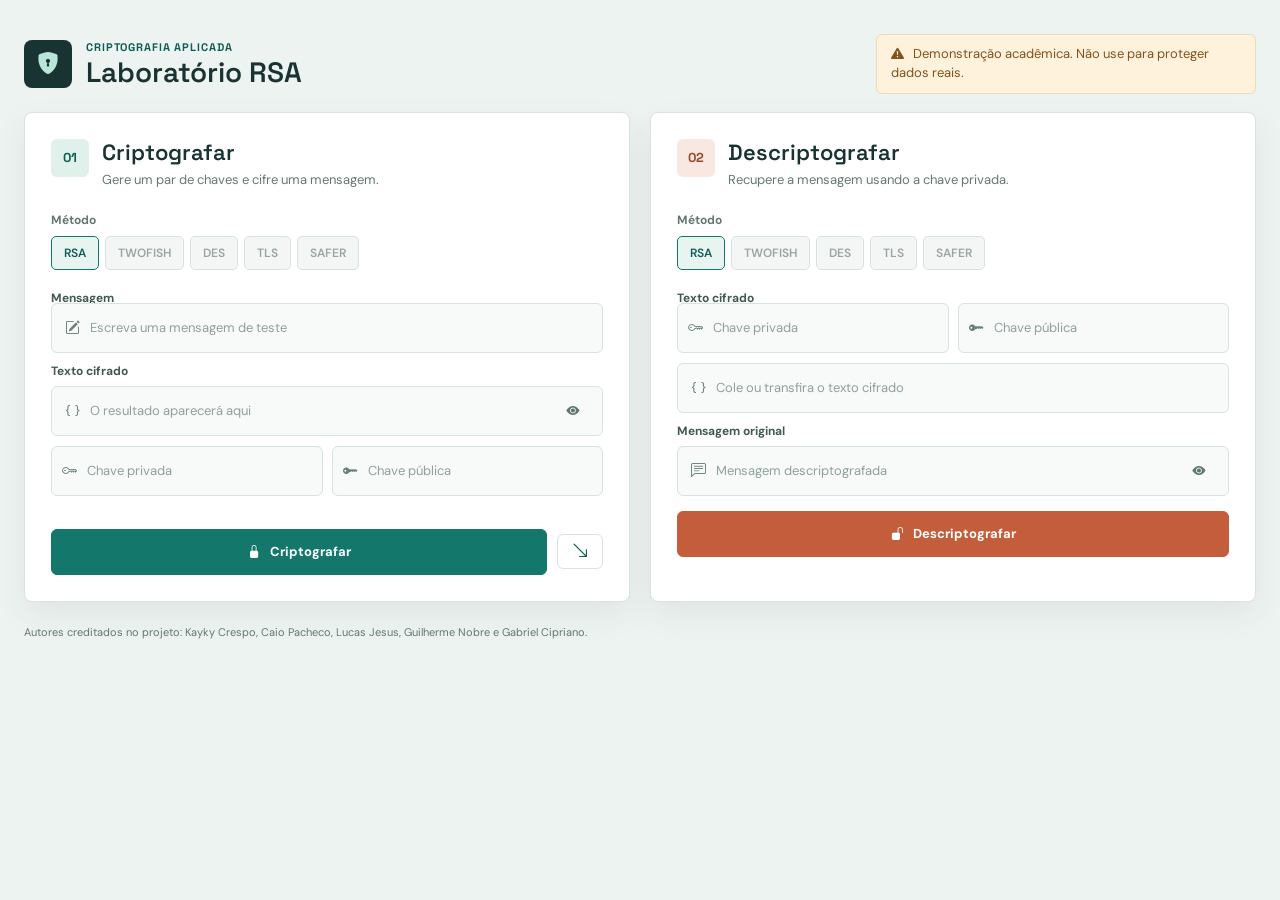
==== APS.html @ fc9d1c95 "feat: moderniza interface do laboratório RSA" ====
<!DOCTYPE html>
<html lang="pt-br">

<head>
    <meta charset="UTF-8">
    <meta http-equiv="X-UA-Compatible" content="IE=edge">
    <meta name="viewport" content="width=device-width, initial-scale=1.0">
    <link rel="stylesheet" href="https://cdn.jsdelivr.net/npm/bootstrap-icons@1.10.5/font/bootstrap-icons.css">
    <link rel="stylesheet" href="aps-css.css?v=2">
    <script type="module" src="https://pyscript.net/snapshots/2023.09.1.RC1/core.js"></script>
    <link rel="stylesheet"
        href="https://fonts.googleapis.com/css2?family=DM+Sans:wght@400;500;600;700&family=Space+Grotesk:wght@500;600;700&display=swap">
    <title>APS | Criptografia - Work Security</title>
</head>

<!--pop-up / botão I(INÍCIO)-->
<body>
    <div id="popup" class="popup">
        <label class="infoEsquerda" for="btnInformacoes">
            <input type="password" name="" id="informacoesEsquerdaFront" class="info-input" placeholder="" readonly>
            <div id="contornoInfoEsquerda" onclick="fecharDireita()">
                <svg xmlns="http://www.w3.org/2000/svg" rect id="myRectAfter" width="24" height="24" fill="white"
                    class="bi bi-info-circle" viewBox="0 0 16 16">
                    <path d="M8 15A7 7 0 1 1 8 1a7 7 0 0 1 0 14zm0 1A8 8 0 1 0 8 0a8 8 0 0 0 0 16z" />
                    <path
                        d="m8.93 6.588-2.29.287-.082.38.45.083c.294.07.352.176.288.469l-.738 3.468c-.194.897.105 1.319.808 1.319.545 0 1.178-.252 1.465-.598l.088-.416c-.2.176-.492.246-.686.246-.275 0-.375-.193-.304-.533L8.93 6.588zM9 4.5a1 1 0 1 1-2 0 1 1 0 0 1 2 0z" />
                </svg>
        </label>
    </div>
    <div>
        <p id="infoTextoEsquerda">Instruções</p>
    </div>
<!--pop-up / botão I(TÉRMINO)-->

    <!--conteudo 1-->
    <div id="conteudoInfo1">
        <input type="password" name="" id="informacoesEsquerdaBackVoltar" class="info-input" placeholder="" readonly>
        <div id="cortornoVoltarDireita" onclick="proximaPagina1()" onmouseenter="mudarCorBotaoPaginaProxima1()"
            onmouseleave="mudarCorBotaoPaginaProxima1()">
            <svg xmlns="http://www.w3.org/2000/svg" id="botaoVoltar" width="25" height="25" fill="white"
                class="bi bi-arrow-right-circle" viewBox="0 0 16 16">
                <path fill-rule="evenodd"
                    d="M1 8a7 7 0 1 0 14 0A7 7 0 0 0 1 8zm15 0A8 8 0 1 1 0 8a8 8 0 0 1 16 0zM4.5 7.5a.5.5 0 0 0 0 1h5.793l-2.147 2.146a.5.5 0 0 0 .708.708l3-3a.5.5 0 0 0 0-.708l-3-3a.5.5 0 1 0-.708.708L10.293 7.5H4.5z" />
            </svg>
        </div>
        <p id="topicosInfo1">1. Selecione o método de criptografia. Por enquanto, somente RSA está disponível, as outras
            estão em desenvolvimento.</p>
        <div id="pagina1">1/10</div>
    </div>

    <!--conteudo 2-->
    <div id="conteudoInfo2">

        <input type="password" name="" id="informacoesEsquerdaBackVoltarPaginaAnterior2" class="info-input"
            placeholder="" readonly>
        <div id="cortornoVoltarEsquerda" onclick="paginaAnterior2()" onmouseenter="mudarCorBotaoPaginaAnterior2()"
            onmouseleave="mudarCorBotaoPaginaAnterior2()">
            <svg xmlns="http://www.w3.org/2000/svg" id="botaoVoltarPaginaAnterior2" width="25" height="25" fill="white"
                class="bi bi-arrow-left-circle" viewBox="0 0 16 16">
                <path fill-rule="evenodd"
                    d="M1 8a7 7 0 1 0 14 0A7 7 0 0 0 1 8zm15 0A8 8 0 1 1 0 8a8 8 0 0 1 16 0zm-4.5-.5a.5.5 0 0 1 0 1H5.707l2.147 2.146a.5.5 0 0 1-.708.708l-3-3a.5.5 0 0 1 0-.708l3-3a.5.5 0 1 1 .708.708L5.707 7.5H11.5z" />
            </svg>
        </div>

        <input type="password" name="" id="informacoesEsquerdaBackVoltar2" class="info-input" placeholder="" readonly>
        <div id="cortornoVoltarDireita" onclick="proximaPagina2()" onmouseenter="mudarCorBotaoPaginaProxima2()"
            onmouseleave="mudarCorBotaoPaginaProxima2()">
            <svg xmlns="http://www.w3.org/2000/svg" id="botaoVoltar2" width="25" height="25" fill="white"
                class="bi bi-arrow-right-circle" viewBox="0 0 16 16">
                <path fill-rule="evenodd"
                    d="M1 8a7 7 0 1 0 14 0A7 7 0 0 0 1 8zm15 0A8 8 0 1 1 0 8a8 8 0 0 1 16 0zM4.5 7.5a.5.5 0 0 0 0 1h5.793l-2.147 2.146a.5.5 0 0 0 .708.708l3-3a.5.5 0 0 0 0-.708l-3-3a.5.5 0 1 0-.708.708L10.293 7.5H4.5z" />
            </svg>
        </div>
        <p id="topicosInfo2">2. Digite a mensagem que você deseja criptografar e clique em "ENCRIPTOGRAFAR”.</p>
        <div id="pagina2">2/10</div>
    </div>

    <!--conteudo 3-->
    <div id="conteudoInfo3">

        <input type="password" name="" id="informacoesEsquerdaBackVoltarPaginaAnterior3" class="info-input"
            placeholder="" readonly>
        <div id="cortornoVoltarEsquerda" onclick="paginaAnterior3()" onmouseenter="mudarCorBotaoPaginaAnterior3()"
            onmouseleave="mudarCorBotaoPaginaAnterior3()">
            <svg xmlns="http://www.w3.org/2000/svg" id="botaoVoltarPaginaAnterior3" width="25" height="25" fill="white"
                class="bi bi-arrow-left-circle" viewBox="0 0 16 16">
                <path fill-rule="evenodd"
                    d="M1 8a7 7 0 1 0 14 0A7 7 0 0 0 1 8zm15 0A8 8 0 1 1 0 8a8 8 0 0 1 16 0zm-4.5-.5a.5.5 0 0 1 0 1H5.707l2.147 2.146a.5.5 0 0 1-.708.708l-3-3a.5.5 0 0 1 0-.708l3-3a.5.5 0 1 1 .708.708L5.707 7.5H11.5z" />
            </svg>
        </div>

        <input type="password" name="" id="informacoesEsquerdaBackVoltar3" class="info-input" placeholder="" readonly>
        <div id="cortornoVoltarDireita" onclick="proximaPagina3()" onmouseenter="mudarCorBotaoPaginaProxima3()"
            onmouseleave="mudarCorBotaoPaginaProxima3()">
            <svg xmlns="http://www.w3.org/2000/svg" id="botaoVoltar3" width="25" height="25" fill="white"
                class="bi bi-arrow-right-circle" viewBox="0 0 16 16">
                <path fill-rule="evenodd"
                    d="M1 8a7 7 0 1 0 14 0A7 7 0 0 0 1 8zm15 0A8 8 0 1 1 0 8a8 8 0 0 1 16 0zM4.5 7.5a.5.5 0 0 0 0 1h5.793l-2.147 2.146a.5.5 0 0 0 .708.708l3-3a.5.5 0 0 0 0-.708l-3-3a.5.5 0 1 0-.708.708L10.293 7.5H4.5z" />
            </svg>
        </div>
        <p id="topicosInfo3">3. Após criptografar, o sistema irá gerar uma chave privada e uma chave pública, juntamente
            com a mensagem criptografada.</p>
        <div id="pagina3">3/10</div>
    </div>

    <!--conteudo 4-->
    <div id="conteudoInfo4">

        <input type="password" name="" id="informacoesEsquerdaBackVoltarPaginaAnterior4" class="info-input"
            placeholder="" readonly>
        <div id="cortornoVoltarEsquerda" onclick="paginaAnterior4()" onmouseenter="mudarCorBotaoPaginaAnterior4()"
            onmouseleave="mudarCorBotaoPaginaAnterior4()">
            <svg xmlns="http://www.w3.org/2000/svg" id="botaoVoltarPaginaAnterior4" width="25" height="25" fill="white"
                class="bi bi-arrow-left-circle" viewBox="0 0 16 16">
                <path fill-rule="evenodd"
                    d="M1 8a7 7 0 1 0 14 0A7 7 0 0 0 1 8zm15 0A8 8 0 1 1 0 8a8 8 0 0 1 16 0zm-4.5-.5a.5.5 0 0 1 0 1H5.707l2.147 2.146a.5.5 0 0 1-.708.708l-3-3a.5.5 0 0 1 0-.708l3-3a.5.5 0 1 1 .708.708L5.707 7.5H11.5z" />
            </svg>
        </div>

        <input type="password" name="" id="informacoesEsquerdaBackVoltar4" class="info-input" placeholder="" readonly>
        <div id="cortornoVoltarDireita" onclick="proximaPagina4()" onmouseenter="mudarCorBotaoPaginaProxima4()"
            onmouseleave="mudarCorBotaoPaginaProxima4()">
            <svg xmlns="http://www.w3.org/2000/svg" id="botaoVoltar4" width="25" height="25" fill="white"
                class="bi bi-arrow-right-circle" viewBox="0 0 16 16">
                <path fill-rule="evenodd"
                    d="M1 8a7 7 0 1 0 14 0A7 7 0 0 0 1 8zm15 0A8 8 0 1 1 0 8a8 8 0 0 1 16 0zM4.5 7.5a.5.5 0 0 0 0 1h5.793l-2.147 2.146a.5.5 0 0 0 .708.708l3-3a.5.5 0 0 0 0-.708l-3-3a.5.5 0 1 0-.708.708L10.293 7.5H4.5z" />
            </svg>
        </div>

        <p id="topicosInfo4">4. Você pode clicar no ícone do “olho” para ocultar ou exibir a mensagem, caso seja
            confidencial.</p>
        <div id="pagina4">4/10</div>
    </div>

    <!--conteudo 5-->
    <div id="conteudoInfo5">

        <input type="password" name="" id="informacoesEsquerdaBackVoltarPaginaAnterior5" class="info-input"
            placeholder="" readonly>
        <div id="cortornoVoltarEsquerda" onclick="paginaAnterior5()" onmouseenter="mudarCorBotaoPaginaAnterior5()"
            onmouseleave="mudarCorBotaoPaginaAnterior5()">
            <svg xmlns="http://www.w3.org/2000/svg" id="botaoVoltarPaginaAnterior5" width="25" height="25" fill="white"
                class="bi bi-arrow-left-circle" viewBox="0 0 16 16">
                <path fill-rule="evenodd"
                    d="M1 8a7 7 0 1 0 14 0A7 7 0 0 0 1 8zm15 0A8 8 0 1 1 0 8a8 8 0 0 1 16 0zm-4.5-.5a.5.5 0 0 1 0 1H5.707l2.147 2.146a.5.5 0 0 1-.708.708l-3-3a.5.5 0 0 1 0-.708l3-3a.5.5 0 1 1 .708.708L5.707 7.5H11.5z" />
            </svg>
        </div>

        <input type="password" name="" id="informacoesEsquerdaBackVoltar5" class="info-input" placeholder="" readonly>
        <div id="cortornoVoltarDireita" onclick="proximaPagina5()" onmouseenter="mudarCorBotaoPaginaProxima5()"
            onmouseleave="mudarCorBotaoPaginaProxima5()">
            <svg xmlns="http://www.w3.org/2000/svg" id="botaoVoltar5" width="25" height="25" fill="white"
                class="bi bi-arrow-right-circle" viewBox="0 0 16 16">
                <path fill-rule="evenodd"
                    d="M1 8a7 7 0 1 0 14 0A7 7 0 0 0 1 8zm15 0A8 8 0 1 1 0 8a8 8 0 0 1 16 0zM4.5 7.5a.5.5 0 0 0 0 1h5.793l-2.147 2.146a.5.5 0 0 0 .708.708l3-3a.5.5 0 0 0 0-.708l-3-3a.5.5 0 1 0-.708.708L10.293 7.5H4.5z" />
            </svg>
        </div>

        <p id="topicosInfo5">5. Use o botão de transferência para transferir os dados para o outro lado sem a necessidade de copiar
            e colar.</p>
        <div id="pagina5">5/10</div>
    </div>

    <!--conteudo 6-->
    <div id="conteudoInfo6">

        <input type="password" name="" id="informacoesEsquerdaBackVoltarPaginaAnterior6" class="info-input"
            placeholder="" readonly>
        <div id="cortornoVoltarEsquerda" onclick="paginaAnterior6()" onmouseenter="mudarCorBotaoPaginaAnterior6()"
            onmouseleave="mudarCorBotaoPaginaAnterior6()">
            <svg xmlns="http://www.w3.org/2000/svg" id="botaoVoltarPaginaAnterior6" width="25" height="25" fill="white"
                class="bi bi-arrow-left-circle" viewBox="0 0 16 16">
                <path fill-rule="evenodd"
                    d="M1 8a7 7 0 1 0 14 0A7 7 0 0 0 1 8zm15 0A8 8 0 1 1 0 8a8 8 0 0 1 16 0zm-4.5-.5a.5.5 0 0 1 0 1H5.707l2.147 2.146a.5.5 0 0 1-.708.708l-3-3a.5.5 0 0 1 0-.708l3-3a.5.5 0 1 1 .708.708L5.707 7.5H11.5z" />
            </svg>
        </div>

        <input type="password" name="" id="informacoesEsquerdaBackVoltar6" class="info-input" placeholder="" readonly>
        <div id="cortornoVoltarDireita" onclick="proximaPagina6()" onmouseenter="mudarCorBotaoPaginaProxima6()"
            onmouseleave="mudarCorBotaoPaginaProxima6()">
            <svg xmlns="http://www.w3.org/2000/svg" id="botaoVoltar6" width="25" height="25" fill="white"
                class="bi bi-arrow-right-circle" viewBox="0 0 16 16">
                <path fill-rule="evenodd"
                    d="M1 8a7 7 0 1 0 14 0A7 7 0 0 0 1 8zm15 0A8 8 0 1 1 0 8a8 8 0 0 1 16 0zM4.5 7.5a.5.5 0 0 0 0 1h5.793l-2.147 2.146a.5.5 0 0 0 .708.708l3-3a.5.5 0 0 0 0-.708l-3-3a.5.5 0 1 0-.708.708L10.293 7.5H4.5z" />
            </svg>
        </div>

        <p id="topicosInfo6">6. Clique em "IR” para prosseguir para a parte de descriptografia.
        </p>
        <div id="pagina6">6/10</div>
    </div>

    <!--conteudo 7-->
    <div id="conteudoInfo7">

        <input type="password" name="" id="informacoesEsquerdaBackVoltarPaginaAnterior7" class="info-input"
            placeholder="" readonly>
        <div id="cortornoVoltarEsquerda" onclick="paginaAnterior7()" onmouseenter="mudarCorBotaoPaginaAnterior7()"
            onmouseleave="mudarCorBotaoPaginaAnterior7()">
            <svg xmlns="http://www.w3.org/2000/svg" id="botaoVoltarPaginaAnterior7" width="25" height="25" fill="white"
                class="bi bi-arrow-left-circle" viewBox="0 0 16 16">
                <path fill-rule="evenodd"
                    d="M1 8a7 7 0 1 0 14 0A7 7 0 0 0 1 8zm15 0A8 8 0 1 1 0 8a8 8 0 0 1 16 0zm-4.5-.5a.5.5 0 0 1 0 1H5.707l2.147 2.146a.5.5 0 0 1-.708.708l-3-3a.5.5 0 0 1 0-.708l3-3a.5.5 0 1 1 .708.708L5.707 7.5H11.5z" />
            </svg>
        </div>

        <input type="password" name="" id="informacoesEsquerdaBackVoltar7" class="info-input" placeholder="" readonly>
        <div id="cortornoVoltarDireita" onclick="proximaPagina7()" onmouseenter="mudarCorBotaoPaginaProxima7()"
            onmouseleave="mudarCorBotaoPaginaProxima7()">
            <svg xmlns="http://www.w3.org/2000/svg" id="botaoVoltar7" width="25" height="25" fill="white"
                class="bi bi-arrow-right-circle" viewBox="0 0 16 16">
                <path fill-rule="evenodd"
                    d="M1 8a7 7 0 1 0 14 0A7 7 0 0 0 1 8zm15 0A8 8 0 1 1 0 8a8 8 0 0 1 16 0zM4.5 7.5a.5.5 0 0 0 0 1h5.793l-2.147 2.146a.5.5 0 0 0 .708.708l3-3a.5.5 0 0 0 0-.708l-3-3a.5.5 0 1 0-.708.708L10.293 7.5H4.5z" />
            </svg>
        </div>

        <p id="topicosInfo7">7. Selecione novamente o método de criptografia, sendo que somente RSA está disponível.
        </p>
        <div id="pagina7">7/10</div>
    </div>

    <!--conteudo 8-->
    <div id="conteudoInfo8">

        <input type="password" name="" id="informacoesEsquerdaBackVoltarPaginaAnterior8" class="info-input"
            placeholder="" readonly>
        <div id="cortornoVoltarEsquerda" onclick="paginaAnterior8()" onmouseenter="mudarCorBotaoPaginaAnterior8()"
            onmouseleave="mudarCorBotaoPaginaAnterior8()">
            <svg xmlns="http://www.w3.org/2000/svg" id="botaoVoltarPaginaAnterior8" width="25" height="25" fill="white"
                class="bi bi-arrow-left-circle" viewBox="0 0 16 16">
                <path fill-rule="evenodd"
                    d="M1 8a7 7 0 1 0 14 0A7 7 0 0 0 1 8zm15 0A8 8 0 1 1 0 8a8 8 0 0 1 16 0zm-4.5-.5a.5.5 0 0 1 0 1H5.707l2.147 2.146a.5.5 0 0 1-.708.708l-3-3a.5.5 0 0 1 0-.708l3-3a.5.5 0 1 1 .708.708L5.707 7.5H11.5z" />
            </svg>
        </div>

        <input type="password" name="" id="informacoesEsquerdaBackVoltar7" class="info-input" placeholder="" readonly>
        <div id="cortornoVoltarDireita" onclick="proximaPagina8()" onmouseenter="mudarCorBotaoPaginaProxima8()"
            onmouseleave="mudarCorBotaoPaginaProxima8()">
            <svg xmlns="http://www.w3.org/2000/svg" id="botaoVoltar8" width="25" height="25" fill="white"
                class="bi bi-arrow-right-circle" viewBox="0 0 16 16">
                <path fill-rule="evenodd"
                    d="M1 8a7 7 0 1 0 14 0A7 7 0 0 0 1 8zm15 0A8 8 0 1 1 0 8a8 8 0 0 1 16 0zM4.5 7.5a.5.5 0 0 0 0 1h5.793l-2.147 2.146a.5.5 0 0 0 .708.708l3-3a.5.5 0 0 0 0-.708l-3-3a.5.5 0 1 0-.708.708L10.293 7.5H4.5z" />
            </svg>
        </div>

        <p id="topicosInfo8">8. Insira tanto a chave privada quanto a chave pública, juntamente com a mensagem
            criptografada.
        </p>
        <div id="pagina8">8/10</div>
    </div>

    <!--conteudo 9-->
    <div id="conteudoInfo9">

        <input type="password" name="" id="informacoesEsquerdaBackVoltarPaginaAnterior9" class="info-input"
            placeholder="" readonly>
        <div id="cortornoVoltarEsquerda" onclick="paginaAnterior9()" onmouseenter="mudarCorBotaoPaginaAnterior9()"
            onmouseleave="mudarCorBotaoPaginaAnterior9()">
            <svg xmlns="http://www.w3.org/2000/svg" id="botaoVoltarPaginaAnterior9" width="25" height="25" fill="white"
                class="bi bi-arrow-left-circle" viewBox="0 0 16 16">
                <path fill-rule="evenodd"
                    d="M1 8a7 7 0 1 0 14 0A7 7 0 0 0 1 8zm15 0A8 8 0 1 1 0 8a8 8 0 0 1 16 0zm-4.5-.5a.5.5 0 0 1 0 1H5.707l2.147 2.146a.5.5 0 0 1-.708.708l-3-3a.5.5 0 0 1 0-.708l3-3a.5.5 0 1 1 .708.708L5.707 7.5H11.5z" />
            </svg>
        </div>

        <input type="password" name="" id="informacoesEsquerdaBackVoltar9" class="info-input" placeholder="" readonly>
        <div id="cortornoVoltarDireita" onclick="proximaPagina9()" onmouseenter="mudarCorBotaoPaginaProxima9()"
            onmouseleave="mudarCorBotaoPaginaProxima9()">
            <svg xmlns="http://www.w3.org/2000/svg" id="botaoVoltar9" width="25" height="25" fill="white"
                class="bi bi-arrow-right-circle" viewBox="0 0 16 16">
                <path fill-rule="evenodd"
                    d="M1 8a7 7 0 1 0 14 0A7 7 0 0 0 1 8zm15 0A8 8 0 1 1 0 8a8 8 0 0 1 16 0zM4.5 7.5a.5.5 0 0 0 0 1h5.793l-2.147 2.146a.5.5 0 0 0 .708.708l3-3a.5.5 0 0 0 0-.708l-3-3a.5.5 0 1 0-.708.708L10.293 7.5H4.5z" />
            </svg>
        </div>
        <p id="topicosInfo9">9. Clique em "DESCRIPTOGRAFAR” para revelar a mensagem original.
        </p>
        <div id="pagina9">9/10</div>
    </div>

    <!--conteudo 10-->
    <div id="conteudoInfo10">

        <input type="password" name="" id="informacoesEsquerdaBackVoltarPaginaAnterior10" class="info-input"
            placeholder="" readonly>
        <div id="cortornoVoltarEsquerda" onclick="paginaAnterior10()" onmouseenter="mudarCorBotaoPaginaAnterior10()"
            onmouseleave="mudarCorBotaoPaginaAnterior10()">
            <svg xmlns="http://www.w3.org/2000/svg" id="botaoVoltarPaginaAnterior10" width="25" height="25" fill="white"
                class="bi bi-arrow-left-circle" viewBox="0 0 16 16">
                <path fill-rule="evenodd"
                    d="M1 8a7 7 0 1 0 14 0A7 7 0 0 0 1 8zm15 0A8 8 0 1 1 0 8a8 8 0 0 1 16 0zm-4.5-.5a.5.5 0 0 1 0 1H5.707l2.147 2.146a.5.5 0 0 1-.708.708l-3-3a.5.5 0 0 1 0-.708l3-3a.5.5 0 1 1 .708.708L5.707 7.5H11.5z" />
            </svg>
        </div>

        <p id="topicosInfo10">10. Clique em “VOLTAR” para retornar para a parte de criptografia.
        </p>
        <div id="pagina10">10/10</div>
    </div>

    </div>

    <header class="app-header">
        <div class="brand-lockup">
            <span class="brand-mark" aria-hidden="true"><i class="bi bi-shield-lock-fill"></i></span>
            <div>
                <p class="eyebrow">CRIPTOGRAFIA APLICADA</p>
                <h1>Laboratório RSA</h1>
            </div>
        </div>
        <p class="security-note"><i class="bi bi-exclamation-triangle-fill" aria-hidden="true"></i> Demonstração acadêmica. Não use para proteger dados reais.</p>
    </header>

    <main id="container" aria-label="Ferramentas de criptografia RSA">
        <div class="content first-content">
            <div class="first-column">
                <label class="infoEsquerda" for="btnInformacoes">
                    <input type="password" name="" id="informacoesEsquerda" class="info-input" placeholder="" readonly>
                    <div id="contornoInfoEsquerda" onclick="abrirDireita()">
                        <svg xmlns="http://www.w3.org/2000/svg" rect id="myRect" width="24" height="24" fill="white"
                            class="bi bi-info-circle" viewBox="0 0 16 16">
                            <path d="M8 15A7 7 0 1 1 8 1a7 7 0 0 1 0 14zm0 1A8 8 0 1 0 8 0a8 8 0 0 0 0 16z" />
                            <path
                                d="m8.93 6.588-2.29.287-.082.38.45.083c.294.07.352.176.288.469l-.738 3.468c-.194.897.105 1.319.808 1.319.545 0 1.178-.252 1.465-.598l.088-.416c-.2.176-.492.246-.686.246-.275 0-.375-.193-.304-.533L8.93 6.588zM9 4.5a1 1 0 1 1-2 0 1 1 0 0 1 2 0z" />
                        </svg>
                    </div>
                </label>
                <h1 class="title title-primary">Descriptografar</h1>
                <p class="description description-primary">Abra a área de descriptografia</p>
                <button id="entrar" class="btn btn-primary">ir</button>
                <p id="copyrightEsquerda">&copy Work Security</p>
            </div><!--first column-->
            <div class="second-column">
                <div class="panel-heading">
                    <span class="step-number">01</span>
                    <div>
                        <h2 class="title title-second">Criptografar</h2>
                        <p class="panel-subtitle">Gere um par de chaves e cifre uma mensagem.</p>
                    </div>
                </div>
                <p class="description description-criptografia">Método</p>
                <div class="input-container">
                    <input type="radio" id="rsa" name="criptografia" value="RSA" checked /><label class="criptografia"
                        for="rsa">RSA</label>
                    <input type="radio" id="twofish" name="criptografia" value="TWOFISH" disabled /><label class="criptografia"
                        for="twofish">TWOFISH</label>
                    <input type="radio" id="des" name="criptografia" value="DES" disabled /><label class="criptografia"
                        for="des">DES</label>
                    <input type="radio" id="tls" name="criptografia" value="TLS" disabled /><label class="criptografia"
                        for="tls">TLS</label>
                    <input type="radio" id="safer" name="criptografia" value="SAFER" disabled /><label class="criptografia"
                        for="safer">SAFER</label>
                </div>
                <label class="field-label" for="texto-primary">Mensagem</label>
                <form class="form">
                    <label class="label-input" for="texto-primary">
                        <i class="bi bi-pencil-square" aria-hidden="true"></i>
                        <input type="text" name="" id="texto-primary" placeholder="Escreva uma mensagem de teste"
                            autocomplete="off">
                    </label>
                    <label class="field-label" for="msgCriptografada-primary">Texto cifrado</label>
                    <label class="label-input" for="msgCriptografada-primary">
                        <i class="bi bi-braces" aria-hidden="true"></i>
                        <input type="password" name="msgCriptografada-primary" id="msgCriptografada-primary"
                            placeholder="O resultado aparecerá aqui" value="" readonly>
                        <button class="visibility-toggle" type="button" aria-label="Mostrar ou ocultar texto cifrado" title="Mostrar ou ocultar texto cifrado" onclick="mostrarSenhaPrimary()"><i class="bi bi-eye-fill" id="btn-msgCriptografada-primary" aria-hidden="true"></i></button>
                    </label>
                    <div id="chaves">
                        <label for="chave-privada" class="label-input">
                            <i class="bi bi-key"></i>
                            <input type="text" name="msgCriptografada-primary" id="chave-privada1" placeholder="Chave privada"
                                value="" autocomplete="off" readonly>
                        </label>
                        <label for="chave-publica" class="label-input">
                            <i class="bi bi-key-fill"></i>
                            <input type="text" name="msgCriptografada-primary" id="chave-publica1" placeholder="Chave pública"
                                value="" autocomplete="off" readonly>
                        </label>
                    </div>
                    <div id="chavesVisivel">
                        <p id="chavePrivadaVisivel">Chave privada</p>
                        <p id="chavePublicaVisivel">Chave pública</p>
                    </div>
                    <div class="action-row">
                        <button class="btn btn-second" py-click="criptografar" type="button"><i class="bi bi-lock-fill" aria-hidden="true"></i> Criptografar</button>
                        <button py-click="exportadados" class="transfer-button" type="button" id="exportaDados" aria-label="Transferir mensagem e chaves para descriptografia" title="Transferir para descriptografia"><i class="bi bi-arrow-down-right" aria-hidden="true"></i></button>
                    </div>
                    <p id="aviso" role="status" aria-live="polite">AVISO</p>
                </form>
            </div><!--second column-->
        </div><!--first content-->
        <div class="content second-content">
            <div class="first-column">
                <label class="infoDireita" for="btnInformacoesEsquerda">
                    <input type="password" name="" id="informacoesDireita" class="info-input" placeholder="" readonly>
                    <div id="contornoInfoDireita" onclick="abrirEsquerda()">
                        <svg xmlns="http://www.w3.org/2000/svg" rect id="myRect" width="24" height="24" fill="white"
                            class="bi bi-info-circle" viewBox="0 0 16 16">
                            <path d="M8 15A7 7 0 1 1 8 1a7 7 0 0 1 0 14zm0 1A8 8 0 1 0 8 0a8 8 0 0 0 0 16z" />
                            <path
                                d="m8.93 6.588-2.29.287-.082.38.45.083c.294.07.352.176.288.469l-.738 3.468c-.194.897.105 1.319.808 1.319.545 0 1.178-.252 1.465-.598l.088-.416c-.2.176-.492.246-.686.246-.275 0-.375-.193-.304-.533L8.93 6.588zM9 4.5a1 1 0 1 1-2 0 1 1 0 0 1 2 0z" />
                        </svg>
                    </div>
                </label>
                <h1 class="title title-primary">Criptografar</h1>
                <p class="description description-primary">Gere uma mensagem RSA</p>
                <button id="sair" class="btn btn-primary">voltar</button>
                <p id="copyrightDireita">&copy Work Security</p>
            </div><!--first column-->
            <div class="second-column">
                <div class="panel-heading">
                    <span class="step-number step-number-coral">02</span>
                    <div>
                        <h2 class="title title-second">Descriptografar</h2>
                        <p class="panel-subtitle">Recupere a mensagem usando a chave privada.</p>
                    </div>
                </div>
                <p class="description description-criptografia">Método</p>
                <div class="input-container">
                    <input type="radio" id="rsa2" name="criptografia2" value="RSA" checked /><label class="criptografia"
                        for="rsa2">RSA</label>
                    <input type="radio" id="twofish2" name="criptografia2" value="TWOFISH" disabled /><label class="criptografia"
                        for="twofish2">TWOFISH</label>
                    <input type="radio" id="des2" name="criptografia2" value="DES" disabled /><label class="criptografia"
                        for="des2">DES</label>
                    <input type="radio" id="tls2" name="criptografia2" value="TLS" disabled /><label class="criptografia"
                        for="tls2">TLS</label>
                    <input type="radio" id="safer2" name="criptografia2" value="SAFER" disabled /><label class="criptografia"
                        for="safer2">SAFER</label>
                </div>
                <label class="field-label" for="msgCriptografada-second">Texto cifrado</label>
                <form class="form">
                    <div id="chaves">
                        <label for="chave-privada" class="label-input">
                            <i class="bi bi-key"></i>
                            <input type="text" name="msgCriptografada-primary" id="chave-privada2" placeholder="Chave privada"
                                value="" autocomplete="off">
                        </label>
                        <label for="chave-publica" class="label-input">
                            <i class="bi bi-key-fill"></i>
                            <input type="text" name="msgCriptografada-primary" id="chave-publica2" placeholder="Chave pública"
                                value="" autocomplete="off">
                        </label>
                    </div>
                    <label class="label-input" for="msgCriptografada-second">
                        <i class="bi bi-braces" aria-hidden="true"></i>
                        <input type="text" name="" id="msgCriptografada-second" placeholder="Cole ou transfira o texto cifrado"
                            autocomplete="off">
                    </label>
                    <label class="field-label" for="msgDescriptografada-second">Mensagem original</label>
                    <label class="label-input" for="btn-msgDescriptografada-second">
                        <i class="bi bi-chat-left-text" aria-hidden="true"></i>
                        <input type="password" name="" id="msgDescriptografada-second" placeholder="Mensagem descriptografada"
                            readonly>
                        <button class="visibility-toggle" type="button" aria-label="Mostrar ou ocultar mensagem original" title="Mostrar ou ocultar mensagem original" onclick="mostrarSenhaSecond()"><i class="bi bi-eye-fill" id="btn-msgDescriptografada-second" aria-hidden="true"></i></button>
                    </label>
                    <button class="btn btn-decrypt" type="button" py-click="descriptografar"><i class="bi bi-unlock-fill" aria-hidden="true"></i> Descriptografar</button>
                    <p id="aviso2" role="status" aria-live="polite">AVISO</p>

                </form>
            </div><!--second column-->
        </div><!--second content-->
    </main>
    <footer id="copyrightAll">Autores creditados no projeto: Kayky Crespo, Caio Pacheco, Lucas Jesus, Guilherme Nobre e Gabriel Cipriano.</footer>
    <script src="script.js"></script>
    <script type="py" src="main.py"></script>
</body>

</html>
---- aps-css.css ----
*{
    box-sizing: border-box;
    margin:0;
    padding: 0;
}

body{
    font-family: 'Open Sans', sans-serif;
}


::placeholder {
    font-family: 'Poppins', sans-serif;
}

#container{
    display: flex;
    justify-content: center;
    align-items: center ;
    height: 100vh;
    background-image: linear-gradient(45deg, #4F3981, #5E4890 99%);
}

.content{
    border-radius: 20px;
    background-color: #fff;
    width: 960px;
    height: 75%;
    align-items: center;
    justify-content: center;
    position: relative;
    -webkit-border-radius: 20px;
    -moz-border-radius: 20px;
    -ms-border-radius: 20px;
    -o-border-radius: 20px;
}

.content::before{
    content: "";
    position: absolute;
    background-color: #735BA4;
    width: 40%;
    height: 100%;
    border-top-left-radius: 15px;
    border-bottom-left-radius: 15px;
    left: 0;
}

/*1º à coluna esquerda*/

.infoEsquerda{
    background-color: none;
    font-size: 25px;
    position: absolute;
    left: -1px;
    top: 8px;
    border-radius: 100%;
    -webkit-border-radius: 100%;
    -moz-border-radius: 100%;
    -ms-border-radius: 100%;
    -o-border-radius: 100%;
}

.infoDireita{
    background-color: none;
    font-size: 25px;
    position: absolute;
    right: 10px;
    top: 5px;
    border-radius: 100%;
    -webkit-border-radius: 100%;
    -moz-border-radius: 100%;
    -ms-border-radius: 100%;
    -o-border-radius: 100%;
}

.info-input{
    display: none;
    z-index: 11;
}

.first-content{
display: flex;
}

.first-content .second-column{
    z-index: 12;
}

.title-primary{
    color: #fff;
}


.first-column{
    text-align: center;
    width: 40%;
    z-index: 10;
}



.btn-primary{
    background-color: transparent;
    border: 1px solid #fff;
}

.btn-primary:hover{
    background-color: #fff;
    color: #735BA4;
    transition: background-color .5s;
    -webkit-transition: background-color .5s;
    -moz-transition: background-color .5s;
    -ms-transition: background-color .5s;
    -o-transition: background-color .5s;
}

.description-primary{
    color: #fff;
}

#exportaDados {
    display: flex;
    width: 45px;
    height: 35px;
    justify-content: center;
    align-items: center;
}

.material-symbols-outlined {
  font-variation-settings:
  'FILL' 0,
  'wght' 400,
  'GRAD' 0,
  'opsz' 24
}

/*GERAL*/
.title{
    font-size: 28px;
    font-weight: bold;
    text-transform: capitalize;
}

.description{
    font-size: 14px;
    font-weight: 300;
}

#chaves {
    display: flex;

}

#chavesVisivel {
    display: flex;
    justify-content: space-around;
    color: #7f8c8d;
    font-size: 0.9em;
    visibility: hidden;
    margin-top: -6px;

}

.btn{
    border-radius: 15px;
    -webkit-border-radius: 15px;
    -moz-border-radius: 15px;
    -ms-border-radius: 15px;
    -o-border-radius: 15px;
    text-transform: uppercase;
    color: #fff;
    font-size: 13px;
    text-align: center;
    padding: 10px 0px;
    cursor: pointer;
    font-weight: bold;
    box-shadow: rgba(255, 255, 255, 0.7) 0px 10px 36px 0px, rgba(255, 255, 255, 0.5) 0px 0px 0px 1px;
    width: 150px;
    align-self: center;
    border: none;
    margin-top: 1rem;
}


/*1º à coluna direita*/
.second-column{
    width: 60%;
    display: flex;
    flex-direction: column;
    align-items: center;
}

.title-second{
    color: #735BA4;
}

.description-second{
    color: #7f8c8d;
}

.description-criptografia{
    color: #7f8c8d;
    margin-top: 20px;
    margin-bottom: -20px;
}

.list-social-media{
    display: flex;
    list-style-type: none;
}

.social-media{
    margin: 1rem;
    margin-top: 1rem;
}

#aviso {
    font-size: 0.9em;
    text-align: center;
    margin-top: 10px;
    display: none;
    color: red;
}

#aviso2 {
    font-size: 0.9em;
    text-align: center;
    margin-top: 10px;
    display: none;
    color: red;
    margin-top: 20px;
}

#dados {
    display: flex;
    justify-content: center;
}

.form{
    display: flex;
    flex-direction: column;
    width: 55%;
    
}

.form input{
    height: 45px;
    border: none;
    background-color:#ecf0f1;
    width: 100%;
    border-radius: 5px;
    -webkit-border-radius: 5px;
    -moz-border-radius: 5px;
    -ms-border-radius: 5px;
    -o-border-radius: 5px;
    outline: 0;
}

input:-webkit-autofill{    
    -webkit-box-shadow: 0 0 0px 1000px #ecf0f1 inset !important;
    -webkit-text-fill-color: #000 !important;
}

.list-social-media{
    display: flex;
}

.btn-second{
    color: #fff;
    background-color: #735BA4;
    border-color: #735BA4;
    box-shadow: #735BA4 0px 10px 36px 0px, #4F3981 0px 0px 0px 1px;
}

.btn-second:hover{
    background-color: #fff;
    border: 1px solid #735BA4;
    color: #735BA4;
    transition: background-color .5s;
    -webkit-transition: background-color .5s;
    -moz-transition: background-color .5s;
    -ms-transition: background-color .5s;
    -o-transition: background-color .5s;
}

.label-input{
    background-color:#ecf0f1;
    display: flex;
    align-items: center;
    gap: 10px;
    margin: 8px;
    border-radius: 5px;
    -webkit-border-radius: 5px;
    -moz-border-radius: 5px;
    -ms-border-radius: 5px;
    -o-border-radius: 5px;
    padding-left: 10px;
}

.icon-modify{
    color: #7f8c8d;
    padding: 0 5px;
}

/*2º coluna esquerda*/

.second-content{
    position: absolute;
    display: flex;
}

.second-content .first-column{
    order:2;
    z-index: -1;
}

.second-content .second-column{
    order: 1;
    z-index: -1;
}

.password{
    color: #7f8c8d;
    font-size: 14px;
    margin: 15px 0;
}

.password::first-letter{
    text-transform: capitalize;
    text-align: center;
}

.entrar-js .first-content .first-column{
    z-index: -1;
}

.entrar-js .second-content .second-column, #btnInformacoesEsquerda{
    z-index: 11;
}

.entrar-js .second-content .first-column{
    z-index: 13;
}

.entrar-js .content::before{
    left: 60%;
    border-top-right-radius: 15px;
    border-bottom-right-radius: 15px;
    border-bottom-left-radius: 0;
    border-top-left-radius: 0;
    animation: slidein 1.8s;
    -webkit-animation: slidein 1.8s;
    z-index: 12;
}







.sair-js .content::before{
    animation: slideout 1.8s;
    -webkit-animation: slideout 1.8s;
    z-index: 12;
}

.sair-js .second-content .first-column{
    z-index: -1;
}

.sair-js .first-content .second-column, #btnInformacoesDireita{
    z-index: 11;

}

.sair-js .first-content .first-column{
    z-index: 13;
}

/*deslocamento do conteúdo */
.entrar-js .first-content .second-column{
    position: relative;
    z-index: -1;
    animation: deslocamentoEsq .3;
    -webkit-animation: deslocamentoEsq .3;
}


.sair-js .second-content .second-column{
    position: relative;
    z-index: -1;
    animation: deslocamentoDir .3;
    -webkit-animation: deslocamentoDir .3;
}



@keyframes deslocamentoEsq {

    from{
        left: 0;
        opacity: 1;
        z-index: 12;
    }

    25%{
        left: -80px;
        opacity: .5;
    }

    50%{
        left: -100px;
        opacity: .8;
    }
    to{
        left: -110px;
        opacity: 0;
        z-index: -1;
    }
}

@keyframes deslocamentoDir {
   
    from{
        left: 0;
        opacity: 1;
        z-index: 12;
    }

    25%{
        left: -80px;
        opacity: .5;
    }

    50%{
        left: -100px;
        opacity: .8;
    }
    
    to{
        left: 110px;
        opacity: 0;
        z-index: -1;
    }
}

@keyframes slidein {
    
    from{
        left: 0;
        width: 40%;
    }

    50%{
        left: 30%;
        width: 40%;
    }

    to{
        left: 60%;
        width: 40%;
    }
}


@keyframes slideout {
    
    from{
        left: 60%;
        width: 40%;
    }

    50%{
        left: 30%;
        width: 40%;
    }

    to{
        left: 0%;
        width: 40%;
    }
}

/*copyright*/

#copyrightEsquerda{
    font-size: 10pt;
    position: absolute;
    left: 15px;
    bottom: 2px;
    color: #fff;
    font-family: 'Poppins', sans-serif;
}

#copyrightDireita{
    font-size: 10pt;
    position: absolute;
    right: 15px;
    bottom: 2px;
    color: #fff;
    font-family: 'Poppins', sans-serif;
}

#copyrightAll{
    font-size: 9pt;
    position: absolute;
    left: 15px;
    bottom: 10px;
    color: #fff;
    font-family: 'Poppins', sans-serif;
}

/*ocultar senha*/

#btn-msgCriptografada-primary, #btn-msgDescriptografada-second{
    margin: 10px;
}

.bi {
    color: #4F3981;
}

.eye-senha{
    position: relative;
}

#btn-senha{
    margin: 8px;
    position: relative;
    outline: 0;
}

.senha{
    width: 25px;
    line-height: 40px;
    border: 0;
    outline: 0;
}

i{
    cursor: pointer;
}

.criptografia{
    cursor: pointer;
    color: #4F3981;
    font-weight: bold;
}

.input-container{
    display: inline-block;
    margin: 30px 0px 30px 0px;
}


input[type="radio"] {
    display: none;
}

label {
    position: relative;
    padding-left: 10px; 
    cursor: pointer;
}


input[type="radio"] + label::before {
    vertical-align: -5%;
    content: "";
    display: inline-block;
    width: 10px; 
    height: 10px; 
    margin-right: 5px; 
    border: 2px solid #ccc; 
    border-radius: 50%; 
    background-color: transparent; 
}

input[type="radio"]:checked + label::before {
    background-color: #4a3183; 
    border: 2px solid #be9dff; 
}

#myRect:hover, #contornoInfo:hover {
    fill: black;
}   

#myRectAfter:hover{
    fill: black;
}

#contornoInfoEsquerda{
    width: 24px;
    height: 24px;
    position: absolute;
    left: 8px;
    top: 4px;
    border-radius: 100%;
    -webkit-border-radius: 100%;
    -moz-border-radius: 100%;
    -ms-border-radius: 100%;
    -o-border-radius: 100%;
    animation: none;
    -webkit-animation: none;
    display: block;
}

#contornoInfoDireita{
    width: 24px;
    height: 24px;
    position: absolute;
    right: 2px;
    top: 4px;
    border-radius: 100%;
    -webkit-border-radius: 100%;
    -moz-border-radius: 100%;
    -ms-border-radius: 100%;
    -o-border-radius: 100%;
    animation: none;
    -webkit-animation: none;
}

#popup{
    position: fixed;
    top: 0;
    bottom: 0;
    left: 0;
    right: 0;
    margin: auto;
    width: 60px;
    width: 960px;
    height: 75%;
    background-color: #4a3478;
    border-radius: 15px;
    -webkit-border-radius: 15px;
    -moz-border-radius: 15px;
    -ms-border-radius: 15px;
    -o-border-radius: 15px;
    display: none;
    z-index: 20;
    box-shadow: #e0e0e0 0px 10px 36px 0px, #c3c1c1 0px 0px 0px 1px;
    animation: none;
    -webkit-animation: none;
}

#infoTextoEsquerda{
    color: white;
    display: inline-block;
    position: fixed;
    top: 97px;
    left: 80px;
    right: 10px;
    margin: auto;
    width: 955px;
    height: 75%;
    cursor:default
}

#informacoesEsquerdaFront{
    visibility: visible;
}


/*INFO ESQUERDA*/
@keyframes transicaoTextoEsquerda {

    from {
        margin-left: 10px;
        opacity: 0;
}

    50%{
        opacity: 0.5;
        margin-left: 25px;
    }

    to {
        opacity: 1;
        margin-left: 250px;
    }
}

@keyframes slideInfoDireita {

    from {
        left: -2650px;
        width: 960px;
        opacity: 0;
}

    25%{
        width: 610px;
        border-radius: 0;
        -webkit-border-radius: 0;
        -moz-border-radius: 0;
        -ms-border-radius: 0;
        -o-border-radius: 0;
        opacity: 0.5
    }

    50%{
        left: -800px;
        width: 610px;
        border-radius: 0;
        -webkit-border-radius: 0;
        -moz-border-radius: 0;
        -ms-border-radius: 0;
        -o-border-radius: 0;
        opacity: 0.8
    }

    to {
        left: 10px;
        width: 960px;
        opacity: 1
    }
}

/*INFO DIREITA*/
@keyframes transicaoTextoDireita{

    from {
        opacity: 0;
        width: 960px;
}

    50%{
        opacity: 0;
        width: 960px;
    }

    to {
        opacity: 1;
        margin-left: 250px;
        width: 960px;
    }
}

@keyframes slideInfoEsquerda {

    from {
        right: -2650px;
        width: 900px;
        opacity: 0;
}

    25%{
        width: 610px;
        border-radius: 0;
        -webkit-border-radius: 0;
        -moz-border-radius: 0;
        -ms-border-radius: 0;
        -o-border-radius: 0;
        opacity: 0.5
    }

    50%{
        right: -800px;
        width: 610px;
        border-radius: 0;
        -webkit-border-radius: 0;
        -moz-border-radius: 0;
        -ms-border-radius: 0;
        -o-border-radius: 0;
        opacity: 0.8
    }

    to {
        right: 0;
        width: 960px;
        opacity: 1;
        left: 10px;
    }
}


/*Conteúdo da INFO*/

#cortornoVoltarDireita{
    width: 24px;
    height: 24px;
    position: absolute;
    left: 923px;
    top: 8px;
    border-radius: 30%;
    -webkit-border-radius: 30%;
    -moz-border-radius: 30%;
    -ms-border-radius: 30%;
    -o-border-radius: 30%;
    animation: none;
    -webkit-animation: none;
    display: block;
}

#cortornoVoltarEsquerda{
    width: 24px;
    height: 24px;
    position: absolute;
    left: 890px;
    top: 2px;
    border-radius: 30%;
    -webkit-border-radius: 30%;
    -moz-border-radius: 30%;
    -ms-border-radius: 30%;
    -o-border-radius: 30%;
    animation: none;
    -webkit-animation: none;
    display: block;
    align-items: center;
    justify-content: center;
    text-align: center;
    padding-bottom: 20x;
}

.bi-arrow-right-circle, #bi-arrow-return-left{
    position: absolute;
    color: white;
}

/*-------------------1º conteudo------------------------*/
#conteudoInfo1{
    visibility: visible;
    display: flex;
    margin-top: 25px;
    cursor:default;
    padding: 10px; /* para criar espaço interno se desejar */
    flex-direction: column;
}

#topicosInfo1{
    visibility: visible;
    color: #ffffff;
    font-size: 14pt;
    cursor:default;
    margin-top: 5px;
}

#topicoImagem1{
    border-radius: 10px;
    -webkit-border-radius: 10px;
    -moz-border-radius: 10px;
    -ms-border-radius: 10px;
    -o-border-radius: 10px;
    cursor:default;
    margin-left: 280px; 
    margin-top: 10px;
    width: 355px;
    height: 405px;
    border: 2px solid black;
    box-shadow: rgba(0, 0, 0, 0.25) 0px 54px 55px, rgba(0, 0, 0, 0.12) 0px -12px 30px, rgba(0, 0, 0, 0.12) 0px 4px 6px, rgba(0, 0, 0, 0.17) 0px 12px 13px, rgba(0, 0, 0, 0.09) 0px -3px 5px;
}

#pagina1{
    color: white;
    position: relative;
    font-size: 15pt;
    display: flex;
    justify-content: right;
    margin-top: -25px;
    margin-right: 10px;
}






/*-------------------2º conteudo------------------------*/
#conteudoInfo2{
    visibility: hidden;
    display: flex;
    margin-top: -493px;
    cursor:default;
    padding: 10px; /* para criar espaço interno se desejar */
    flex-direction: column;
}

#topicosInfo2{
    visibility: hidden;
    color: #ffffff;
    font-size: 14pt;
    cursor:default;
    margin-top: 5px;
}

#topicoImagem2{
    border-radius: 10px;
    -webkit-border-radius: 10px;
    -moz-border-radius: 10px;
    -ms-border-radius: 10px;
    -o-border-radius: 10px;
    cursor:default;
    margin-left: 280px; 
    margin-top: 35px;
    width: 355px;
    height: 405px;
    border: 2px solid black;
    box-shadow: rgba(0, 0, 0, 0.25) 0px 54px 55px, rgba(0, 0, 0, 0.12) 0px -12px 30px, rgba(0, 0, 0, 0.12) 0px 4px 6px, rgba(0, 0, 0, 0.17) 0px 12px 13px, rgba(0, 0, 0, 0.09) 0px -3px 5px;
}

#pagina2{
    color: white;
    position: relative;
    font-size: 15pt;
    display: flex;
    justify-content: right;
    margin-top: -25px;
    margin-right: 10px;
}

#botaoVoltarPaginaAnterior2{
    margin-top: 6px;
}






/*-------------------3º conteudo------------------------*/
#conteudoInfo3{
    visibility: hidden;
    display: flex;
    margin-top: -493px;
    cursor:default;
    padding: 10px; /* para criar espaço interno se desejar */
    flex-direction: column;
}

#topicosInfo3{
    visibility: hidden;
    color: #ffffff;
    font-size: 14pt;
    cursor:default;
    margin-top: 5px;
}

#topicoImagem3{
    border-radius: 10px;
    -webkit-border-radius: 10px;
    -moz-border-radius: 10px;
    -ms-border-radius: 10px;
    -o-border-radius: 10px;
    cursor:default;
    margin-left: 280px; 
    margin-top: 10px;
    width: 355px;
    height: 405px;
    border: 2px solid black;
    box-shadow: rgba(0, 0, 0, 0.25) 0px 54px 55px, rgba(0, 0, 0, 0.12) 0px -12px 30px, rgba(0, 0, 0, 0.12) 0px 4px 6px, rgba(0, 0, 0, 0.17) 0px 12px 13px, rgba(0, 0, 0, 0.09) 0px -3px 5px;
}

#pagina3{
    color: white;
    position: relative;
    font-size: 15pt;
    display: flex;
    justify-content: right;
    margin-top: -25px;
    margin-right: 10px;
}

#botaoVoltarPaginaAnterior3{
    margin-top: 6px;
}






/*-------------------4º conteudo------------------------*/
#conteudoInfo4{
    visibility: hidden;
    display: flex;
    margin-top: -493px;
    cursor:default;
    padding: 10px; /* para criar espaço interno se desejar */
    flex-direction: column;
}

#topicosInfo4{
    visibility: hidden;
    color: #ffffff;
    font-size: 14pt;
    cursor:default;
    margin-top: 5px;
}

#topicoImagem4{
    border-radius: 10px;
    -webkit-border-radius: 10px;
    -moz-border-radius: 10px;
    -ms-border-radius: 10px;
    -o-border-radius: 10px;
    cursor:default;
    margin-left: 280px; 
    margin-top: 35px;
    width: 355px;
    height: 405px;
    border: 2px solid black;
    box-shadow: rgba(0, 0, 0, 0.25) 0px 54px 55px, rgba(0, 0, 0, 0.12) 0px -12px 30px, rgba(0, 0, 0, 0.12) 0px 4px 6px, rgba(0, 0, 0, 0.17) 0px 12px 13px, rgba(0, 0, 0, 0.09) 0px -3px 5px;
}

#pagina4{
    color: white;
    position: relative;
    font-size: 15pt;
    display: flex;
    justify-content: right;
    margin-top: -25px;
    margin-right: 10px;
}

#botaoVoltarPaginaAnterior4{
    margin-top: 6px;
}






/*-------------------5º conteudo------------------------*/
#conteudoInfo5{
    visibility: hidden;
    display: flex;
    margin-top: -498px;
    cursor:default;
    padding: 10px; /* para criar espaço interno se desejar */
    flex-direction: column;
}


#topicosInfo5{
    visibility: hidden;
    color: #ffffff;
    font-size: 14pt;
    cursor:default;
    margin-top: 5px;
}

#topicoImagem5{
    border-radius: 10px;
    -webkit-border-radius: 10px;
    -moz-border-radius: 10px;
    -ms-border-radius: 10px;
    -o-border-radius: 10px;
    cursor:default;
    margin-left: 280px; 
    margin-top: 35px;
    width: 355px;
    height: 405px;
    border: 2px solid black;
    box-shadow: rgba(0, 0, 0, 0.25) 0px 54px 55px, rgba(0, 0, 0, 0.12) 0px -12px 30px, rgba(0, 0, 0, 0.12) 0px 4px 6px, rgba(0, 0, 0, 0.17) 0px 12px 13px, rgba(0, 0, 0, 0.09) 0px -3px 5px;
}

#pagina5{
    color: white;
    position: relative;
    font-size: 15pt;
    display: flex;
    justify-content: right;
    margin-top: -25px;
    margin-right: 10px;
}

#botaoVoltarPaginaAnterior5{
    margin-top: 6px;
}







/*-------------------6º conteudo------------------------*/
#conteudoInfo6{
    visibility: hidden;
    display: flex;
    margin-top: -493px;
    cursor:default;
    padding: 10px; /* para criar espaço interno se desejar */
    flex-direction: column;
}

#topicosInfo6{
    visibility: hidden;
    color: #ffffff;
    font-size: 14pt;
    cursor:default;
    margin-top: 5px;
}

#topicoImagem6{
    border-radius: 10px;
    -webkit-border-radius: 10px;
    -moz-border-radius: 10px;
    -ms-border-radius: 10px;
    -o-border-radius: 10px;
    cursor:default;
    margin-left: 280px; 
    margin-top: 35px;
    width: 355px;
    height: 405px;
    border: 2px solid black;
    box-shadow: rgba(0, 0, 0, 0.25) 0px 54px 55px, rgba(0, 0, 0, 0.12) 0px -12px 30px, rgba(0, 0, 0, 0.12) 0px 4px 6px, rgba(0, 0, 0, 0.17) 0px 12px 13px, rgba(0, 0, 0, 0.09) 0px -3px 5px;
}

#pagina6{
    color: white;
    position: relative;
    font-size: 15pt;
    display: flex;
    justify-content: right;
    margin-top: -25px;
    margin-right: 10px;
}

#botaoVoltarPaginaAnterior6{
    margin-top: 6px;
}






/*-------------------7º conteudo------------------------*/
#conteudoInfo7{
    visibility: hidden;
    display: flex;
    margin-top: -493px;
    cursor:default;
    padding: 10px; /* para criar espaço interno se desejar */
    flex-direction: column;
}

#topicosInfo7{
    visibility: hidden;
    color: #ffffff;
    font-size: 14pt;
    cursor:default;
    margin-top: 5px;
}

#topicoImagem7{
    border-radius: 10px;
    -webkit-border-radius: 10px;
    -moz-border-radius: 10px;
    -ms-border-radius: 10px;
    -o-border-radius: 10px;
    cursor:default;
    margin-left: 280px; 
    margin-top: 35px;
    width: 355px;
    height: 405px;
    border: 2px solid black;
    box-shadow: rgba(0, 0, 0, 0.25) 0px 54px 55px, rgba(0, 0, 0, 0.12) 0px -12px 30px, rgba(0, 0, 0, 0.12) 0px 4px 6px, rgba(0, 0, 0, 0.17) 0px 12px 13px, rgba(0, 0, 0, 0.09) 0px -3px 5px;
}

#pagina7{
    color: white;
    position: relative;
    font-size: 15pt;
    display: flex;
    justify-content: right;
    margin-top: -25px;
    margin-right: 10px;
}

#botaoVoltarPaginaAnterior7{
    margin-top: 6px;
}






/*-------------------8º conteudo------------------------*/
#conteudoInfo8{
    visibility: hidden;
    display: flex;
    margin-top: -493px;
    cursor:default;
    padding: 10px; /* para criar espaço interno se desejar */
    flex-direction: column;
}

#topicosInfo8{
    visibility: hidden;
    color: #ffffff;
    font-size: 14pt;
    cursor:default;
    margin-top: 5px;
}

#topicoImagem8{
    border-radius: 10px;
    -webkit-border-radius: 10px;
    -moz-border-radius: 10px;
    -ms-border-radius: 10px;
    -o-border-radius: 10px;
    cursor:default;
    margin-left: 280px; 
    margin-top: 35px;
    width: 355px;
    height: 405px;
    border: 2px solid black;
    box-shadow: rgba(0, 0, 0, 0.25) 0px 54px 55px, rgba(0, 0, 0, 0.12) 0px -12px 30px, rgba(0, 0, 0, 0.12) 0px 4px 6px, rgba(0, 0, 0, 0.17) 0px 12px 13px, rgba(0, 0, 0, 0.09) 0px -3px 5px;
}

#pagina8{
    color: white;
    position: relative;
    font-size: 15pt;
    display: flex;
    justify-content: right;
    margin-top: -25px;
    margin-right: 10px;
}

#botaoVoltarPaginaAnterior8{
    margin-top: 6px;
}






/*-------------------9º conteudo------------------------*/
#conteudoInfo9{
    visibility: hidden;
    display: flex;
    margin-top: -493px;
    cursor:default;
    padding: 10px; /* para criar espaço interno se desejar */
    flex-direction: column;
}

#topicosInfo9{
    visibility: hidden;
    color: #ffffff;
    font-size: 14pt;
    cursor:default;
    margin-top: 5px;
}

#topicoImagem9{
    border-radius: 10px;
    -webkit-border-radius: 10px;
    -moz-border-radius: 10px;
    -ms-border-radius: 10px;
    -o-border-radius: 10px;
    cursor:default;
    margin-left: 280px; 
    margin-top: 35px;
    width: 355px;
    height: 405px;
    border: 2px solid black;
    box-shadow: rgba(0, 0, 0, 0.25) 0px 54px 55px, rgba(0, 0, 0, 0.12) 0px -12px 30px, rgba(0, 0, 0, 0.12) 0px 4px 6px, rgba(0, 0, 0, 0.17) 0px 12px 13px, rgba(0, 0, 0, 0.09) 0px -3px 5px;
}

#pagina9{
    color: white;
    position: relative;
    font-size: 15pt;
    display: flex;
    justify-content: right;
    margin-top: -25px;
    margin-right: 10px;
}
#botaoVoltarPaginaAnterior9{
    margin-top: 6px;
}






/*-------------------10º conteudo------------------------*/
#conteudoInfo10{
    visibility: hidden;
    display: flex;
    margin-top: -493px;
    cursor:default;
    padding: 10px; /* para criar espaço interno se desejar */
    flex-direction: column;
}

#topicosInfo10{
    visibility: hidden;
    color: #ffffff;
    font-size: 14pt;
    cursor:default;
    margin-top: 5px;
    margin-left: -3px;
}

#topicoImagem10{
    border-radius: 10px;
    -webkit-border-radius: 10px;
    -moz-border-radius: 10px;
    -ms-border-radius: 10px;
    -o-border-radius: 10px;
    cursor:default;
    margin-left: 280px; 
    margin-top: 35px;
    width: 355px;
    height: 405px;
    border: 2px solid black;
    box-shadow: rgba(0, 0, 0, 0.25) 0px 54px 55px, rgba(0, 0, 0, 0.12) 0px -12px 30px, rgba(0, 0, 0, 0.12) 0px 4px 6px, rgba(0, 0, 0, 0.17) 0px 12px 13px, rgba(0, 0, 0, 0.09) 0px -3px 5px;
}

#pagina10{
    color: white;
    position: relative;
    font-size: 15pt;
    display: flex;
    justify-content: right;
    margin-top: -25px;
    margin-right: 10px;
}

#botaoVoltarPaginaAnterior10{
    position: absolute;
    right: -28px;
    top: 7px;
}

:root {
    color-scheme: light;
    --ink: #183332;
    --muted: #657875;
    --canvas: #edf3f0;
    --paper: #ffffff;
    --line: #d8e3df;
    --teal: #14776c;
    --teal-dark: #105d55;
    --coral: #c45d3b;
    --amber-bg: #fff2dc;
    --amber-ink: #83521d;
}

html {
    min-width: 320px;
    background: var(--canvas);
}

body {
    min-height: 100vh;
    overflow-x: hidden;
    background-color: var(--canvas);
    background-image: radial-gradient(#cbd9d4 0.65px, transparent 0.65px);
    background-size: 18px 18px;
    color: var(--ink);
    font-family: 'DM Sans', sans-serif;
}

body :is(h1, h2, .eyebrow, .step-number) {
    font-family: 'Space Grotesk', sans-serif;
}

#popup,
#infoTextoEsquerda,
#conteudoInfo1,
#conteudoInfo2,
#conteudoInfo3,
#conteudoInfo4,
#conteudoInfo5,
#conteudoInfo6,
#conteudoInfo7,
#conteudoInfo8,
#conteudoInfo9,
#conteudoInfo10 {
    display: none !important;
}

.app-header {
    width: min(1320px, calc(100% - 48px));
    margin: 0 auto;
    padding: 34px 0 18px;
    display: flex;
    align-items: center;
    justify-content: space-between;
    gap: 24px;
}

.brand-lockup {
    display: flex;
    align-items: center;
    gap: 14px;
}

.brand-mark {
    width: 48px;
    height: 48px;
    display: grid;
    place-items: center;
    flex: 0 0 48px;
    border-radius: 8px;
    background: var(--ink);
    color: #b9e5d9;
    font-size: 22px;
}

.eyebrow {
    margin: 0 0 2px;
    color: var(--teal-dark);
    font-size: 11px;
    font-weight: 700;
    letter-spacing: 0.08em;
}

.app-header h1 {
    margin: 0;
    font-size: 28px;
    font-weight: 600;
    line-height: 1.15;
}

.security-note {
    max-width: 380px;
    margin: 0;
    padding: 10px 14px;
    border: 1px solid #f0d9b7;
    border-radius: 6px;
    background: var(--amber-bg);
    color: var(--amber-ink);
    font-size: 13px;
    line-height: 1.45;
}

.security-note i {
    margin-right: 6px;
}

.bi {
    color: currentColor;
}

.brand-mark .bi {
    color: #b9e5d9;
}

#container {
    width: min(1320px, calc(100% - 48px));
    height: auto;
    margin: 0 auto;
    display: grid;
    grid-template-columns: repeat(2, minmax(0, 1fr));
    align-items: stretch;
    gap: 20px;
    background: transparent;
}

.content,
.second-content {
    position: static;
    display: contents;
    width: auto;
    height: auto;
    border-radius: 0;
    background: transparent;
}

.content::before {
    display: none;
}

.first-content .first-column,
.second-content .first-column {
    display: none;
}

.first-content .second-column,
.second-content .second-column {
    position: relative;
    z-index: 1;
    order: 0;
    width: auto;
    min-width: 0;
    padding: 26px;
    display: flex;
    flex-direction: column;
    align-items: stretch;
    border: 1px solid var(--line);
    border-radius: 8px;
    background: var(--paper);
    box-shadow: 0 12px 32px rgba(24, 51, 50, 0.07);
    animation: panel-arrive 420ms ease-out both;
}

.second-content .second-column {
    animation-delay: 90ms;
}

.panel-heading {
    display: flex;
    align-items: flex-start;
    gap: 13px;
    margin-bottom: 22px;
}

.step-number {
    width: 38px;
    height: 38px;
    display: grid;
    place-items: center;
    flex: 0 0 38px;
    border-radius: 6px;
    background: #e0f1eb;
    color: var(--teal-dark);
    font-size: 13px;
    font-weight: 700;
}

.step-number-coral {
    background: #f9e8e1;
    color: #9b452b;
}

.title,
.title-second {
    margin: 0;
    color: var(--ink);
    font-size: 22px;
    font-weight: 600;
    line-height: 1.25;
    text-transform: none;
}

.panel-subtitle {
    margin: 4px 0 0;
    color: var(--muted);
    font-size: 13px;
    line-height: 1.5;
}

.description-criptografia {
    margin: 0 0 8px;
    color: var(--muted);
    font-size: 12px;
    font-weight: 700;
}

.input-container {
    display: flex;
    flex-wrap: wrap;
    gap: 6px;
    margin: 0 0 20px;
}

input[type="radio"] {
    position: absolute;
    width: 1px;
    height: 1px;
    opacity: 0;
}

input[type="radio"] + label.criptografia {
    min-height: 34px;
    display: inline-flex;
    align-items: center;
    padding: 6px 12px;
    border: 1px solid var(--line);
    border-radius: 5px;
    background: #fff;
    color: #49615d;
    cursor: pointer;
    font-size: 12px;
    font-weight: 600;
}

input[type="radio"] + label.criptografia::before {
    display: none;
}

input[type="radio"]:checked + label.criptografia {
    border-color: var(--teal);
    background: #e8f4f0;
    color: var(--teal-dark);
}

input[type="radio"]:focus-visible + label.criptografia {
    outline: 3px solid rgba(20, 119, 108, 0.25);
    outline-offset: 2px;
}

input[type="radio"]:disabled + label.criptografia {
    background: #f4f6f5;
    color: #98a6a2;
    cursor: not-allowed;
}

.field-label {
    display: block;
    margin: 0 0 -3px;
    padding: 0;
    color: #425955;
    cursor: default;
    font-size: 12px;
    font-weight: 700;
}

.form {
    width: 100%;
    display: flex;
    flex-direction: column;
    gap: 10px;
}

.label-input {
    width: 100%;
    min-width: 0;
    min-height: 50px;
    display: flex;
    align-items: center;
    gap: 10px;
    margin: 0;
    padding: 0 13px;
    border: 1px solid var(--line);
    border-radius: 6px;
    background: #f7faf8;
    transition: border-color 150ms ease, background-color 150ms ease;
}

.label-input:focus-within {
    border-color: var(--teal);
    background: #fff;
}

.label-input > .bi {
    flex: 0 0 auto;
    color: #6a827d;
    font-size: 15px;
}

.form input:not([type="radio"]) {
    width: 100%;
    min-width: 0;
    height: 48px;
    border: 0;
    border-radius: 0;
    outline: 0;
    background: transparent;
    color: var(--ink);
    font-family: 'DM Sans', sans-serif;
    font-size: 13px;
}

.form input::placeholder {
    color: #91a09c;
    font-family: 'DM Sans', sans-serif;
    font-size: 13px;
}

.form input[readonly] {
    cursor: text;
}

#chaves {
    display: grid;
    grid-template-columns: repeat(2, minmax(0, 1fr));
    gap: 9px;
}

#chaves .label-input {
    padding: 0 10px;
}

#chaves input {
    font-size: 12px;
}

#chavesVisivel {
    justify-content: space-around;
    gap: 8px;
    margin: -5px 0 0;
    color: var(--muted);
    font-size: 10px;
}

#chavesVisivel p {
    margin: 0;
}

.action-row {
    display: flex;
    align-items: center;
    gap: 10px;
    margin-top: 5px;
}

.btn,
.btn-second,
.btn-decrypt {
    width: auto;
    min-height: 46px;
    flex: 1 1 auto;
    display: inline-flex;
    align-items: center;
    justify-content: center;
    gap: 9px;
    margin: 0;
    padding: 10px 16px;
    border: 1px solid var(--teal);
    border-radius: 6px;
    background: var(--teal);
    box-shadow: none;
    color: #fff;
    cursor: pointer;
    font-family: 'DM Sans', sans-serif;
    font-size: 13px;
    font-weight: 700;
    text-align: center;
    text-transform: none;
    transition: background-color 150ms ease, transform 150ms ease;
}

.btn:hover,
.btn-second:hover {
    transform: translateY(-1px);
    border-color: var(--teal-dark);
    background: var(--teal-dark);
    color: #fff;
}

.btn-decrypt {
    width: 100%;
    margin-top: 5px;
    border-color: var(--coral);
    background: var(--coral);
}

.btn-decrypt:hover {
    transform: translateY(-1px);
    border-color: #a4492e;
    background: #a4492e;
    color: #fff;
}

.transfer-button,
.visibility-toggle {
    width: 42px;
    height: 42px;
    flex: 0 0 42px;
    display: grid;
    place-items: center;
    border: 1px solid var(--line);
    border-radius: 6px;
    background: #fff;
    color: var(--teal-dark);
    cursor: pointer;
}

.transfer-button {
    width: 46px;
    height: 46px;
    flex-basis: 46px;
    font-size: 18px;
}

.transfer-button:hover,
.visibility-toggle:hover {
    border-color: var(--teal);
    background: #e8f4f0;
}

.visibility-toggle {
    width: 34px;
    height: 34px;
    flex-basis: 34px;
    border: 0;
    background: transparent;
    color: #5e7771;
}

.visibility-toggle i {
    color: inherit;
}

#aviso,
#aviso2 {
    min-height: 20px;
    margin: 2px 0 0;
    color: var(--muted);
    font-size: 12px;
    line-height: 1.5;
}

#copyrightAll {
    position: static;
    width: min(1320px, calc(100% - 48px));
    margin: 0 auto;
    padding: 22px 0 30px;
    color: #647772;
    font-family: 'DM Sans', sans-serif;
    font-size: 11px;
    line-height: 1.5;
}

.first-column,
.second-column,
.form,
.label-input,
.action-row,
.app-header,
#container {
    box-sizing: border-box;
}

button:focus-visible,
.label-input:focus-within {
    outline-color: var(--teal);
}

@keyframes panel-arrive {
    from {
        opacity: 0;
        transform: translateY(10px);
    }

    to {
        opacity: 1;
        transform: translateY(0);
    }
}

@media (max-width: 860px) {
    .app-header {
        align-items: flex-start;
        flex-direction: column;
        gap: 15px;
    }

    .security-note {
        max-width: none;
    }

    #container {
        grid-template-columns: minmax(0, 1fr);
        gap: 14px;
    }

    .second-content .second-column {
        animation-delay: 0ms;
    }
}

@media (max-width: 520px) {
    .app-header,
    #container,
    #copyrightAll {
        width: calc(100% - 28px);
    }

    .app-header {
        padding-top: 22px;
    }

    .app-header h1 {
        font-size: 24px;
    }

    .security-note {
        font-size: 12px;
    }

    .first-content .second-column,
    .second-content .second-column {
        padding: 19px 16px;
    }

    .title,
    .title-second {
        font-size: 20px;
    }

    #chaves {
        grid-template-columns: minmax(0, 1fr);
    }

    #chavesVisivel {
        display: none;
    }

    .input-container {
        gap: 5px;
    }

    input[type="radio"] + label.criptografia {
        padding: 6px 9px;
    }
}

@media (prefers-reduced-motion: reduce) {
    *,
    *::before,
    *::after {
        scroll-behavior: auto !important;
        animation-duration: 0.01ms !important;
        animation-iteration-count: 1 !important;
        transition-duration: 0.01ms !important;
    }
}
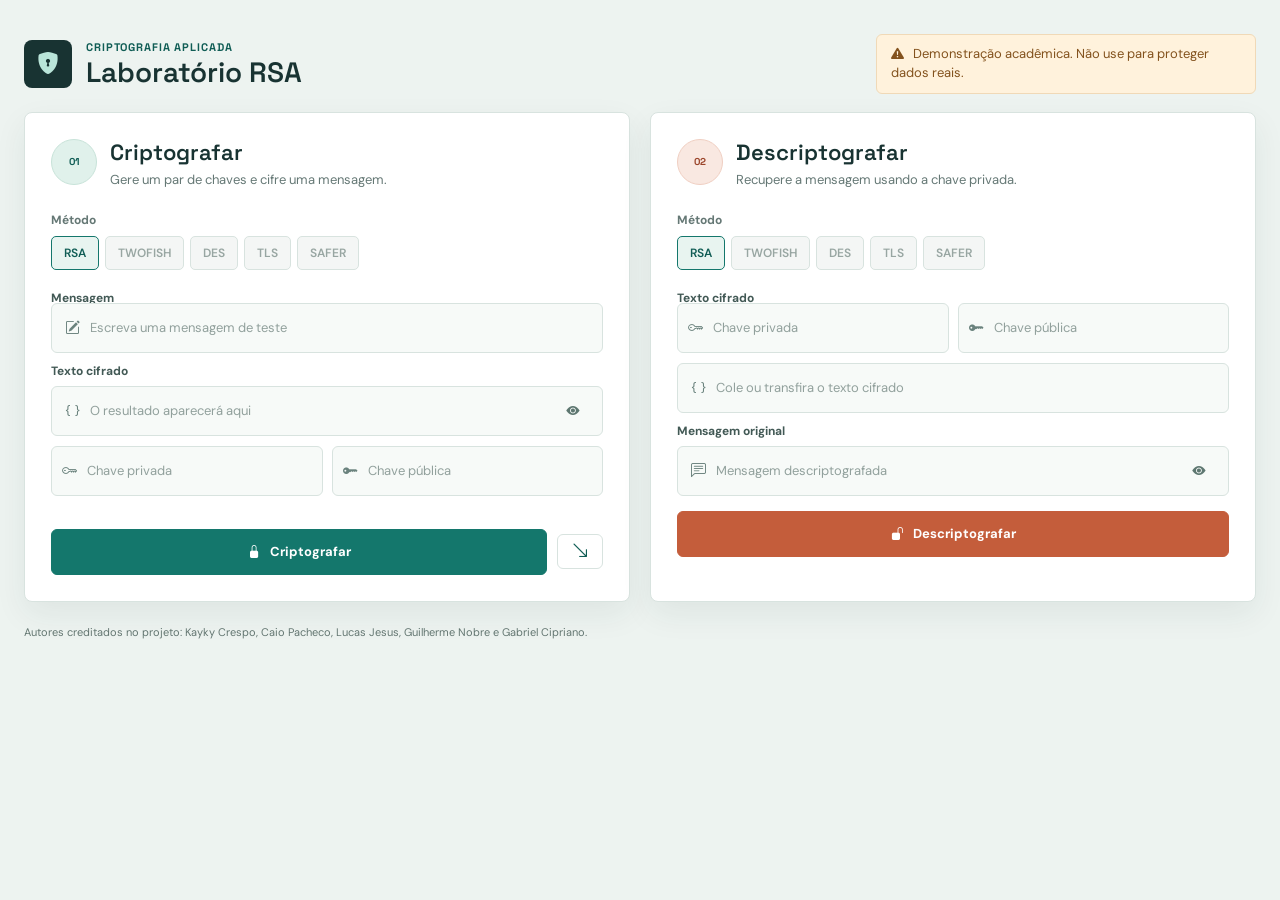
==== commit 722dd52f: "Add APS interface" ====
--- a/APS.html
+++ b/APS.html
@@ -1,467 +1,467 @@
-<!DOCTYPE html>
-<html lang="pt-br">
-
-<head>
-    <meta charset="UTF-8">
-    <meta http-equiv="X-UA-Compatible" content="IE=edge">
-    <meta name="viewport" content="width=device-width, initial-scale=1.0">
-    <link rel="stylesheet" href="https://cdn.jsdelivr.net/npm/bootstrap-icons@1.10.5/font/bootstrap-icons.css">
-    <link rel="stylesheet" href="aps-css.css?v=2">
-    <script type="module" src="https://pyscript.net/snapshots/2023.09.1.RC1/core.js"></script>
-    <link rel="stylesheet"
-        href="https://fonts.googleapis.com/css2?family=DM+Sans:wght@400;500;600;700&family=Space+Grotesk:wght@500;600;700&display=swap">
-    <title>APS | Criptografia - Work Security</title>
-</head>
-
-<!--pop-up / botão I(INÍCIO)-->
-<body>
-    <div id="popup" class="popup">
-        <label class="infoEsquerda" for="btnInformacoes">
-            <input type="password" name="" id="informacoesEsquerdaFront" class="info-input" placeholder="" readonly>
-            <div id="contornoInfoEsquerda" onclick="fecharDireita()">
-                <svg xmlns="http://www.w3.org/2000/svg" rect id="myRectAfter" width="24" height="24" fill="white"
-                    class="bi bi-info-circle" viewBox="0 0 16 16">
-                    <path d="M8 15A7 7 0 1 1 8 1a7 7 0 0 1 0 14zm0 1A8 8 0 1 0 8 0a8 8 0 0 0 0 16z" />
-                    <path
-                        d="m8.93 6.588-2.29.287-.082.38.45.083c.294.07.352.176.288.469l-.738 3.468c-.194.897.105 1.319.808 1.319.545 0 1.178-.252 1.465-.598l.088-.416c-.2.176-.492.246-.686.246-.275 0-.375-.193-.304-.533L8.93 6.588zM9 4.5a1 1 0 1 1-2 0 1 1 0 0 1 2 0z" />
-                </svg>
-        </label>
-    </div>
-    <div>
-        <p id="infoTextoEsquerda">Instruções</p>
-    </div>
-<!--pop-up / botão I(TÉRMINO)-->
-
-    <!--conteudo 1-->
-    <div id="conteudoInfo1">
-        <input type="password" name="" id="informacoesEsquerdaBackVoltar" class="info-input" placeholder="" readonly>
-        <div id="cortornoVoltarDireita" onclick="proximaPagina1()" onmouseenter="mudarCorBotaoPaginaProxima1()"
-            onmouseleave="mudarCorBotaoPaginaProxima1()">
-            <svg xmlns="http://www.w3.org/2000/svg" id="botaoVoltar" width="25" height="25" fill="white"
-                class="bi bi-arrow-right-circle" viewBox="0 0 16 16">
-                <path fill-rule="evenodd"
-                    d="M1 8a7 7 0 1 0 14 0A7 7 0 0 0 1 8zm15 0A8 8 0 1 1 0 8a8 8 0 0 1 16 0zM4.5 7.5a.5.5 0 0 0 0 1h5.793l-2.147 2.146a.5.5 0 0 0 .708.708l3-3a.5.5 0 0 0 0-.708l-3-3a.5.5 0 1 0-.708.708L10.293 7.5H4.5z" />
-            </svg>
-        </div>
-        <p id="topicosInfo1">1. Selecione o método de criptografia. Por enquanto, somente RSA está disponível, as outras
-            estão em desenvolvimento.</p>
-        <div id="pagina1">1/10</div>
-    </div>
-
-    <!--conteudo 2-->
-    <div id="conteudoInfo2">
-
-        <input type="password" name="" id="informacoesEsquerdaBackVoltarPaginaAnterior2" class="info-input"
-            placeholder="" readonly>
-        <div id="cortornoVoltarEsquerda" onclick="paginaAnterior2()" onmouseenter="mudarCorBotaoPaginaAnterior2()"
-            onmouseleave="mudarCorBotaoPaginaAnterior2()">
-            <svg xmlns="http://www.w3.org/2000/svg" id="botaoVoltarPaginaAnterior2" width="25" height="25" fill="white"
-                class="bi bi-arrow-left-circle" viewBox="0 0 16 16">
-                <path fill-rule="evenodd"
-                    d="M1 8a7 7 0 1 0 14 0A7 7 0 0 0 1 8zm15 0A8 8 0 1 1 0 8a8 8 0 0 1 16 0zm-4.5-.5a.5.5 0 0 1 0 1H5.707l2.147 2.146a.5.5 0 0 1-.708.708l-3-3a.5.5 0 0 1 0-.708l3-3a.5.5 0 1 1 .708.708L5.707 7.5H11.5z" />
-            </svg>
-        </div>
-
-        <input type="password" name="" id="informacoesEsquerdaBackVoltar2" class="info-input" placeholder="" readonly>
-        <div id="cortornoVoltarDireita" onclick="proximaPagina2()" onmouseenter="mudarCorBotaoPaginaProxima2()"
-            onmouseleave="mudarCorBotaoPaginaProxima2()">
-            <svg xmlns="http://www.w3.org/2000/svg" id="botaoVoltar2" width="25" height="25" fill="white"
-                class="bi bi-arrow-right-circle" viewBox="0 0 16 16">
-                <path fill-rule="evenodd"
-                    d="M1 8a7 7 0 1 0 14 0A7 7 0 0 0 1 8zm15 0A8 8 0 1 1 0 8a8 8 0 0 1 16 0zM4.5 7.5a.5.5 0 0 0 0 1h5.793l-2.147 2.146a.5.5 0 0 0 .708.708l3-3a.5.5 0 0 0 0-.708l-3-3a.5.5 0 1 0-.708.708L10.293 7.5H4.5z" />
-            </svg>
-        </div>
-        <p id="topicosInfo2">2. Digite a mensagem que você deseja criptografar e clique em "ENCRIPTOGRAFAR”.</p>
-        <div id="pagina2">2/10</div>
-    </div>
-
-    <!--conteudo 3-->
-    <div id="conteudoInfo3">
-
-        <input type="password" name="" id="informacoesEsquerdaBackVoltarPaginaAnterior3" class="info-input"
-            placeholder="" readonly>
-        <div id="cortornoVoltarEsquerda" onclick="paginaAnterior3()" onmouseenter="mudarCorBotaoPaginaAnterior3()"
-            onmouseleave="mudarCorBotaoPaginaAnterior3()">
-            <svg xmlns="http://www.w3.org/2000/svg" id="botaoVoltarPaginaAnterior3" width="25" height="25" fill="white"
-                class="bi bi-arrow-left-circle" viewBox="0 0 16 16">
-                <path fill-rule="evenodd"
-                    d="M1 8a7 7 0 1 0 14 0A7 7 0 0 0 1 8zm15 0A8 8 0 1 1 0 8a8 8 0 0 1 16 0zm-4.5-.5a.5.5 0 0 1 0 1H5.707l2.147 2.146a.5.5 0 0 1-.708.708l-3-3a.5.5 0 0 1 0-.708l3-3a.5.5 0 1 1 .708.708L5.707 7.5H11.5z" />
-            </svg>
-        </div>
-
-        <input type="password" name="" id="informacoesEsquerdaBackVoltar3" class="info-input" placeholder="" readonly>
-        <div id="cortornoVoltarDireita" onclick="proximaPagina3()" onmouseenter="mudarCorBotaoPaginaProxima3()"
-            onmouseleave="mudarCorBotaoPaginaProxima3()">
-            <svg xmlns="http://www.w3.org/2000/svg" id="botaoVoltar3" width="25" height="25" fill="white"
-                class="bi bi-arrow-right-circle" viewBox="0 0 16 16">
-                <path fill-rule="evenodd"
-                    d="M1 8a7 7 0 1 0 14 0A7 7 0 0 0 1 8zm15 0A8 8 0 1 1 0 8a8 8 0 0 1 16 0zM4.5 7.5a.5.5 0 0 0 0 1h5.793l-2.147 2.146a.5.5 0 0 0 .708.708l3-3a.5.5 0 0 0 0-.708l-3-3a.5.5 0 1 0-.708.708L10.293 7.5H4.5z" />
-            </svg>
-        </div>
-        <p id="topicosInfo3">3. Após criptografar, o sistema irá gerar uma chave privada e uma chave pública, juntamente
-            com a mensagem criptografada.</p>
-        <div id="pagina3">3/10</div>
-    </div>
-
-    <!--conteudo 4-->
-    <div id="conteudoInfo4">
-
-        <input type="password" name="" id="informacoesEsquerdaBackVoltarPaginaAnterior4" class="info-input"
-            placeholder="" readonly>
-        <div id="cortornoVoltarEsquerda" onclick="paginaAnterior4()" onmouseenter="mudarCorBotaoPaginaAnterior4()"
-            onmouseleave="mudarCorBotaoPaginaAnterior4()">
-            <svg xmlns="http://www.w3.org/2000/svg" id="botaoVoltarPaginaAnterior4" width="25" height="25" fill="white"
-                class="bi bi-arrow-left-circle" viewBox="0 0 16 16">
-                <path fill-rule="evenodd"
-                    d="M1 8a7 7 0 1 0 14 0A7 7 0 0 0 1 8zm15 0A8 8 0 1 1 0 8a8 8 0 0 1 16 0zm-4.5-.5a.5.5 0 0 1 0 1H5.707l2.147 2.146a.5.5 0 0 1-.708.708l-3-3a.5.5 0 0 1 0-.708l3-3a.5.5 0 1 1 .708.708L5.707 7.5H11.5z" />
-            </svg>
-        </div>
-
-        <input type="password" name="" id="informacoesEsquerdaBackVoltar4" class="info-input" placeholder="" readonly>
-        <div id="cortornoVoltarDireita" onclick="proximaPagina4()" onmouseenter="mudarCorBotaoPaginaProxima4()"
-            onmouseleave="mudarCorBotaoPaginaProxima4()">
-            <svg xmlns="http://www.w3.org/2000/svg" id="botaoVoltar4" width="25" height="25" fill="white"
-                class="bi bi-arrow-right-circle" viewBox="0 0 16 16">
-                <path fill-rule="evenodd"
-                    d="M1 8a7 7 0 1 0 14 0A7 7 0 0 0 1 8zm15 0A8 8 0 1 1 0 8a8 8 0 0 1 16 0zM4.5 7.5a.5.5 0 0 0 0 1h5.793l-2.147 2.146a.5.5 0 0 0 .708.708l3-3a.5.5 0 0 0 0-.708l-3-3a.5.5 0 1 0-.708.708L10.293 7.5H4.5z" />
-            </svg>
-        </div>
-
-        <p id="topicosInfo4">4. Você pode clicar no ícone do “olho” para ocultar ou exibir a mensagem, caso seja
-            confidencial.</p>
-        <div id="pagina4">4/10</div>
-    </div>
-
-    <!--conteudo 5-->
-    <div id="conteudoInfo5">
-
-        <input type="password" name="" id="informacoesEsquerdaBackVoltarPaginaAnterior5" class="info-input"
-            placeholder="" readonly>
-        <div id="cortornoVoltarEsquerda" onclick="paginaAnterior5()" onmouseenter="mudarCorBotaoPaginaAnterior5()"
-            onmouseleave="mudarCorBotaoPaginaAnterior5()">
-            <svg xmlns="http://www.w3.org/2000/svg" id="botaoVoltarPaginaAnterior5" width="25" height="25" fill="white"
-                class="bi bi-arrow-left-circle" viewBox="0 0 16 16">
-                <path fill-rule="evenodd"
-                    d="M1 8a7 7 0 1 0 14 0A7 7 0 0 0 1 8zm15 0A8 8 0 1 1 0 8a8 8 0 0 1 16 0zm-4.5-.5a.5.5 0 0 1 0 1H5.707l2.147 2.146a.5.5 0 0 1-.708.708l-3-3a.5.5 0 0 1 0-.708l3-3a.5.5 0 1 1 .708.708L5.707 7.5H11.5z" />
-            </svg>
-        </div>
-
-        <input type="password" name="" id="informacoesEsquerdaBackVoltar5" class="info-input" placeholder="" readonly>
-        <div id="cortornoVoltarDireita" onclick="proximaPagina5()" onmouseenter="mudarCorBotaoPaginaProxima5()"
-            onmouseleave="mudarCorBotaoPaginaProxima5()">
-            <svg xmlns="http://www.w3.org/2000/svg" id="botaoVoltar5" width="25" height="25" fill="white"
-                class="bi bi-arrow-right-circle" viewBox="0 0 16 16">
-                <path fill-rule="evenodd"
-                    d="M1 8a7 7 0 1 0 14 0A7 7 0 0 0 1 8zm15 0A8 8 0 1 1 0 8a8 8 0 0 1 16 0zM4.5 7.5a.5.5 0 0 0 0 1h5.793l-2.147 2.146a.5.5 0 0 0 .708.708l3-3a.5.5 0 0 0 0-.708l-3-3a.5.5 0 1 0-.708.708L10.293 7.5H4.5z" />
-            </svg>
-        </div>
-
-        <p id="topicosInfo5">5. Use o botão de transferência para transferir os dados para o outro lado sem a necessidade de copiar
-            e colar.</p>
-        <div id="pagina5">5/10</div>
-    </div>
-
-    <!--conteudo 6-->
-    <div id="conteudoInfo6">
-
-        <input type="password" name="" id="informacoesEsquerdaBackVoltarPaginaAnterior6" class="info-input"
-            placeholder="" readonly>
-        <div id="cortornoVoltarEsquerda" onclick="paginaAnterior6()" onmouseenter="mudarCorBotaoPaginaAnterior6()"
-            onmouseleave="mudarCorBotaoPaginaAnterior6()">
-            <svg xmlns="http://www.w3.org/2000/svg" id="botaoVoltarPaginaAnterior6" width="25" height="25" fill="white"
-                class="bi bi-arrow-left-circle" viewBox="0 0 16 16">
-                <path fill-rule="evenodd"
-                    d="M1 8a7 7 0 1 0 14 0A7 7 0 0 0 1 8zm15 0A8 8 0 1 1 0 8a8 8 0 0 1 16 0zm-4.5-.5a.5.5 0 0 1 0 1H5.707l2.147 2.146a.5.5 0 0 1-.708.708l-3-3a.5.5 0 0 1 0-.708l3-3a.5.5 0 1 1 .708.708L5.707 7.5H11.5z" />
-            </svg>
-        </div>
-
-        <input type="password" name="" id="informacoesEsquerdaBackVoltar6" class="info-input" placeholder="" readonly>
-        <div id="cortornoVoltarDireita" onclick="proximaPagina6()" onmouseenter="mudarCorBotaoPaginaProxima6()"
-            onmouseleave="mudarCorBotaoPaginaProxima6()">
-            <svg xmlns="http://www.w3.org/2000/svg" id="botaoVoltar6" width="25" height="25" fill="white"
-                class="bi bi-arrow-right-circle" viewBox="0 0 16 16">
-                <path fill-rule="evenodd"
-                    d="M1 8a7 7 0 1 0 14 0A7 7 0 0 0 1 8zm15 0A8 8 0 1 1 0 8a8 8 0 0 1 16 0zM4.5 7.5a.5.5 0 0 0 0 1h5.793l-2.147 2.146a.5.5 0 0 0 .708.708l3-3a.5.5 0 0 0 0-.708l-3-3a.5.5 0 1 0-.708.708L10.293 7.5H4.5z" />
-            </svg>
-        </div>
-
-        <p id="topicosInfo6">6. Clique em "IR” para prosseguir para a parte de descriptografia.
-        </p>
-        <div id="pagina6">6/10</div>
-    </div>
-
-    <!--conteudo 7-->
-    <div id="conteudoInfo7">
-
-        <input type="password" name="" id="informacoesEsquerdaBackVoltarPaginaAnterior7" class="info-input"
-            placeholder="" readonly>
-        <div id="cortornoVoltarEsquerda" onclick="paginaAnterior7()" onmouseenter="mudarCorBotaoPaginaAnterior7()"
-            onmouseleave="mudarCorBotaoPaginaAnterior7()">
-            <svg xmlns="http://www.w3.org/2000/svg" id="botaoVoltarPaginaAnterior7" width="25" height="25" fill="white"
-                class="bi bi-arrow-left-circle" viewBox="0 0 16 16">
-                <path fill-rule="evenodd"
-                    d="M1 8a7 7 0 1 0 14 0A7 7 0 0 0 1 8zm15 0A8 8 0 1 1 0 8a8 8 0 0 1 16 0zm-4.5-.5a.5.5 0 0 1 0 1H5.707l2.147 2.146a.5.5 0 0 1-.708.708l-3-3a.5.5 0 0 1 0-.708l3-3a.5.5 0 1 1 .708.708L5.707 7.5H11.5z" />
-            </svg>
-        </div>
-
-        <input type="password" name="" id="informacoesEsquerdaBackVoltar7" class="info-input" placeholder="" readonly>
-        <div id="cortornoVoltarDireita" onclick="proximaPagina7()" onmouseenter="mudarCorBotaoPaginaProxima7()"
-            onmouseleave="mudarCorBotaoPaginaProxima7()">
-            <svg xmlns="http://www.w3.org/2000/svg" id="botaoVoltar7" width="25" height="25" fill="white"
-                class="bi bi-arrow-right-circle" viewBox="0 0 16 16">
-                <path fill-rule="evenodd"
-                    d="M1 8a7 7 0 1 0 14 0A7 7 0 0 0 1 8zm15 0A8 8 0 1 1 0 8a8 8 0 0 1 16 0zM4.5 7.5a.5.5 0 0 0 0 1h5.793l-2.147 2.146a.5.5 0 0 0 .708.708l3-3a.5.5 0 0 0 0-.708l-3-3a.5.5 0 1 0-.708.708L10.293 7.5H4.5z" />
-            </svg>
-        </div>
-
-        <p id="topicosInfo7">7. Selecione novamente o método de criptografia, sendo que somente RSA está disponível.
-        </p>
-        <div id="pagina7">7/10</div>
-    </div>
-
-    <!--conteudo 8-->
-    <div id="conteudoInfo8">
-
-        <input type="password" name="" id="informacoesEsquerdaBackVoltarPaginaAnterior8" class="info-input"
-            placeholder="" readonly>
-        <div id="cortornoVoltarEsquerda" onclick="paginaAnterior8()" onmouseenter="mudarCorBotaoPaginaAnterior8()"
-            onmouseleave="mudarCorBotaoPaginaAnterior8()">
-            <svg xmlns="http://www.w3.org/2000/svg" id="botaoVoltarPaginaAnterior8" width="25" height="25" fill="white"
-                class="bi bi-arrow-left-circle" viewBox="0 0 16 16">
-                <path fill-rule="evenodd"
-                    d="M1 8a7 7 0 1 0 14 0A7 7 0 0 0 1 8zm15 0A8 8 0 1 1 0 8a8 8 0 0 1 16 0zm-4.5-.5a.5.5 0 0 1 0 1H5.707l2.147 2.146a.5.5 0 0 1-.708.708l-3-3a.5.5 0 0 1 0-.708l3-3a.5.5 0 1 1 .708.708L5.707 7.5H11.5z" />
-            </svg>
-        </div>
-
-        <input type="password" name="" id="informacoesEsquerdaBackVoltar7" class="info-input" placeholder="" readonly>
-        <div id="cortornoVoltarDireita" onclick="proximaPagina8()" onmouseenter="mudarCorBotaoPaginaProxima8()"
-            onmouseleave="mudarCorBotaoPaginaProxima8()">
-            <svg xmlns="http://www.w3.org/2000/svg" id="botaoVoltar8" width="25" height="25" fill="white"
-                class="bi bi-arrow-right-circle" viewBox="0 0 16 16">
-                <path fill-rule="evenodd"
-                    d="M1 8a7 7 0 1 0 14 0A7 7 0 0 0 1 8zm15 0A8 8 0 1 1 0 8a8 8 0 0 1 16 0zM4.5 7.5a.5.5 0 0 0 0 1h5.793l-2.147 2.146a.5.5 0 0 0 .708.708l3-3a.5.5 0 0 0 0-.708l-3-3a.5.5 0 1 0-.708.708L10.293 7.5H4.5z" />
-            </svg>
-        </div>
-
-        <p id="topicosInfo8">8. Insira tanto a chave privada quanto a chave pública, juntamente com a mensagem
-            criptografada.
-        </p>
-        <div id="pagina8">8/10</div>
-    </div>
-
-    <!--conteudo 9-->
-    <div id="conteudoInfo9">
-
-        <input type="password" name="" id="informacoesEsquerdaBackVoltarPaginaAnterior9" class="info-input"
-            placeholder="" readonly>
-        <div id="cortornoVoltarEsquerda" onclick="paginaAnterior9()" onmouseenter="mudarCorBotaoPaginaAnterior9()"
-            onmouseleave="mudarCorBotaoPaginaAnterior9()">
-            <svg xmlns="http://www.w3.org/2000/svg" id="botaoVoltarPaginaAnterior9" width="25" height="25" fill="white"
-                class="bi bi-arrow-left-circle" viewBox="0 0 16 16">
-                <path fill-rule="evenodd"
-                    d="M1 8a7 7 0 1 0 14 0A7 7 0 0 0 1 8zm15 0A8 8 0 1 1 0 8a8 8 0 0 1 16 0zm-4.5-.5a.5.5 0 0 1 0 1H5.707l2.147 2.146a.5.5 0 0 1-.708.708l-3-3a.5.5 0 0 1 0-.708l3-3a.5.5 0 1 1 .708.708L5.707 7.5H11.5z" />
-            </svg>
-        </div>
-
-        <input type="password" name="" id="informacoesEsquerdaBackVoltar9" class="info-input" placeholder="" readonly>
-        <div id="cortornoVoltarDireita" onclick="proximaPagina9()" onmouseenter="mudarCorBotaoPaginaProxima9()"
-            onmouseleave="mudarCorBotaoPaginaProxima9()">
-            <svg xmlns="http://www.w3.org/2000/svg" id="botaoVoltar9" width="25" height="25" fill="white"
-                class="bi bi-arrow-right-circle" viewBox="0 0 16 16">
-                <path fill-rule="evenodd"
-                    d="M1 8a7 7 0 1 0 14 0A7 7 0 0 0 1 8zm15 0A8 8 0 1 1 0 8a8 8 0 0 1 16 0zM4.5 7.5a.5.5 0 0 0 0 1h5.793l-2.147 2.146a.5.5 0 0 0 .708.708l3-3a.5.5 0 0 0 0-.708l-3-3a.5.5 0 1 0-.708.708L10.293 7.5H4.5z" />
-            </svg>
-        </div>
-        <p id="topicosInfo9">9. Clique em "DESCRIPTOGRAFAR” para revelar a mensagem original.
-        </p>
-        <div id="pagina9">9/10</div>
-    </div>
-
-    <!--conteudo 10-->
-    <div id="conteudoInfo10">
-
-        <input type="password" name="" id="informacoesEsquerdaBackVoltarPaginaAnterior10" class="info-input"
-            placeholder="" readonly>
-        <div id="cortornoVoltarEsquerda" onclick="paginaAnterior10()" onmouseenter="mudarCorBotaoPaginaAnterior10()"
-            onmouseleave="mudarCorBotaoPaginaAnterior10()">
-            <svg xmlns="http://www.w3.org/2000/svg" id="botaoVoltarPaginaAnterior10" width="25" height="25" fill="white"
-                class="bi bi-arrow-left-circle" viewBox="0 0 16 16">
-                <path fill-rule="evenodd"
-                    d="M1 8a7 7 0 1 0 14 0A7 7 0 0 0 1 8zm15 0A8 8 0 1 1 0 8a8 8 0 0 1 16 0zm-4.5-.5a.5.5 0 0 1 0 1H5.707l2.147 2.146a.5.5 0 0 1-.708.708l-3-3a.5.5 0 0 1 0-.708l3-3a.5.5 0 1 1 .708.708L5.707 7.5H11.5z" />
-            </svg>
-        </div>
-
-        <p id="topicosInfo10">10. Clique em “VOLTAR” para retornar para a parte de criptografia.
-        </p>
-        <div id="pagina10">10/10</div>
-    </div>
-
-    </div>
-
-    <header class="app-header">
-        <div class="brand-lockup">
-            <span class="brand-mark" aria-hidden="true"><i class="bi bi-shield-lock-fill"></i></span>
-            <div>
-                <p class="eyebrow">CRIPTOGRAFIA APLICADA</p>
-                <h1>Laboratório RSA</h1>
-            </div>
-        </div>
-        <p class="security-note"><i class="bi bi-exclamation-triangle-fill" aria-hidden="true"></i> Demonstração acadêmica. Não use para proteger dados reais.</p>
-    </header>
-
-    <main id="container" aria-label="Ferramentas de criptografia RSA">
-        <div class="content first-content">
-            <div class="first-column">
-                <label class="infoEsquerda" for="btnInformacoes">
-                    <input type="password" name="" id="informacoesEsquerda" class="info-input" placeholder="" readonly>
-                    <div id="contornoInfoEsquerda" onclick="abrirDireita()">
-                        <svg xmlns="http://www.w3.org/2000/svg" rect id="myRect" width="24" height="24" fill="white"
-                            class="bi bi-info-circle" viewBox="0 0 16 16">
-                            <path d="M8 15A7 7 0 1 1 8 1a7 7 0 0 1 0 14zm0 1A8 8 0 1 0 8 0a8 8 0 0 0 0 16z" />
-                            <path
-                                d="m8.93 6.588-2.29.287-.082.38.45.083c.294.07.352.176.288.469l-.738 3.468c-.194.897.105 1.319.808 1.319.545 0 1.178-.252 1.465-.598l.088-.416c-.2.176-.492.246-.686.246-.275 0-.375-.193-.304-.533L8.93 6.588zM9 4.5a1 1 0 1 1-2 0 1 1 0 0 1 2 0z" />
-                        </svg>
-                    </div>
-                </label>
-                <h1 class="title title-primary">Descriptografar</h1>
-                <p class="description description-primary">Abra a área de descriptografia</p>
-                <button id="entrar" class="btn btn-primary">ir</button>
-                <p id="copyrightEsquerda">&copy Work Security</p>
-            </div><!--first column-->
-            <div class="second-column">
-                <div class="panel-heading">
-                    <span class="step-number">01</span>
-                    <div>
-                        <h2 class="title title-second">Criptografar</h2>
-                        <p class="panel-subtitle">Gere um par de chaves e cifre uma mensagem.</p>
-                    </div>
-                </div>
-                <p class="description description-criptografia">Método</p>
-                <div class="input-container">
-                    <input type="radio" id="rsa" name="criptografia" value="RSA" checked /><label class="criptografia"
-                        for="rsa">RSA</label>
-                    <input type="radio" id="twofish" name="criptografia" value="TWOFISH" disabled /><label class="criptografia"
-                        for="twofish">TWOFISH</label>
-                    <input type="radio" id="des" name="criptografia" value="DES" disabled /><label class="criptografia"
-                        for="des">DES</label>
-                    <input type="radio" id="tls" name="criptografia" value="TLS" disabled /><label class="criptografia"
-                        for="tls">TLS</label>
-                    <input type="radio" id="safer" name="criptografia" value="SAFER" disabled /><label class="criptografia"
-                        for="safer">SAFER</label>
-                </div>
-                <label class="field-label" for="texto-primary">Mensagem</label>
-                <form class="form">
-                    <label class="label-input" for="texto-primary">
-                        <i class="bi bi-pencil-square" aria-hidden="true"></i>
-                        <input type="text" name="" id="texto-primary" placeholder="Escreva uma mensagem de teste"
-                            autocomplete="off">
-                    </label>
-                    <label class="field-label" for="msgCriptografada-primary">Texto cifrado</label>
-                    <label class="label-input" for="msgCriptografada-primary">
-                        <i class="bi bi-braces" aria-hidden="true"></i>
-                        <input type="password" name="msgCriptografada-primary" id="msgCriptografada-primary"
-                            placeholder="O resultado aparecerá aqui" value="" readonly>
-                        <button class="visibility-toggle" type="button" aria-label="Mostrar ou ocultar texto cifrado" title="Mostrar ou ocultar texto cifrado" onclick="mostrarSenhaPrimary()"><i class="bi bi-eye-fill" id="btn-msgCriptografada-primary" aria-hidden="true"></i></button>
-                    </label>
-                    <div id="chaves">
-                        <label for="chave-privada" class="label-input">
-                            <i class="bi bi-key"></i>
-                            <input type="text" name="msgCriptografada-primary" id="chave-privada1" placeholder="Chave privada"
-                                value="" autocomplete="off" readonly>
-                        </label>
-                        <label for="chave-publica" class="label-input">
-                            <i class="bi bi-key-fill"></i>
-                            <input type="text" name="msgCriptografada-primary" id="chave-publica1" placeholder="Chave pública"
-                                value="" autocomplete="off" readonly>
-                        </label>
-                    </div>
-                    <div id="chavesVisivel">
-                        <p id="chavePrivadaVisivel">Chave privada</p>
-                        <p id="chavePublicaVisivel">Chave pública</p>
-                    </div>
-                    <div class="action-row">
-                        <button class="btn btn-second" py-click="criptografar" type="button"><i class="bi bi-lock-fill" aria-hidden="true"></i> Criptografar</button>
-                        <button py-click="exportadados" class="transfer-button" type="button" id="exportaDados" aria-label="Transferir mensagem e chaves para descriptografia" title="Transferir para descriptografia"><i class="bi bi-arrow-down-right" aria-hidden="true"></i></button>
-                    </div>
-                    <p id="aviso" role="status" aria-live="polite">AVISO</p>
-                </form>
-            </div><!--second column-->
-        </div><!--first content-->
-        <div class="content second-content">
-            <div class="first-column">
-                <label class="infoDireita" for="btnInformacoesEsquerda">
-                    <input type="password" name="" id="informacoesDireita" class="info-input" placeholder="" readonly>
-                    <div id="contornoInfoDireita" onclick="abrirEsquerda()">
-                        <svg xmlns="http://www.w3.org/2000/svg" rect id="myRect" width="24" height="24" fill="white"
-                            class="bi bi-info-circle" viewBox="0 0 16 16">
-                            <path d="M8 15A7 7 0 1 1 8 1a7 7 0 0 1 0 14zm0 1A8 8 0 1 0 8 0a8 8 0 0 0 0 16z" />
-                            <path
-                                d="m8.93 6.588-2.29.287-.082.38.45.083c.294.07.352.176.288.469l-.738 3.468c-.194.897.105 1.319.808 1.319.545 0 1.178-.252 1.465-.598l.088-.416c-.2.176-.492.246-.686.246-.275 0-.375-.193-.304-.533L8.93 6.588zM9 4.5a1 1 0 1 1-2 0 1 1 0 0 1 2 0z" />
-                        </svg>
-                    </div>
-                </label>
-                <h1 class="title title-primary">Criptografar</h1>
-                <p class="description description-primary">Gere uma mensagem RSA</p>
-                <button id="sair" class="btn btn-primary">voltar</button>
-                <p id="copyrightDireita">&copy Work Security</p>
-            </div><!--first column-->
-            <div class="second-column">
-                <div class="panel-heading">
-                    <span class="step-number step-number-coral">02</span>
-                    <div>
-                        <h2 class="title title-second">Descriptografar</h2>
-                        <p class="panel-subtitle">Recupere a mensagem usando a chave privada.</p>
-                    </div>
-                </div>
-                <p class="description description-criptografia">Método</p>
-                <div class="input-container">
-                    <input type="radio" id="rsa2" name="criptografia2" value="RSA" checked /><label class="criptografia"
-                        for="rsa2">RSA</label>
-                    <input type="radio" id="twofish2" name="criptografia2" value="TWOFISH" disabled /><label class="criptografia"
-                        for="twofish2">TWOFISH</label>
-                    <input type="radio" id="des2" name="criptografia2" value="DES" disabled /><label class="criptografia"
-                        for="des2">DES</label>
-                    <input type="radio" id="tls2" name="criptografia2" value="TLS" disabled /><label class="criptografia"
-                        for="tls2">TLS</label>
-                    <input type="radio" id="safer2" name="criptografia2" value="SAFER" disabled /><label class="criptografia"
-                        for="safer2">SAFER</label>
-                </div>
-                <label class="field-label" for="msgCriptografada-second">Texto cifrado</label>
-                <form class="form">
-                    <div id="chaves">
-                        <label for="chave-privada" class="label-input">
-                            <i class="bi bi-key"></i>
-                            <input type="text" name="msgCriptografada-primary" id="chave-privada2" placeholder="Chave privada"
-                                value="" autocomplete="off">
-                        </label>
-                        <label for="chave-publica" class="label-input">
-                            <i class="bi bi-key-fill"></i>
-                            <input type="text" name="msgCriptografada-primary" id="chave-publica2" placeholder="Chave pública"
-                                value="" autocomplete="off">
-                        </label>
-                    </div>
-                    <label class="label-input" for="msgCriptografada-second">
-                        <i class="bi bi-braces" aria-hidden="true"></i>
-                        <input type="text" name="" id="msgCriptografada-second" placeholder="Cole ou transfira o texto cifrado"
-                            autocomplete="off">
-                    </label>
-                    <label class="field-label" for="msgDescriptografada-second">Mensagem original</label>
-                    <label class="label-input" for="btn-msgDescriptografada-second">
-                        <i class="bi bi-chat-left-text" aria-hidden="true"></i>
-                        <input type="password" name="" id="msgDescriptografada-second" placeholder="Mensagem descriptografada"
-                            readonly>
-                        <button class="visibility-toggle" type="button" aria-label="Mostrar ou ocultar mensagem original" title="Mostrar ou ocultar mensagem original" onclick="mostrarSenhaSecond()"><i class="bi bi-eye-fill" id="btn-msgDescriptografada-second" aria-hidden="true"></i></button>
-                    </label>
-                    <button class="btn btn-decrypt" type="button" py-click="descriptografar"><i class="bi bi-unlock-fill" aria-hidden="true"></i> Descriptografar</button>
-                    <p id="aviso2" role="status" aria-live="polite">AVISO</p>
-
-                </form>
-            </div><!--second column-->
-        </div><!--second content-->
-    </main>
-    <footer id="copyrightAll">Autores creditados no projeto: Kayky Crespo, Caio Pacheco, Lucas Jesus, Guilherme Nobre e Gabriel Cipriano.</footer>
-    <script src="script.js"></script>
-    <script type="py" src="main.py"></script>
-</body>
-
+<!DOCTYPE html>
+<html lang="pt-br">
+
+<head>
+    <meta charset="UTF-8">
+    <meta http-equiv="X-UA-Compatible" content="IE=edge">
+    <meta name="viewport" content="width=device-width, initial-scale=1.0">
+    <link rel="stylesheet" href="https://cdn.jsdelivr.net/npm/bootstrap-icons@1.10.5/font/bootstrap-icons.css">
+    <link rel="stylesheet" href="aps-css.css?v=2">
+    <script type="module" src="https://pyscript.net/snapshots/2023.09.1.RC1/core.js"></script>
+    <link rel="stylesheet"
+        href="https://fonts.googleapis.com/css2?family=DM+Sans:wght@400;500;600;700&family=Space+Grotesk:wght@500;600;700&display=swap">
+    <title>APS | Criptografia - Work Security</title>
+</head>
+
+<!--pop-up / botão I(INÍCIO)-->
+<body>
+    <div id="popup" class="popup">
+        <label class="infoEsquerda" for="btnInformacoes">
+            <input type="password" name="" id="informacoesEsquerdaFront" class="info-input" placeholder="" readonly>
+            <div id="contornoInfoEsquerda" onclick="fecharDireita()">
+                <svg xmlns="http://www.w3.org/2000/svg" rect id="myRectAfter" width="24" height="24" fill="white"
+                    class="bi bi-info-circle" viewBox="0 0 16 16">
+                    <path d="M8 15A7 7 0 1 1 8 1a7 7 0 0 1 0 14zm0 1A8 8 0 1 0 8 0a8 8 0 0 0 0 16z" />
+                    <path
+                        d="m8.93 6.588-2.29.287-.082.38.45.083c.294.07.352.176.288.469l-.738 3.468c-.194.897.105 1.319.808 1.319.545 0 1.178-.252 1.465-.598l.088-.416c-.2.176-.492.246-.686.246-.275 0-.375-.193-.304-.533L8.93 6.588zM9 4.5a1 1 0 1 1-2 0 1 1 0 0 1 2 0z" />
+                </svg>
+        </label>
+    </div>
+    <div>
+        <p id="infoTextoEsquerda">Instruções</p>
+    </div>
+<!--pop-up / botão I(TÉRMINO)-->
+
+    <!--conteudo 1-->
+    <div id="conteudoInfo1">
+        <input type="password" name="" id="informacoesEsquerdaBackVoltar" class="info-input" placeholder="" readonly>
+        <div id="cortornoVoltarDireita" onclick="proximaPagina1()" onmouseenter="mudarCorBotaoPaginaProxima1()"
+            onmouseleave="mudarCorBotaoPaginaProxima1()">
+            <svg xmlns="http://www.w3.org/2000/svg" id="botaoVoltar" width="25" height="25" fill="white"
+                class="bi bi-arrow-right-circle" viewBox="0 0 16 16">
+                <path fill-rule="evenodd"
+                    d="M1 8a7 7 0 1 0 14 0A7 7 0 0 0 1 8zm15 0A8 8 0 1 1 0 8a8 8 0 0 1 16 0zM4.5 7.5a.5.5 0 0 0 0 1h5.793l-2.147 2.146a.5.5 0 0 0 .708.708l3-3a.5.5 0 0 0 0-.708l-3-3a.5.5 0 1 0-.708.708L10.293 7.5H4.5z" />
+            </svg>
+        </div>
+        <p id="topicosInfo1">1. Selecione o método de criptografia. Por enquanto, somente RSA está disponível, as outras
+            estão em desenvolvimento.</p>
+        <div id="pagina1">1/10</div>
+    </div>
+
+    <!--conteudo 2-->
+    <div id="conteudoInfo2">
+
+        <input type="password" name="" id="informacoesEsquerdaBackVoltarPaginaAnterior2" class="info-input"
+            placeholder="" readonly>
+        <div id="cortornoVoltarEsquerda" onclick="paginaAnterior2()" onmouseenter="mudarCorBotaoPaginaAnterior2()"
+            onmouseleave="mudarCorBotaoPaginaAnterior2()">
+            <svg xmlns="http://www.w3.org/2000/svg" id="botaoVoltarPaginaAnterior2" width="25" height="25" fill="white"
+                class="bi bi-arrow-left-circle" viewBox="0 0 16 16">
+                <path fill-rule="evenodd"
+                    d="M1 8a7 7 0 1 0 14 0A7 7 0 0 0 1 8zm15 0A8 8 0 1 1 0 8a8 8 0 0 1 16 0zm-4.5-.5a.5.5 0 0 1 0 1H5.707l2.147 2.146a.5.5 0 0 1-.708.708l-3-3a.5.5 0 0 1 0-.708l3-3a.5.5 0 1 1 .708.708L5.707 7.5H11.5z" />
+            </svg>
+        </div>
+
+        <input type="password" name="" id="informacoesEsquerdaBackVoltar2" class="info-input" placeholder="" readonly>
+        <div id="cortornoVoltarDireita" onclick="proximaPagina2()" onmouseenter="mudarCorBotaoPaginaProxima2()"
+            onmouseleave="mudarCorBotaoPaginaProxima2()">
+            <svg xmlns="http://www.w3.org/2000/svg" id="botaoVoltar2" width="25" height="25" fill="white"
+                class="bi bi-arrow-right-circle" viewBox="0 0 16 16">
+                <path fill-rule="evenodd"
+                    d="M1 8a7 7 0 1 0 14 0A7 7 0 0 0 1 8zm15 0A8 8 0 1 1 0 8a8 8 0 0 1 16 0zM4.5 7.5a.5.5 0 0 0 0 1h5.793l-2.147 2.146a.5.5 0 0 0 .708.708l3-3a.5.5 0 0 0 0-.708l-3-3a.5.5 0 1 0-.708.708L10.293 7.5H4.5z" />
+            </svg>
+        </div>
+        <p id="topicosInfo2">2. Digite a mensagem que você deseja criptografar e clique em "ENCRIPTOGRAFAR”.</p>
+        <div id="pagina2">2/10</div>
+    </div>
+
+    <!--conteudo 3-->
+    <div id="conteudoInfo3">
+
+        <input type="password" name="" id="informacoesEsquerdaBackVoltarPaginaAnterior3" class="info-input"
+            placeholder="" readonly>
+        <div id="cortornoVoltarEsquerda" onclick="paginaAnterior3()" onmouseenter="mudarCorBotaoPaginaAnterior3()"
+            onmouseleave="mudarCorBotaoPaginaAnterior3()">
+            <svg xmlns="http://www.w3.org/2000/svg" id="botaoVoltarPaginaAnterior3" width="25" height="25" fill="white"
+                class="bi bi-arrow-left-circle" viewBox="0 0 16 16">
+                <path fill-rule="evenodd"
+                    d="M1 8a7 7 0 1 0 14 0A7 7 0 0 0 1 8zm15 0A8 8 0 1 1 0 8a8 8 0 0 1 16 0zm-4.5-.5a.5.5 0 0 1 0 1H5.707l2.147 2.146a.5.5 0 0 1-.708.708l-3-3a.5.5 0 0 1 0-.708l3-3a.5.5 0 1 1 .708.708L5.707 7.5H11.5z" />
+            </svg>
+        </div>
+
+        <input type="password" name="" id="informacoesEsquerdaBackVoltar3" class="info-input" placeholder="" readonly>
+        <div id="cortornoVoltarDireita" onclick="proximaPagina3()" onmouseenter="mudarCorBotaoPaginaProxima3()"
+            onmouseleave="mudarCorBotaoPaginaProxima3()">
+            <svg xmlns="http://www.w3.org/2000/svg" id="botaoVoltar3" width="25" height="25" fill="white"
+                class="bi bi-arrow-right-circle" viewBox="0 0 16 16">
+                <path fill-rule="evenodd"
+                    d="M1 8a7 7 0 1 0 14 0A7 7 0 0 0 1 8zm15 0A8 8 0 1 1 0 8a8 8 0 0 1 16 0zM4.5 7.5a.5.5 0 0 0 0 1h5.793l-2.147 2.146a.5.5 0 0 0 .708.708l3-3a.5.5 0 0 0 0-.708l-3-3a.5.5 0 1 0-.708.708L10.293 7.5H4.5z" />
+            </svg>
+        </div>
+        <p id="topicosInfo3">3. Após criptografar, o sistema irá gerar uma chave privada e uma chave pública, juntamente
+            com a mensagem criptografada.</p>
+        <div id="pagina3">3/10</div>
+    </div>
+
+    <!--conteudo 4-->
+    <div id="conteudoInfo4">
+
+        <input type="password" name="" id="informacoesEsquerdaBackVoltarPaginaAnterior4" class="info-input"
+            placeholder="" readonly>
+        <div id="cortornoVoltarEsquerda" onclick="paginaAnterior4()" onmouseenter="mudarCorBotaoPaginaAnterior4()"
+            onmouseleave="mudarCorBotaoPaginaAnterior4()">
+            <svg xmlns="http://www.w3.org/2000/svg" id="botaoVoltarPaginaAnterior4" width="25" height="25" fill="white"
+                class="bi bi-arrow-left-circle" viewBox="0 0 16 16">
+                <path fill-rule="evenodd"
+                    d="M1 8a7 7 0 1 0 14 0A7 7 0 0 0 1 8zm15 0A8 8 0 1 1 0 8a8 8 0 0 1 16 0zm-4.5-.5a.5.5 0 0 1 0 1H5.707l2.147 2.146a.5.5 0 0 1-.708.708l-3-3a.5.5 0 0 1 0-.708l3-3a.5.5 0 1 1 .708.708L5.707 7.5H11.5z" />
+            </svg>
+        </div>
+
+        <input type="password" name="" id="informacoesEsquerdaBackVoltar4" class="info-input" placeholder="" readonly>
+        <div id="cortornoVoltarDireita" onclick="proximaPagina4()" onmouseenter="mudarCorBotaoPaginaProxima4()"
+            onmouseleave="mudarCorBotaoPaginaProxima4()">
+            <svg xmlns="http://www.w3.org/2000/svg" id="botaoVoltar4" width="25" height="25" fill="white"
+                class="bi bi-arrow-right-circle" viewBox="0 0 16 16">
+                <path fill-rule="evenodd"
+                    d="M1 8a7 7 0 1 0 14 0A7 7 0 0 0 1 8zm15 0A8 8 0 1 1 0 8a8 8 0 0 1 16 0zM4.5 7.5a.5.5 0 0 0 0 1h5.793l-2.147 2.146a.5.5 0 0 0 .708.708l3-3a.5.5 0 0 0 0-.708l-3-3a.5.5 0 1 0-.708.708L10.293 7.5H4.5z" />
+            </svg>
+        </div>
+
+        <p id="topicosInfo4">4. Você pode clicar no ícone do “olho” para ocultar ou exibir a mensagem, caso seja
+            confidencial.</p>
+        <div id="pagina4">4/10</div>
+    </div>
+
+    <!--conteudo 5-->
+    <div id="conteudoInfo5">
+
+        <input type="password" name="" id="informacoesEsquerdaBackVoltarPaginaAnterior5" class="info-input"
+            placeholder="" readonly>
+        <div id="cortornoVoltarEsquerda" onclick="paginaAnterior5()" onmouseenter="mudarCorBotaoPaginaAnterior5()"
+            onmouseleave="mudarCorBotaoPaginaAnterior5()">
+            <svg xmlns="http://www.w3.org/2000/svg" id="botaoVoltarPaginaAnterior5" width="25" height="25" fill="white"
+                class="bi bi-arrow-left-circle" viewBox="0 0 16 16">
+                <path fill-rule="evenodd"
+                    d="M1 8a7 7 0 1 0 14 0A7 7 0 0 0 1 8zm15 0A8 8 0 1 1 0 8a8 8 0 0 1 16 0zm-4.5-.5a.5.5 0 0 1 0 1H5.707l2.147 2.146a.5.5 0 0 1-.708.708l-3-3a.5.5 0 0 1 0-.708l3-3a.5.5 0 1 1 .708.708L5.707 7.5H11.5z" />
+            </svg>
+        </div>
+
+        <input type="password" name="" id="informacoesEsquerdaBackVoltar5" class="info-input" placeholder="" readonly>
+        <div id="cortornoVoltarDireita" onclick="proximaPagina5()" onmouseenter="mudarCorBotaoPaginaProxima5()"
+            onmouseleave="mudarCorBotaoPaginaProxima5()">
+            <svg xmlns="http://www.w3.org/2000/svg" id="botaoVoltar5" width="25" height="25" fill="white"
+                class="bi bi-arrow-right-circle" viewBox="0 0 16 16">
+                <path fill-rule="evenodd"
+                    d="M1 8a7 7 0 1 0 14 0A7 7 0 0 0 1 8zm15 0A8 8 0 1 1 0 8a8 8 0 0 1 16 0zM4.5 7.5a.5.5 0 0 0 0 1h5.793l-2.147 2.146a.5.5 0 0 0 .708.708l3-3a.5.5 0 0 0 0-.708l-3-3a.5.5 0 1 0-.708.708L10.293 7.5H4.5z" />
+            </svg>
+        </div>
+
+        <p id="topicosInfo5">5. Use o botão de transferência para transferir os dados para o outro lado sem a necessidade de copiar
+            e colar.</p>
+        <div id="pagina5">5/10</div>
+    </div>
+
+    <!--conteudo 6-->
+    <div id="conteudoInfo6">
+
+        <input type="password" name="" id="informacoesEsquerdaBackVoltarPaginaAnterior6" class="info-input"
+            placeholder="" readonly>
+        <div id="cortornoVoltarEsquerda" onclick="paginaAnterior6()" onmouseenter="mudarCorBotaoPaginaAnterior6()"
+            onmouseleave="mudarCorBotaoPaginaAnterior6()">
+            <svg xmlns="http://www.w3.org/2000/svg" id="botaoVoltarPaginaAnterior6" width="25" height="25" fill="white"
+                class="bi bi-arrow-left-circle" viewBox="0 0 16 16">
+                <path fill-rule="evenodd"
+                    d="M1 8a7 7 0 1 0 14 0A7 7 0 0 0 1 8zm15 0A8 8 0 1 1 0 8a8 8 0 0 1 16 0zm-4.5-.5a.5.5 0 0 1 0 1H5.707l2.147 2.146a.5.5 0 0 1-.708.708l-3-3a.5.5 0 0 1 0-.708l3-3a.5.5 0 1 1 .708.708L5.707 7.5H11.5z" />
+            </svg>
+        </div>
+
+        <input type="password" name="" id="informacoesEsquerdaBackVoltar6" class="info-input" placeholder="" readonly>
+        <div id="cortornoVoltarDireita" onclick="proximaPagina6()" onmouseenter="mudarCorBotaoPaginaProxima6()"
+            onmouseleave="mudarCorBotaoPaginaProxima6()">
+            <svg xmlns="http://www.w3.org/2000/svg" id="botaoVoltar6" width="25" height="25" fill="white"
+                class="bi bi-arrow-right-circle" viewBox="0 0 16 16">
+                <path fill-rule="evenodd"
+                    d="M1 8a7 7 0 1 0 14 0A7 7 0 0 0 1 8zm15 0A8 8 0 1 1 0 8a8 8 0 0 1 16 0zM4.5 7.5a.5.5 0 0 0 0 1h5.793l-2.147 2.146a.5.5 0 0 0 .708.708l3-3a.5.5 0 0 0 0-.708l-3-3a.5.5 0 1 0-.708.708L10.293 7.5H4.5z" />
+            </svg>
+        </div>
+
+        <p id="topicosInfo6">6. Clique em "IR” para prosseguir para a parte de descriptografia.
+        </p>
+        <div id="pagina6">6/10</div>
+    </div>
+
+    <!--conteudo 7-->
+    <div id="conteudoInfo7">
+
+        <input type="password" name="" id="informacoesEsquerdaBackVoltarPaginaAnterior7" class="info-input"
+            placeholder="" readonly>
+        <div id="cortornoVoltarEsquerda" onclick="paginaAnterior7()" onmouseenter="mudarCorBotaoPaginaAnterior7()"
+            onmouseleave="mudarCorBotaoPaginaAnterior7()">
+            <svg xmlns="http://www.w3.org/2000/svg" id="botaoVoltarPaginaAnterior7" width="25" height="25" fill="white"
+                class="bi bi-arrow-left-circle" viewBox="0 0 16 16">
+                <path fill-rule="evenodd"
+                    d="M1 8a7 7 0 1 0 14 0A7 7 0 0 0 1 8zm15 0A8 8 0 1 1 0 8a8 8 0 0 1 16 0zm-4.5-.5a.5.5 0 0 1 0 1H5.707l2.147 2.146a.5.5 0 0 1-.708.708l-3-3a.5.5 0 0 1 0-.708l3-3a.5.5 0 1 1 .708.708L5.707 7.5H11.5z" />
+            </svg>
+        </div>
+
+        <input type="password" name="" id="informacoesEsquerdaBackVoltar7" class="info-input" placeholder="" readonly>
+        <div id="cortornoVoltarDireita" onclick="proximaPagina7()" onmouseenter="mudarCorBotaoPaginaProxima7()"
+            onmouseleave="mudarCorBotaoPaginaProxima7()">
+            <svg xmlns="http://www.w3.org/2000/svg" id="botaoVoltar7" width="25" height="25" fill="white"
+                class="bi bi-arrow-right-circle" viewBox="0 0 16 16">
+                <path fill-rule="evenodd"
+                    d="M1 8a7 7 0 1 0 14 0A7 7 0 0 0 1 8zm15 0A8 8 0 1 1 0 8a8 8 0 0 1 16 0zM4.5 7.5a.5.5 0 0 0 0 1h5.793l-2.147 2.146a.5.5 0 0 0 .708.708l3-3a.5.5 0 0 0 0-.708l-3-3a.5.5 0 1 0-.708.708L10.293 7.5H4.5z" />
+            </svg>
+        </div>
+
+        <p id="topicosInfo7">7. Selecione novamente o método de criptografia, sendo que somente RSA está disponível.
+        </p>
+        <div id="pagina7">7/10</div>
+    </div>
+
+    <!--conteudo 8-->
+    <div id="conteudoInfo8">
+
+        <input type="password" name="" id="informacoesEsquerdaBackVoltarPaginaAnterior8" class="info-input"
+            placeholder="" readonly>
+        <div id="cortornoVoltarEsquerda" onclick="paginaAnterior8()" onmouseenter="mudarCorBotaoPaginaAnterior8()"
+            onmouseleave="mudarCorBotaoPaginaAnterior8()">
+            <svg xmlns="http://www.w3.org/2000/svg" id="botaoVoltarPaginaAnterior8" width="25" height="25" fill="white"
+                class="bi bi-arrow-left-circle" viewBox="0 0 16 16">
+                <path fill-rule="evenodd"
+                    d="M1 8a7 7 0 1 0 14 0A7 7 0 0 0 1 8zm15 0A8 8 0 1 1 0 8a8 8 0 0 1 16 0zm-4.5-.5a.5.5 0 0 1 0 1H5.707l2.147 2.146a.5.5 0 0 1-.708.708l-3-3a.5.5 0 0 1 0-.708l3-3a.5.5 0 1 1 .708.708L5.707 7.5H11.5z" />
+            </svg>
+        </div>
+
+        <input type="password" name="" id="informacoesEsquerdaBackVoltar7" class="info-input" placeholder="" readonly>
+        <div id="cortornoVoltarDireita" onclick="proximaPagina8()" onmouseenter="mudarCorBotaoPaginaProxima8()"
+            onmouseleave="mudarCorBotaoPaginaProxima8()">
+            <svg xmlns="http://www.w3.org/2000/svg" id="botaoVoltar8" width="25" height="25" fill="white"
+                class="bi bi-arrow-right-circle" viewBox="0 0 16 16">
+                <path fill-rule="evenodd"
+                    d="M1 8a7 7 0 1 0 14 0A7 7 0 0 0 1 8zm15 0A8 8 0 1 1 0 8a8 8 0 0 1 16 0zM4.5 7.5a.5.5 0 0 0 0 1h5.793l-2.147 2.146a.5.5 0 0 0 .708.708l3-3a.5.5 0 0 0 0-.708l-3-3a.5.5 0 1 0-.708.708L10.293 7.5H4.5z" />
+            </svg>
+        </div>
+
+        <p id="topicosInfo8">8. Insira tanto a chave privada quanto a chave pública, juntamente com a mensagem
+            criptografada.
+        </p>
+        <div id="pagina8">8/10</div>
+    </div>
+
+    <!--conteudo 9-->
+    <div id="conteudoInfo9">
+
+        <input type="password" name="" id="informacoesEsquerdaBackVoltarPaginaAnterior9" class="info-input"
+            placeholder="" readonly>
+        <div id="cortornoVoltarEsquerda" onclick="paginaAnterior9()" onmouseenter="mudarCorBotaoPaginaAnterior9()"
+            onmouseleave="mudarCorBotaoPaginaAnterior9()">
+            <svg xmlns="http://www.w3.org/2000/svg" id="botaoVoltarPaginaAnterior9" width="25" height="25" fill="white"
+                class="bi bi-arrow-left-circle" viewBox="0 0 16 16">
+                <path fill-rule="evenodd"
+                    d="M1 8a7 7 0 1 0 14 0A7 7 0 0 0 1 8zm15 0A8 8 0 1 1 0 8a8 8 0 0 1 16 0zm-4.5-.5a.5.5 0 0 1 0 1H5.707l2.147 2.146a.5.5 0 0 1-.708.708l-3-3a.5.5 0 0 1 0-.708l3-3a.5.5 0 1 1 .708.708L5.707 7.5H11.5z" />
+            </svg>
+        </div>
+
+        <input type="password" name="" id="informacoesEsquerdaBackVoltar9" class="info-input" placeholder="" readonly>
+        <div id="cortornoVoltarDireita" onclick="proximaPagina9()" onmouseenter="mudarCorBotaoPaginaProxima9()"
+            onmouseleave="mudarCorBotaoPaginaProxima9()">
+            <svg xmlns="http://www.w3.org/2000/svg" id="botaoVoltar9" width="25" height="25" fill="white"
+                class="bi bi-arrow-right-circle" viewBox="0 0 16 16">
+                <path fill-rule="evenodd"
+                    d="M1 8a7 7 0 1 0 14 0A7 7 0 0 0 1 8zm15 0A8 8 0 1 1 0 8a8 8 0 0 1 16 0zM4.5 7.5a.5.5 0 0 0 0 1h5.793l-2.147 2.146a.5.5 0 0 0 .708.708l3-3a.5.5 0 0 0 0-.708l-3-3a.5.5 0 1 0-.708.708L10.293 7.5H4.5z" />
+            </svg>
+        </div>
+        <p id="topicosInfo9">9. Clique em "DESCRIPTOGRAFAR” para revelar a mensagem original.
+        </p>
+        <div id="pagina9">9/10</div>
+    </div>
+
+    <!--conteudo 10-->
+    <div id="conteudoInfo10">
+
+        <input type="password" name="" id="informacoesEsquerdaBackVoltarPaginaAnterior10" class="info-input"
+            placeholder="" readonly>
+        <div id="cortornoVoltarEsquerda" onclick="paginaAnterior10()" onmouseenter="mudarCorBotaoPaginaAnterior10()"
+            onmouseleave="mudarCorBotaoPaginaAnterior10()">
+            <svg xmlns="http://www.w3.org/2000/svg" id="botaoVoltarPaginaAnterior10" width="25" height="25" fill="white"
+                class="bi bi-arrow-left-circle" viewBox="0 0 16 16">
+                <path fill-rule="evenodd"
+                    d="M1 8a7 7 0 1 0 14 0A7 7 0 0 0 1 8zm15 0A8 8 0 1 1 0 8a8 8 0 0 1 16 0zm-4.5-.5a.5.5 0 0 1 0 1H5.707l2.147 2.146a.5.5 0 0 1-.708.708l-3-3a.5.5 0 0 1 0-.708l3-3a.5.5 0 1 1 .708.708L5.707 7.5H11.5z" />
+            </svg>
+        </div>
+
+        <p id="topicosInfo10">10. Clique em “VOLTAR” para retornar para a parte de criptografia.
+        </p>
+        <div id="pagina10">10/10</div>
+    </div>
+
+    </div>
+
+    <header class="app-header">
+        <div class="brand-lockup">
+            <span class="brand-mark" aria-hidden="true"><i class="bi bi-shield-lock-fill"></i></span>
+            <div>
+                <p class="eyebrow">CRIPTOGRAFIA APLICADA</p>
+                <h1>Laboratório RSA</h1>
+            </div>
+        </div>
+        <p class="security-note"><i class="bi bi-exclamation-triangle-fill" aria-hidden="true"></i> Demonstração acadêmica. Não use para proteger dados reais.</p>
+    </header>
+
+    <main id="container" aria-label="Ferramentas de criptografia RSA">
+        <div class="content first-content">
+            <div class="first-column">
+                <label class="infoEsquerda" for="btnInformacoes">
+                    <input type="password" name="" id="informacoesEsquerda" class="info-input" placeholder="" readonly>
+                    <div id="contornoInfoEsquerda" onclick="abrirDireita()">
+                        <svg xmlns="http://www.w3.org/2000/svg" rect id="myRect" width="24" height="24" fill="white"
+                            class="bi bi-info-circle" viewBox="0 0 16 16">
+                            <path d="M8 15A7 7 0 1 1 8 1a7 7 0 0 1 0 14zm0 1A8 8 0 1 0 8 0a8 8 0 0 0 0 16z" />
+                            <path
+                                d="m8.93 6.588-2.29.287-.082.38.45.083c.294.07.352.176.288.469l-.738 3.468c-.194.897.105 1.319.808 1.319.545 0 1.178-.252 1.465-.598l.088-.416c-.2.176-.492.246-.686.246-.275 0-.375-.193-.304-.533L8.93 6.588zM9 4.5a1 1 0 1 1-2 0 1 1 0 0 1 2 0z" />
+                        </svg>
+                    </div>
+                </label>
+                <h1 class="title title-primary">Descriptografar</h1>
+                <p class="description description-primary">Abra a área de descriptografia</p>
+                <button id="entrar" class="btn btn-primary">ir</button>
+                <p id="copyrightEsquerda">&copy Work Security</p>
+            </div><!--first column-->
+            <div class="second-column">
+                <div class="panel-heading">
+                    <span class="step-number">01</span>
+                    <div>
+                        <h2 class="title title-second">Criptografar</h2>
+                        <p class="panel-subtitle">Gere um par de chaves e cifre uma mensagem.</p>
+                    </div>
+                </div>
+                <p class="description description-criptografia">Método</p>
+                <div class="input-container">
+                    <input type="radio" id="rsa" name="criptografia" value="RSA" checked /><label class="criptografia"
+                        for="rsa">RSA</label>
+                    <input type="radio" id="twofish" name="criptografia" value="TWOFISH" disabled /><label class="criptografia"
+                        for="twofish">TWOFISH</label>
+                    <input type="radio" id="des" name="criptografia" value="DES" disabled /><label class="criptografia"
+                        for="des">DES</label>
+                    <input type="radio" id="tls" name="criptografia" value="TLS" disabled /><label class="criptografia"
+                        for="tls">TLS</label>
+                    <input type="radio" id="safer" name="criptografia" value="SAFER" disabled /><label class="criptografia"
+                        for="safer">SAFER</label>
+                </div>
+                <label class="field-label" for="texto-primary">Mensagem</label>
+                <form class="form">
+                    <label class="label-input" for="texto-primary">
+                        <i class="bi bi-pencil-square" aria-hidden="true"></i>
+                        <input type="text" name="" id="texto-primary" placeholder="Escreva uma mensagem de teste"
+                            autocomplete="off">
+                    </label>
+                    <label class="field-label" for="msgCriptografada-primary">Texto cifrado</label>
+                    <label class="label-input" for="msgCriptografada-primary">
+                        <i class="bi bi-braces" aria-hidden="true"></i>
+                        <input type="password" name="msgCriptografada-primary" id="msgCriptografada-primary"
+                            placeholder="O resultado aparecerá aqui" value="" readonly>
+                        <button class="visibility-toggle" type="button" aria-label="Mostrar ou ocultar texto cifrado" title="Mostrar ou ocultar texto cifrado" onclick="mostrarSenhaPrimary()"><i class="bi bi-eye-fill" id="btn-msgCriptografada-primary" aria-hidden="true"></i></button>
+                    </label>
+                    <div id="chaves">
+                        <label for="chave-privada" class="label-input">
+                            <i class="bi bi-key"></i>
+                            <input type="text" name="msgCriptografada-primary" id="chave-privada1" placeholder="Chave privada"
+                                value="" autocomplete="off" readonly>
+                        </label>
+                        <label for="chave-publica" class="label-input">
+                            <i class="bi bi-key-fill"></i>
+                            <input type="text" name="msgCriptografada-primary" id="chave-publica1" placeholder="Chave pública"
+                                value="" autocomplete="off" readonly>
+                        </label>
+                    </div>
+                    <div id="chavesVisivel">
+                        <p id="chavePrivadaVisivel">Chave privada</p>
+                        <p id="chavePublicaVisivel">Chave pública</p>
+                    </div>
+                    <div class="action-row">
+                        <button class="btn btn-second" py-click="criptografar" type="button"><i class="bi bi-lock-fill" aria-hidden="true"></i> Criptografar</button>
+                        <button py-click="exportadados" class="transfer-button" type="button" id="exportaDados" aria-label="Transferir mensagem e chaves para descriptografia" title="Transferir para descriptografia"><i class="bi bi-arrow-down-right" aria-hidden="true"></i></button>
+                    </div>
+                    <p id="aviso" role="status" aria-live="polite">AVISO</p>
+                </form>
+            </div><!--second column-->
+        </div><!--first content-->
+        <div class="content second-content">
+            <div class="first-column">
+                <label class="infoDireita" for="btnInformacoesEsquerda">
+                    <input type="password" name="" id="informacoesDireita" class="info-input" placeholder="" readonly>
+                    <div id="contornoInfoDireita" onclick="abrirEsquerda()">
+                        <svg xmlns="http://www.w3.org/2000/svg" rect id="myRect" width="24" height="24" fill="white"
+                            class="bi bi-info-circle" viewBox="0 0 16 16">
+                            <path d="M8 15A7 7 0 1 1 8 1a7 7 0 0 1 0 14zm0 1A8 8 0 1 0 8 0a8 8 0 0 0 0 16z" />
+                            <path
+                                d="m8.93 6.588-2.29.287-.082.38.45.083c.294.07.352.176.288.469l-.738 3.468c-.194.897.105 1.319.808 1.319.545 0 1.178-.252 1.465-.598l.088-.416c-.2.176-.492.246-.686.246-.275 0-.375-.193-.304-.533L8.93 6.588zM9 4.5a1 1 0 1 1-2 0 1 1 0 0 1 2 0z" />
+                        </svg>
+                    </div>
+                </label>
+                <h1 class="title title-primary">Criptografar</h1>
+                <p class="description description-primary">Gere uma mensagem RSA</p>
+                <button id="sair" class="btn btn-primary">voltar</button>
+                <p id="copyrightDireita">&copy Work Security</p>
+            </div><!--first column-->
+            <div class="second-column">
+                <div class="panel-heading">
+                    <span class="step-number step-number-coral">02</span>
+                    <div>
+                        <h2 class="title title-second">Descriptografar</h2>
+                        <p class="panel-subtitle">Recupere a mensagem usando a chave privada.</p>
+                    </div>
+                </div>
+                <p class="description description-criptografia">Método</p>
+                <div class="input-container">
+                    <input type="radio" id="rsa2" name="criptografia2" value="RSA" checked /><label class="criptografia"
+                        for="rsa2">RSA</label>
+                    <input type="radio" id="twofish2" name="criptografia2" value="TWOFISH" disabled /><label class="criptografia"
+                        for="twofish2">TWOFISH</label>
+                    <input type="radio" id="des2" name="criptografia2" value="DES" disabled /><label class="criptografia"
+                        for="des2">DES</label>
+                    <input type="radio" id="tls2" name="criptografia2" value="TLS" disabled /><label class="criptografia"
+                        for="tls2">TLS</label>
+                    <input type="radio" id="safer2" name="criptografia2" value="SAFER" disabled /><label class="criptografia"
+                        for="safer2">SAFER</label>
+                </div>
+                <label class="field-label" for="msgCriptografada-second">Texto cifrado</label>
+                <form class="form">
+                    <div id="chaves">
+                        <label for="chave-privada" class="label-input">
+                            <i class="bi bi-key"></i>
+                            <input type="text" name="msgCriptografada-primary" id="chave-privada2" placeholder="Chave privada"
+                                value="" autocomplete="off">
+                        </label>
+                        <label for="chave-publica" class="label-input">
+                            <i class="bi bi-key-fill"></i>
+                            <input type="text" name="msgCriptografada-primary" id="chave-publica2" placeholder="Chave pública"
+                                value="" autocomplete="off">
+                        </label>
+                    </div>
+                    <label class="label-input" for="msgCriptografada-second">
+                        <i class="bi bi-braces" aria-hidden="true"></i>
+                        <input type="text" name="" id="msgCriptografada-second" placeholder="Cole ou transfira o texto cifrado"
+                            autocomplete="off">
+                    </label>
+                    <label class="field-label" for="msgDescriptografada-second">Mensagem original</label>
+                    <label class="label-input" for="btn-msgDescriptografada-second">
+                        <i class="bi bi-chat-left-text" aria-hidden="true"></i>
+                        <input type="password" name="" id="msgDescriptografada-second" placeholder="Mensagem descriptografada"
+                            readonly>
+                        <button class="visibility-toggle" type="button" aria-label="Mostrar ou ocultar mensagem original" title="Mostrar ou ocultar mensagem original" onclick="mostrarSenhaSecond()"><i class="bi bi-eye-fill" id="btn-msgDescriptografada-second" aria-hidden="true"></i></button>
+                    </label>
+                    <button class="btn btn-decrypt" type="button" py-click="descriptografar"><i class="bi bi-unlock-fill" aria-hidden="true"></i> Descriptografar</button>
+                    <p id="aviso2" role="status" aria-live="polite">AVISO</p>
+
+                </form>
+            </div><!--second column-->
+        </div><!--second content-->
+    </main>
+    <footer id="copyrightAll">Autores creditados no projeto: Kayky Crespo, Caio Pacheco, Lucas Jesus, Guilherme Nobre e Gabriel Cipriano.</footer>
+    <script src="script.js"></script>
+    <script type="py" src="main.py"></script>
+</body>
+
 </html>
--- a/aps-css.css
+++ b/aps-css.css
@@ -1,1912 +1,2052 @@
-*{
-    box-sizing: border-box;
-    margin:0;
-    padding: 0;
-}
-
-body{
-    font-family: 'Open Sans', sans-serif;
-}
-
-
-::placeholder {
-    font-family: 'Poppins', sans-serif;
-}
-
-#container{
-    display: flex;
-    justify-content: center;
-    align-items: center ;
-    height: 100vh;
-    background-image: linear-gradient(45deg, #4F3981, #5E4890 99%);
-}
-
-.content{
-    border-radius: 20px;
-    background-color: #fff;
-    width: 960px;
-    height: 75%;
-    align-items: center;
-    justify-content: center;
-    position: relative;
-    -webkit-border-radius: 20px;
-    -moz-border-radius: 20px;
-    -ms-border-radius: 20px;
-    -o-border-radius: 20px;
-}
-
-.content::before{
-    content: "";
-    position: absolute;
-    background-color: #735BA4;
-    width: 40%;
-    height: 100%;
-    border-top-left-radius: 15px;
-    border-bottom-left-radius: 15px;
-    left: 0;
-}
-
-/*1º à coluna esquerda*/
-
-.infoEsquerda{
-    background-color: none;
-    font-size: 25px;
-    position: absolute;
-    left: -1px;
-    top: 8px;
-    border-radius: 100%;
-    -webkit-border-radius: 100%;
-    -moz-border-radius: 100%;
-    -ms-border-radius: 100%;
-    -o-border-radius: 100%;
-}
-
-.infoDireita{
-    background-color: none;
-    font-size: 25px;
-    position: absolute;
-    right: 10px;
-    top: 5px;
-    border-radius: 100%;
-    -webkit-border-radius: 100%;
-    -moz-border-radius: 100%;
-    -ms-border-radius: 100%;
-    -o-border-radius: 100%;
-}
-
-.info-input{
-    display: none;
-    z-index: 11;
-}
-
-.first-content{
-display: flex;
-}
-
-.first-content .second-column{
-    z-index: 12;
-}
-
-.title-primary{
-    color: #fff;
-}
-
-
-.first-column{
-    text-align: center;
-    width: 40%;
-    z-index: 10;
-}
-
-
-
-.btn-primary{
-    background-color: transparent;
-    border: 1px solid #fff;
-}
-
-.btn-primary:hover{
-    background-color: #fff;
-    color: #735BA4;
-    transition: background-color .5s;
-    -webkit-transition: background-color .5s;
-    -moz-transition: background-color .5s;
-    -ms-transition: background-color .5s;
-    -o-transition: background-color .5s;
-}
-
-.description-primary{
-    color: #fff;
-}
-
-#exportaDados {
-    display: flex;
-    width: 45px;
-    height: 35px;
-    justify-content: center;
-    align-items: center;
-}
-
-.material-symbols-outlined {
-  font-variation-settings:
-  'FILL' 0,
-  'wght' 400,
-  'GRAD' 0,
-  'opsz' 24
-}
-
-/*GERAL*/
-.title{
-    font-size: 28px;
-    font-weight: bold;
-    text-transform: capitalize;
-}
-
-.description{
-    font-size: 14px;
-    font-weight: 300;
-}
-
-#chaves {
-    display: flex;
-
-}
-
-#chavesVisivel {
-    display: flex;
-    justify-content: space-around;
-    color: #7f8c8d;
-    font-size: 0.9em;
-    visibility: hidden;
-    margin-top: -6px;
-
-}
-
-.btn{
-    border-radius: 15px;
-    -webkit-border-radius: 15px;
-    -moz-border-radius: 15px;
-    -ms-border-radius: 15px;
-    -o-border-radius: 15px;
-    text-transform: uppercase;
-    color: #fff;
-    font-size: 13px;
-    text-align: center;
-    padding: 10px 0px;
-    cursor: pointer;
-    font-weight: bold;
-    box-shadow: rgba(255, 255, 255, 0.7) 0px 10px 36px 0px, rgba(255, 255, 255, 0.5) 0px 0px 0px 1px;
-    width: 150px;
-    align-self: center;
-    border: none;
-    margin-top: 1rem;
-}
-
-
-/*1º à coluna direita*/
-.second-column{
-    width: 60%;
-    display: flex;
-    flex-direction: column;
-    align-items: center;
-}
-
-.title-second{
-    color: #735BA4;
-}
-
-.description-second{
-    color: #7f8c8d;
-}
-
-.description-criptografia{
-    color: #7f8c8d;
-    margin-top: 20px;
-    margin-bottom: -20px;
-}
-
-.list-social-media{
-    display: flex;
-    list-style-type: none;
-}
-
-.social-media{
-    margin: 1rem;
-    margin-top: 1rem;
-}
-
-#aviso {
-    font-size: 0.9em;
-    text-align: center;
-    margin-top: 10px;
-    display: none;
-    color: red;
-}
-
-#aviso2 {
-    font-size: 0.9em;
-    text-align: center;
-    margin-top: 10px;
-    display: none;
-    color: red;
-    margin-top: 20px;
-}
-
-#dados {
-    display: flex;
-    justify-content: center;
-}
-
-.form{
-    display: flex;
-    flex-direction: column;
-    width: 55%;
-    
-}
-
-.form input{
-    height: 45px;
-    border: none;
-    background-color:#ecf0f1;
-    width: 100%;
-    border-radius: 5px;
-    -webkit-border-radius: 5px;
-    -moz-border-radius: 5px;
-    -ms-border-radius: 5px;
-    -o-border-radius: 5px;
-    outline: 0;
-}
-
-input:-webkit-autofill{    
-    -webkit-box-shadow: 0 0 0px 1000px #ecf0f1 inset !important;
-    -webkit-text-fill-color: #000 !important;
-}
-
-.list-social-media{
-    display: flex;
-}
-
-.btn-second{
-    color: #fff;
-    background-color: #735BA4;
-    border-color: #735BA4;
-    box-shadow: #735BA4 0px 10px 36px 0px, #4F3981 0px 0px 0px 1px;
-}
-
-.btn-second:hover{
-    background-color: #fff;
-    border: 1px solid #735BA4;
-    color: #735BA4;
-    transition: background-color .5s;
-    -webkit-transition: background-color .5s;
-    -moz-transition: background-color .5s;
-    -ms-transition: background-color .5s;
-    -o-transition: background-color .5s;
-}
-
-.label-input{
-    background-color:#ecf0f1;
-    display: flex;
-    align-items: center;
-    gap: 10px;
-    margin: 8px;
-    border-radius: 5px;
-    -webkit-border-radius: 5px;
-    -moz-border-radius: 5px;
-    -ms-border-radius: 5px;
-    -o-border-radius: 5px;
-    padding-left: 10px;
-}
-
-.icon-modify{
-    color: #7f8c8d;
-    padding: 0 5px;
-}
-
-/*2º coluna esquerda*/
-
-.second-content{
-    position: absolute;
-    display: flex;
-}
-
-.second-content .first-column{
-    order:2;
-    z-index: -1;
-}
-
-.second-content .second-column{
-    order: 1;
-    z-index: -1;
-}
-
-.password{
-    color: #7f8c8d;
-    font-size: 14px;
-    margin: 15px 0;
-}
-
-.password::first-letter{
-    text-transform: capitalize;
-    text-align: center;
-}
-
-.entrar-js .first-content .first-column{
-    z-index: -1;
-}
-
-.entrar-js .second-content .second-column, #btnInformacoesEsquerda{
-    z-index: 11;
-}
-
-.entrar-js .second-content .first-column{
-    z-index: 13;
-}
-
-.entrar-js .content::before{
-    left: 60%;
-    border-top-right-radius: 15px;
-    border-bottom-right-radius: 15px;
-    border-bottom-left-radius: 0;
-    border-top-left-radius: 0;
-    animation: slidein 1.8s;
-    -webkit-animation: slidein 1.8s;
-    z-index: 12;
-}
-
-
-
-
-
-
-
-.sair-js .content::before{
-    animation: slideout 1.8s;
-    -webkit-animation: slideout 1.8s;
-    z-index: 12;
-}
-
-.sair-js .second-content .first-column{
-    z-index: -1;
-}
-
-.sair-js .first-content .second-column, #btnInformacoesDireita{
-    z-index: 11;
-
-}
-
-.sair-js .first-content .first-column{
-    z-index: 13;
-}
-
-/*deslocamento do conteúdo */
-.entrar-js .first-content .second-column{
-    position: relative;
-    z-index: -1;
-    animation: deslocamentoEsq .3;
-    -webkit-animation: deslocamentoEsq .3;
-}
-
-
-.sair-js .second-content .second-column{
-    position: relative;
-    z-index: -1;
-    animation: deslocamentoDir .3;
-    -webkit-animation: deslocamentoDir .3;
-}
-
-
-
-@keyframes deslocamentoEsq {
-
-    from{
-        left: 0;
-        opacity: 1;
-        z-index: 12;
-    }
-
-    25%{
-        left: -80px;
-        opacity: .5;
-    }
-
-    50%{
-        left: -100px;
-        opacity: .8;
-    }
-    to{
-        left: -110px;
-        opacity: 0;
-        z-index: -1;
-    }
-}
-
-@keyframes deslocamentoDir {
-   
-    from{
-        left: 0;
-        opacity: 1;
-        z-index: 12;
-    }
-
-    25%{
-        left: -80px;
-        opacity: .5;
-    }
-
-    50%{
-        left: -100px;
-        opacity: .8;
-    }
-    
-    to{
-        left: 110px;
-        opacity: 0;
-        z-index: -1;
-    }
-}
-
-@keyframes slidein {
-    
-    from{
-        left: 0;
-        width: 40%;
-    }
-
-    50%{
-        left: 30%;
-        width: 40%;
-    }
-
-    to{
-        left: 60%;
-        width: 40%;
-    }
-}
-
-
-@keyframes slideout {
-    
-    from{
-        left: 60%;
-        width: 40%;
-    }
-
-    50%{
-        left: 30%;
-        width: 40%;
-    }
-
-    to{
-        left: 0%;
-        width: 40%;
-    }
-}
-
-/*copyright*/
-
-#copyrightEsquerda{
-    font-size: 10pt;
-    position: absolute;
-    left: 15px;
-    bottom: 2px;
-    color: #fff;
-    font-family: 'Poppins', sans-serif;
-}
-
-#copyrightDireita{
-    font-size: 10pt;
-    position: absolute;
-    right: 15px;
-    bottom: 2px;
-    color: #fff;
-    font-family: 'Poppins', sans-serif;
-}
-
-#copyrightAll{
-    font-size: 9pt;
-    position: absolute;
-    left: 15px;
-    bottom: 10px;
-    color: #fff;
-    font-family: 'Poppins', sans-serif;
-}
-
-/*ocultar senha*/
-
-#btn-msgCriptografada-primary, #btn-msgDescriptografada-second{
-    margin: 10px;
-}
-
-.bi {
-    color: #4F3981;
-}
-
-.eye-senha{
-    position: relative;
-}
-
-#btn-senha{
-    margin: 8px;
-    position: relative;
-    outline: 0;
-}
-
-.senha{
-    width: 25px;
-    line-height: 40px;
-    border: 0;
-    outline: 0;
-}
-
-i{
-    cursor: pointer;
-}
-
-.criptografia{
-    cursor: pointer;
-    color: #4F3981;
-    font-weight: bold;
-}
-
-.input-container{
-    display: inline-block;
-    margin: 30px 0px 30px 0px;
-}
-
-
-input[type="radio"] {
-    display: none;
-}
-
-label {
-    position: relative;
-    padding-left: 10px; 
-    cursor: pointer;
-}
-
-
-input[type="radio"] + label::before {
-    vertical-align: -5%;
-    content: "";
-    display: inline-block;
-    width: 10px; 
-    height: 10px; 
-    margin-right: 5px; 
-    border: 2px solid #ccc; 
-    border-radius: 50%; 
-    background-color: transparent; 
-}
-
-input[type="radio"]:checked + label::before {
-    background-color: #4a3183; 
-    border: 2px solid #be9dff; 
-}
-
-#myRect:hover, #contornoInfo:hover {
-    fill: black;
-}   
-
-#myRectAfter:hover{
-    fill: black;
-}
-
-#contornoInfoEsquerda{
-    width: 24px;
-    height: 24px;
-    position: absolute;
-    left: 8px;
-    top: 4px;
-    border-radius: 100%;
-    -webkit-border-radius: 100%;
-    -moz-border-radius: 100%;
-    -ms-border-radius: 100%;
-    -o-border-radius: 100%;
-    animation: none;
-    -webkit-animation: none;
-    display: block;
-}
-
-#contornoInfoDireita{
-    width: 24px;
-    height: 24px;
-    position: absolute;
-    right: 2px;
-    top: 4px;
-    border-radius: 100%;
-    -webkit-border-radius: 100%;
-    -moz-border-radius: 100%;
-    -ms-border-radius: 100%;
-    -o-border-radius: 100%;
-    animation: none;
-    -webkit-animation: none;
-}
-
-#popup{
-    position: fixed;
-    top: 0;
-    bottom: 0;
-    left: 0;
-    right: 0;
-    margin: auto;
-    width: 60px;
-    width: 960px;
-    height: 75%;
-    background-color: #4a3478;
-    border-radius: 15px;
-    -webkit-border-radius: 15px;
-    -moz-border-radius: 15px;
-    -ms-border-radius: 15px;
-    -o-border-radius: 15px;
-    display: none;
-    z-index: 20;
-    box-shadow: #e0e0e0 0px 10px 36px 0px, #c3c1c1 0px 0px 0px 1px;
-    animation: none;
-    -webkit-animation: none;
-}
-
-#infoTextoEsquerda{
-    color: white;
-    display: inline-block;
-    position: fixed;
-    top: 97px;
-    left: 80px;
-    right: 10px;
-    margin: auto;
-    width: 955px;
-    height: 75%;
-    cursor:default
-}
-
-#informacoesEsquerdaFront{
-    visibility: visible;
-}
-
-
-/*INFO ESQUERDA*/
-@keyframes transicaoTextoEsquerda {
-
-    from {
-        margin-left: 10px;
-        opacity: 0;
-}
-
-    50%{
-        opacity: 0.5;
-        margin-left: 25px;
-    }
-
-    to {
-        opacity: 1;
-        margin-left: 250px;
-    }
-}
-
-@keyframes slideInfoDireita {
-
-    from {
-        left: -2650px;
-        width: 960px;
-        opacity: 0;
-}
-
-    25%{
-        width: 610px;
-        border-radius: 0;
-        -webkit-border-radius: 0;
-        -moz-border-radius: 0;
-        -ms-border-radius: 0;
-        -o-border-radius: 0;
-        opacity: 0.5
-    }
-
-    50%{
-        left: -800px;
-        width: 610px;
-        border-radius: 0;
-        -webkit-border-radius: 0;
-        -moz-border-radius: 0;
-        -ms-border-radius: 0;
-        -o-border-radius: 0;
-        opacity: 0.8
-    }
-
-    to {
-        left: 10px;
-        width: 960px;
-        opacity: 1
-    }
-}
-
-/*INFO DIREITA*/
-@keyframes transicaoTextoDireita{
-
-    from {
-        opacity: 0;
-        width: 960px;
-}
-
-    50%{
-        opacity: 0;
-        width: 960px;
-    }
-
-    to {
-        opacity: 1;
-        margin-left: 250px;
-        width: 960px;
-    }
-}
-
-@keyframes slideInfoEsquerda {
-
-    from {
-        right: -2650px;
-        width: 900px;
-        opacity: 0;
-}
-
-    25%{
-        width: 610px;
-        border-radius: 0;
-        -webkit-border-radius: 0;
-        -moz-border-radius: 0;
-        -ms-border-radius: 0;
-        -o-border-radius: 0;
-        opacity: 0.5
-    }
-
-    50%{
-        right: -800px;
-        width: 610px;
-        border-radius: 0;
-        -webkit-border-radius: 0;
-        -moz-border-radius: 0;
-        -ms-border-radius: 0;
-        -o-border-radius: 0;
-        opacity: 0.8
-    }
-
-    to {
-        right: 0;
-        width: 960px;
-        opacity: 1;
-        left: 10px;
-    }
-}
-
-
-/*Conteúdo da INFO*/
-
-#cortornoVoltarDireita{
-    width: 24px;
-    height: 24px;
-    position: absolute;
-    left: 923px;
-    top: 8px;
-    border-radius: 30%;
-    -webkit-border-radius: 30%;
-    -moz-border-radius: 30%;
-    -ms-border-radius: 30%;
-    -o-border-radius: 30%;
-    animation: none;
-    -webkit-animation: none;
-    display: block;
-}
-
-#cortornoVoltarEsquerda{
-    width: 24px;
-    height: 24px;
-    position: absolute;
-    left: 890px;
-    top: 2px;
-    border-radius: 30%;
-    -webkit-border-radius: 30%;
-    -moz-border-radius: 30%;
-    -ms-border-radius: 30%;
-    -o-border-radius: 30%;
-    animation: none;
-    -webkit-animation: none;
-    display: block;
-    align-items: center;
-    justify-content: center;
-    text-align: center;
-    padding-bottom: 20x;
-}
-
-.bi-arrow-right-circle, #bi-arrow-return-left{
-    position: absolute;
-    color: white;
-}
-
-/*-------------------1º conteudo------------------------*/
-#conteudoInfo1{
-    visibility: visible;
-    display: flex;
-    margin-top: 25px;
-    cursor:default;
-    padding: 10px; /* para criar espaço interno se desejar */
-    flex-direction: column;
-}
-
-#topicosInfo1{
-    visibility: visible;
-    color: #ffffff;
-    font-size: 14pt;
-    cursor:default;
-    margin-top: 5px;
-}
-
-#topicoImagem1{
-    border-radius: 10px;
-    -webkit-border-radius: 10px;
-    -moz-border-radius: 10px;
-    -ms-border-radius: 10px;
-    -o-border-radius: 10px;
-    cursor:default;
-    margin-left: 280px; 
-    margin-top: 10px;
-    width: 355px;
-    height: 405px;
-    border: 2px solid black;
-    box-shadow: rgba(0, 0, 0, 0.25) 0px 54px 55px, rgba(0, 0, 0, 0.12) 0px -12px 30px, rgba(0, 0, 0, 0.12) 0px 4px 6px, rgba(0, 0, 0, 0.17) 0px 12px 13px, rgba(0, 0, 0, 0.09) 0px -3px 5px;
-}
-
-#pagina1{
-    color: white;
-    position: relative;
-    font-size: 15pt;
-    display: flex;
-    justify-content: right;
-    margin-top: -25px;
-    margin-right: 10px;
-}
-
-
-
-
-
-
-/*-------------------2º conteudo------------------------*/
-#conteudoInfo2{
-    visibility: hidden;
-    display: flex;
-    margin-top: -493px;
-    cursor:default;
-    padding: 10px; /* para criar espaço interno se desejar */
-    flex-direction: column;
-}
-
-#topicosInfo2{
-    visibility: hidden;
-    color: #ffffff;
-    font-size: 14pt;
-    cursor:default;
-    margin-top: 5px;
-}
-
-#topicoImagem2{
-    border-radius: 10px;
-    -webkit-border-radius: 10px;
-    -moz-border-radius: 10px;
-    -ms-border-radius: 10px;
-    -o-border-radius: 10px;
-    cursor:default;
-    margin-left: 280px; 
-    margin-top: 35px;
-    width: 355px;
-    height: 405px;
-    border: 2px solid black;
-    box-shadow: rgba(0, 0, 0, 0.25) 0px 54px 55px, rgba(0, 0, 0, 0.12) 0px -12px 30px, rgba(0, 0, 0, 0.12) 0px 4px 6px, rgba(0, 0, 0, 0.17) 0px 12px 13px, rgba(0, 0, 0, 0.09) 0px -3px 5px;
-}
-
-#pagina2{
-    color: white;
-    position: relative;
-    font-size: 15pt;
-    display: flex;
-    justify-content: right;
-    margin-top: -25px;
-    margin-right: 10px;
-}
-
-#botaoVoltarPaginaAnterior2{
-    margin-top: 6px;
-}
-
-
-
-
-
-
-/*-------------------3º conteudo------------------------*/
-#conteudoInfo3{
-    visibility: hidden;
-    display: flex;
-    margin-top: -493px;
-    cursor:default;
-    padding: 10px; /* para criar espaço interno se desejar */
-    flex-direction: column;
-}
-
-#topicosInfo3{
-    visibility: hidden;
-    color: #ffffff;
-    font-size: 14pt;
-    cursor:default;
-    margin-top: 5px;
-}
-
-#topicoImagem3{
-    border-radius: 10px;
-    -webkit-border-radius: 10px;
-    -moz-border-radius: 10px;
-    -ms-border-radius: 10px;
-    -o-border-radius: 10px;
-    cursor:default;
-    margin-left: 280px; 
-    margin-top: 10px;
-    width: 355px;
-    height: 405px;
-    border: 2px solid black;
-    box-shadow: rgba(0, 0, 0, 0.25) 0px 54px 55px, rgba(0, 0, 0, 0.12) 0px -12px 30px, rgba(0, 0, 0, 0.12) 0px 4px 6px, rgba(0, 0, 0, 0.17) 0px 12px 13px, rgba(0, 0, 0, 0.09) 0px -3px 5px;
-}
-
-#pagina3{
-    color: white;
-    position: relative;
-    font-size: 15pt;
-    display: flex;
-    justify-content: right;
-    margin-top: -25px;
-    margin-right: 10px;
-}
-
-#botaoVoltarPaginaAnterior3{
-    margin-top: 6px;
-}
-
-
-
-
-
-
-/*-------------------4º conteudo------------------------*/
-#conteudoInfo4{
-    visibility: hidden;
-    display: flex;
-    margin-top: -493px;
-    cursor:default;
-    padding: 10px; /* para criar espaço interno se desejar */
-    flex-direction: column;
-}
-
-#topicosInfo4{
-    visibility: hidden;
-    color: #ffffff;
-    font-size: 14pt;
-    cursor:default;
-    margin-top: 5px;
-}
-
-#topicoImagem4{
-    border-radius: 10px;
-    -webkit-border-radius: 10px;
-    -moz-border-radius: 10px;
-    -ms-border-radius: 10px;
-    -o-border-radius: 10px;
-    cursor:default;
-    margin-left: 280px; 
-    margin-top: 35px;
-    width: 355px;
-    height: 405px;
-    border: 2px solid black;
-    box-shadow: rgba(0, 0, 0, 0.25) 0px 54px 55px, rgba(0, 0, 0, 0.12) 0px -12px 30px, rgba(0, 0, 0, 0.12) 0px 4px 6px, rgba(0, 0, 0, 0.17) 0px 12px 13px, rgba(0, 0, 0, 0.09) 0px -3px 5px;
-}
-
-#pagina4{
-    color: white;
-    position: relative;
-    font-size: 15pt;
-    display: flex;
-    justify-content: right;
-    margin-top: -25px;
-    margin-right: 10px;
-}
-
-#botaoVoltarPaginaAnterior4{
-    margin-top: 6px;
-}
-
-
-
-
-
-
-/*-------------------5º conteudo------------------------*/
-#conteudoInfo5{
-    visibility: hidden;
-    display: flex;
-    margin-top: -498px;
-    cursor:default;
-    padding: 10px; /* para criar espaço interno se desejar */
-    flex-direction: column;
-}
-
-
-#topicosInfo5{
-    visibility: hidden;
-    color: #ffffff;
-    font-size: 14pt;
-    cursor:default;
-    margin-top: 5px;
-}
-
-#topicoImagem5{
-    border-radius: 10px;
-    -webkit-border-radius: 10px;
-    -moz-border-radius: 10px;
-    -ms-border-radius: 10px;
-    -o-border-radius: 10px;
-    cursor:default;
-    margin-left: 280px; 
-    margin-top: 35px;
-    width: 355px;
-    height: 405px;
-    border: 2px solid black;
-    box-shadow: rgba(0, 0, 0, 0.25) 0px 54px 55px, rgba(0, 0, 0, 0.12) 0px -12px 30px, rgba(0, 0, 0, 0.12) 0px 4px 6px, rgba(0, 0, 0, 0.17) 0px 12px 13px, rgba(0, 0, 0, 0.09) 0px -3px 5px;
-}
-
-#pagina5{
-    color: white;
-    position: relative;
-    font-size: 15pt;
-    display: flex;
-    justify-content: right;
-    margin-top: -25px;
-    margin-right: 10px;
-}
-
-#botaoVoltarPaginaAnterior5{
-    margin-top: 6px;
-}
-
-
-
-
-
-
-
-/*-------------------6º conteudo------------------------*/
-#conteudoInfo6{
-    visibility: hidden;
-    display: flex;
-    margin-top: -493px;
-    cursor:default;
-    padding: 10px; /* para criar espaço interno se desejar */
-    flex-direction: column;
-}
-
-#topicosInfo6{
-    visibility: hidden;
-    color: #ffffff;
-    font-size: 14pt;
-    cursor:default;
-    margin-top: 5px;
-}
-
-#topicoImagem6{
-    border-radius: 10px;
-    -webkit-border-radius: 10px;
-    -moz-border-radius: 10px;
-    -ms-border-radius: 10px;
-    -o-border-radius: 10px;
-    cursor:default;
-    margin-left: 280px; 
-    margin-top: 35px;
-    width: 355px;
-    height: 405px;
-    border: 2px solid black;
-    box-shadow: rgba(0, 0, 0, 0.25) 0px 54px 55px, rgba(0, 0, 0, 0.12) 0px -12px 30px, rgba(0, 0, 0, 0.12) 0px 4px 6px, rgba(0, 0, 0, 0.17) 0px 12px 13px, rgba(0, 0, 0, 0.09) 0px -3px 5px;
-}
-
-#pagina6{
-    color: white;
-    position: relative;
-    font-size: 15pt;
-    display: flex;
-    justify-content: right;
-    margin-top: -25px;
-    margin-right: 10px;
-}
-
-#botaoVoltarPaginaAnterior6{
-    margin-top: 6px;
-}
-
-
-
-
-
-
-/*-------------------7º conteudo------------------------*/
-#conteudoInfo7{
-    visibility: hidden;
-    display: flex;
-    margin-top: -493px;
-    cursor:default;
-    padding: 10px; /* para criar espaço interno se desejar */
-    flex-direction: column;
-}
-
-#topicosInfo7{
-    visibility: hidden;
-    color: #ffffff;
-    font-size: 14pt;
-    cursor:default;
-    margin-top: 5px;
-}
-
-#topicoImagem7{
-    border-radius: 10px;
-    -webkit-border-radius: 10px;
-    -moz-border-radius: 10px;
-    -ms-border-radius: 10px;
-    -o-border-radius: 10px;
-    cursor:default;
-    margin-left: 280px; 
-    margin-top: 35px;
-    width: 355px;
-    height: 405px;
-    border: 2px solid black;
-    box-shadow: rgba(0, 0, 0, 0.25) 0px 54px 55px, rgba(0, 0, 0, 0.12) 0px -12px 30px, rgba(0, 0, 0, 0.12) 0px 4px 6px, rgba(0, 0, 0, 0.17) 0px 12px 13px, rgba(0, 0, 0, 0.09) 0px -3px 5px;
-}
-
-#pagina7{
-    color: white;
-    position: relative;
-    font-size: 15pt;
-    display: flex;
-    justify-content: right;
-    margin-top: -25px;
-    margin-right: 10px;
-}
-
-#botaoVoltarPaginaAnterior7{
-    margin-top: 6px;
-}
-
-
-
-
-
-
-/*-------------------8º conteudo------------------------*/
-#conteudoInfo8{
-    visibility: hidden;
-    display: flex;
-    margin-top: -493px;
-    cursor:default;
-    padding: 10px; /* para criar espaço interno se desejar */
-    flex-direction: column;
-}
-
-#topicosInfo8{
-    visibility: hidden;
-    color: #ffffff;
-    font-size: 14pt;
-    cursor:default;
-    margin-top: 5px;
-}
-
-#topicoImagem8{
-    border-radius: 10px;
-    -webkit-border-radius: 10px;
-    -moz-border-radius: 10px;
-    -ms-border-radius: 10px;
-    -o-border-radius: 10px;
-    cursor:default;
-    margin-left: 280px; 
-    margin-top: 35px;
-    width: 355px;
-    height: 405px;
-    border: 2px solid black;
-    box-shadow: rgba(0, 0, 0, 0.25) 0px 54px 55px, rgba(0, 0, 0, 0.12) 0px -12px 30px, rgba(0, 0, 0, 0.12) 0px 4px 6px, rgba(0, 0, 0, 0.17) 0px 12px 13px, rgba(0, 0, 0, 0.09) 0px -3px 5px;
-}
-
-#pagina8{
-    color: white;
-    position: relative;
-    font-size: 15pt;
-    display: flex;
-    justify-content: right;
-    margin-top: -25px;
-    margin-right: 10px;
-}
-
-#botaoVoltarPaginaAnterior8{
-    margin-top: 6px;
-}
-
-
-
-
-
-
-/*-------------------9º conteudo------------------------*/
-#conteudoInfo9{
-    visibility: hidden;
-    display: flex;
-    margin-top: -493px;
-    cursor:default;
-    padding: 10px; /* para criar espaço interno se desejar */
-    flex-direction: column;
-}
-
-#topicosInfo9{
-    visibility: hidden;
-    color: #ffffff;
-    font-size: 14pt;
-    cursor:default;
-    margin-top: 5px;
-}
-
-#topicoImagem9{
-    border-radius: 10px;
-    -webkit-border-radius: 10px;
-    -moz-border-radius: 10px;
-    -ms-border-radius: 10px;
-    -o-border-radius: 10px;
-    cursor:default;
-    margin-left: 280px; 
-    margin-top: 35px;
-    width: 355px;
-    height: 405px;
-    border: 2px solid black;
-    box-shadow: rgba(0, 0, 0, 0.25) 0px 54px 55px, rgba(0, 0, 0, 0.12) 0px -12px 30px, rgba(0, 0, 0, 0.12) 0px 4px 6px, rgba(0, 0, 0, 0.17) 0px 12px 13px, rgba(0, 0, 0, 0.09) 0px -3px 5px;
-}
-
-#pagina9{
-    color: white;
-    position: relative;
-    font-size: 15pt;
-    display: flex;
-    justify-content: right;
-    margin-top: -25px;
-    margin-right: 10px;
-}
-#botaoVoltarPaginaAnterior9{
-    margin-top: 6px;
-}
-
-
-
-
-
-
-/*-------------------10º conteudo------------------------*/
-#conteudoInfo10{
-    visibility: hidden;
-    display: flex;
-    margin-top: -493px;
-    cursor:default;
-    padding: 10px; /* para criar espaço interno se desejar */
-    flex-direction: column;
-}
-
-#topicosInfo10{
-    visibility: hidden;
-    color: #ffffff;
-    font-size: 14pt;
-    cursor:default;
-    margin-top: 5px;
-    margin-left: -3px;
-}
-
-#topicoImagem10{
-    border-radius: 10px;
-    -webkit-border-radius: 10px;
-    -moz-border-radius: 10px;
-    -ms-border-radius: 10px;
-    -o-border-radius: 10px;
-    cursor:default;
-    margin-left: 280px; 
-    margin-top: 35px;
-    width: 355px;
-    height: 405px;
-    border: 2px solid black;
-    box-shadow: rgba(0, 0, 0, 0.25) 0px 54px 55px, rgba(0, 0, 0, 0.12) 0px -12px 30px, rgba(0, 0, 0, 0.12) 0px 4px 6px, rgba(0, 0, 0, 0.17) 0px 12px 13px, rgba(0, 0, 0, 0.09) 0px -3px 5px;
-}
-
-#pagina10{
-    color: white;
-    position: relative;
-    font-size: 15pt;
-    display: flex;
-    justify-content: right;
-    margin-top: -25px;
-    margin-right: 10px;
-}
-
-#botaoVoltarPaginaAnterior10{
-    position: absolute;
-    right: -28px;
-    top: 7px;
-}
-
-:root {
-    color-scheme: light;
-    --ink: #183332;
-    --muted: #657875;
-    --canvas: #edf3f0;
-    --paper: #ffffff;
-    --line: #d8e3df;
-    --teal: #14776c;
-    --teal-dark: #105d55;
-    --coral: #c45d3b;
-    --amber-bg: #fff2dc;
-    --amber-ink: #83521d;
-}
-
-html {
-    min-width: 320px;
-    background: var(--canvas);
-}
-
-body {
-    min-height: 100vh;
-    overflow-x: hidden;
-    background-color: var(--canvas);
-    background-image: radial-gradient(#cbd9d4 0.65px, transparent 0.65px);
-    background-size: 18px 18px;
-    color: var(--ink);
-    font-family: 'DM Sans', sans-serif;
-}
-
-body :is(h1, h2, .eyebrow, .step-number) {
-    font-family: 'Space Grotesk', sans-serif;
-}
-
-#popup,
-#infoTextoEsquerda,
-#conteudoInfo1,
-#conteudoInfo2,
-#conteudoInfo3,
-#conteudoInfo4,
-#conteudoInfo5,
-#conteudoInfo6,
-#conteudoInfo7,
-#conteudoInfo8,
-#conteudoInfo9,
-#conteudoInfo10 {
-    display: none !important;
-}
-
-.app-header {
-    width: min(1320px, calc(100% - 48px));
-    margin: 0 auto;
-    padding: 34px 0 18px;
-    display: flex;
-    align-items: center;
-    justify-content: space-between;
-    gap: 24px;
-}
-
-.brand-lockup {
-    display: flex;
-    align-items: center;
-    gap: 14px;
-}
-
-.brand-mark {
-    width: 48px;
-    height: 48px;
-    display: grid;
-    place-items: center;
-    flex: 0 0 48px;
-    border-radius: 8px;
-    background: var(--ink);
-    color: #b9e5d9;
-    font-size: 22px;
-}
-
-.eyebrow {
-    margin: 0 0 2px;
-    color: var(--teal-dark);
-    font-size: 11px;
-    font-weight: 700;
-    letter-spacing: 0.08em;
-}
-
-.app-header h1 {
-    margin: 0;
-    font-size: 28px;
-    font-weight: 600;
-    line-height: 1.15;
-}
-
-.security-note {
-    max-width: 380px;
-    margin: 0;
-    padding: 10px 14px;
-    border: 1px solid #f0d9b7;
-    border-radius: 6px;
-    background: var(--amber-bg);
-    color: var(--amber-ink);
-    font-size: 13px;
-    line-height: 1.45;
-}
-
-.security-note i {
-    margin-right: 6px;
-}
-
-.bi {
-    color: currentColor;
-}
-
-.brand-mark .bi {
-    color: #b9e5d9;
-}
-
-#container {
-    width: min(1320px, calc(100% - 48px));
-    height: auto;
-    margin: 0 auto;
-    display: grid;
-    grid-template-columns: repeat(2, minmax(0, 1fr));
-    align-items: stretch;
-    gap: 20px;
-    background: transparent;
-}
-
-.content,
-.second-content {
-    position: static;
-    display: contents;
-    width: auto;
-    height: auto;
-    border-radius: 0;
-    background: transparent;
-}
-
-.content::before {
-    display: none;
-}
-
-.first-content .first-column,
-.second-content .first-column {
-    display: none;
-}
-
-.first-content .second-column,
-.second-content .second-column {
-    position: relative;
-    z-index: 1;
-    order: 0;
-    width: auto;
-    min-width: 0;
-    padding: 26px;
-    display: flex;
-    flex-direction: column;
-    align-items: stretch;
-    border: 1px solid var(--line);
-    border-radius: 8px;
-    background: var(--paper);
-    box-shadow: 0 12px 32px rgba(24, 51, 50, 0.07);
-    animation: panel-arrive 420ms ease-out both;
-}
-
-.second-content .second-column {
-    animation-delay: 90ms;
-}
-
-.panel-heading {
-    display: flex;
-    align-items: flex-start;
-    gap: 13px;
-    margin-bottom: 22px;
-}
-
-.step-number {
-    width: 38px;
-    height: 38px;
-    display: grid;
-    place-items: center;
-    flex: 0 0 38px;
-    border-radius: 6px;
-    background: #e0f1eb;
-    color: var(--teal-dark);
-    font-size: 13px;
-    font-weight: 700;
-}
-
-.step-number-coral {
-    background: #f9e8e1;
-    color: #9b452b;
-}
-
-.title,
-.title-second {
-    margin: 0;
-    color: var(--ink);
-    font-size: 22px;
-    font-weight: 600;
-    line-height: 1.25;
-    text-transform: none;
-}
-
-.panel-subtitle {
-    margin: 4px 0 0;
-    color: var(--muted);
-    font-size: 13px;
-    line-height: 1.5;
-}
-
-.description-criptografia {
-    margin: 0 0 8px;
-    color: var(--muted);
-    font-size: 12px;
-    font-weight: 700;
-}
-
-.input-container {
-    display: flex;
-    flex-wrap: wrap;
-    gap: 6px;
-    margin: 0 0 20px;
-}
-
-input[type="radio"] {
-    position: absolute;
-    width: 1px;
-    height: 1px;
-    opacity: 0;
-}
-
-input[type="radio"] + label.criptografia {
-    min-height: 34px;
-    display: inline-flex;
-    align-items: center;
-    padding: 6px 12px;
-    border: 1px solid var(--line);
-    border-radius: 5px;
-    background: #fff;
-    color: #49615d;
-    cursor: pointer;
-    font-size: 12px;
-    font-weight: 600;
-}
-
-input[type="radio"] + label.criptografia::before {
-    display: none;
-}
-
-input[type="radio"]:checked + label.criptografia {
-    border-color: var(--teal);
-    background: #e8f4f0;
-    color: var(--teal-dark);
-}
-
-input[type="radio"]:focus-visible + label.criptografia {
-    outline: 3px solid rgba(20, 119, 108, 0.25);
-    outline-offset: 2px;
-}
-
-input[type="radio"]:disabled + label.criptografia {
-    background: #f4f6f5;
-    color: #98a6a2;
-    cursor: not-allowed;
-}
-
-.field-label {
-    display: block;
-    margin: 0 0 -3px;
-    padding: 0;
-    color: #425955;
-    cursor: default;
-    font-size: 12px;
-    font-weight: 700;
-}
-
-.form {
-    width: 100%;
-    display: flex;
-    flex-direction: column;
-    gap: 10px;
-}
-
-.label-input {
-    width: 100%;
-    min-width: 0;
-    min-height: 50px;
-    display: flex;
-    align-items: center;
-    gap: 10px;
-    margin: 0;
-    padding: 0 13px;
-    border: 1px solid var(--line);
-    border-radius: 6px;
-    background: #f7faf8;
-    transition: border-color 150ms ease, background-color 150ms ease;
-}
-
-.label-input:focus-within {
-    border-color: var(--teal);
-    background: #fff;
-}
-
-.label-input > .bi {
-    flex: 0 0 auto;
-    color: #6a827d;
-    font-size: 15px;
-}
-
-.form input:not([type="radio"]) {
-    width: 100%;
-    min-width: 0;
-    height: 48px;
-    border: 0;
-    border-radius: 0;
-    outline: 0;
-    background: transparent;
-    color: var(--ink);
-    font-family: 'DM Sans', sans-serif;
-    font-size: 13px;
-}
-
-.form input::placeholder {
-    color: #91a09c;
-    font-family: 'DM Sans', sans-serif;
-    font-size: 13px;
-}
-
-.form input[readonly] {
-    cursor: text;
-}
-
-#chaves {
-    display: grid;
-    grid-template-columns: repeat(2, minmax(0, 1fr));
-    gap: 9px;
-}
-
-#chaves .label-input {
-    padding: 0 10px;
-}
-
-#chaves input {
-    font-size: 12px;
-}
-
-#chavesVisivel {
-    justify-content: space-around;
-    gap: 8px;
-    margin: -5px 0 0;
-    color: var(--muted);
-    font-size: 10px;
-}
-
-#chavesVisivel p {
-    margin: 0;
-}
-
-.action-row {
-    display: flex;
-    align-items: center;
-    gap: 10px;
-    margin-top: 5px;
-}
-
-.btn,
-.btn-second,
-.btn-decrypt {
-    width: auto;
-    min-height: 46px;
-    flex: 1 1 auto;
-    display: inline-flex;
-    align-items: center;
-    justify-content: center;
-    gap: 9px;
-    margin: 0;
-    padding: 10px 16px;
-    border: 1px solid var(--teal);
-    border-radius: 6px;
-    background: var(--teal);
-    box-shadow: none;
-    color: #fff;
-    cursor: pointer;
-    font-family: 'DM Sans', sans-serif;
-    font-size: 13px;
-    font-weight: 700;
-    text-align: center;
-    text-transform: none;
-    transition: background-color 150ms ease, transform 150ms ease;
-}
-
-.btn:hover,
-.btn-second:hover {
-    transform: translateY(-1px);
-    border-color: var(--teal-dark);
-    background: var(--teal-dark);
-    color: #fff;
-}
-
-.btn-decrypt {
-    width: 100%;
-    margin-top: 5px;
-    border-color: var(--coral);
-    background: var(--coral);
-}
-
-.btn-decrypt:hover {
-    transform: translateY(-1px);
-    border-color: #a4492e;
-    background: #a4492e;
-    color: #fff;
-}
-
-.transfer-button,
-.visibility-toggle {
-    width: 42px;
-    height: 42px;
-    flex: 0 0 42px;
-    display: grid;
-    place-items: center;
-    border: 1px solid var(--line);
-    border-radius: 6px;
-    background: #fff;
-    color: var(--teal-dark);
-    cursor: pointer;
-}
-
-.transfer-button {
-    width: 46px;
-    height: 46px;
-    flex-basis: 46px;
-    font-size: 18px;
-}
-
-.transfer-button:hover,
-.visibility-toggle:hover {
-    border-color: var(--teal);
-    background: #e8f4f0;
-}
-
-.visibility-toggle {
-    width: 34px;
-    height: 34px;
-    flex-basis: 34px;
-    border: 0;
-    background: transparent;
-    color: #5e7771;
-}
-
-.visibility-toggle i {
-    color: inherit;
-}
-
-#aviso,
-#aviso2 {
-    min-height: 20px;
-    margin: 2px 0 0;
-    color: var(--muted);
-    font-size: 12px;
-    line-height: 1.5;
-}
-
-#copyrightAll {
-    position: static;
-    width: min(1320px, calc(100% - 48px));
-    margin: 0 auto;
-    padding: 22px 0 30px;
-    color: #647772;
-    font-family: 'DM Sans', sans-serif;
-    font-size: 11px;
-    line-height: 1.5;
-}
-
-.first-column,
-.second-column,
-.form,
-.label-input,
-.action-row,
-.app-header,
-#container {
-    box-sizing: border-box;
-}
-
-button:focus-visible,
-.label-input:focus-within {
-    outline-color: var(--teal);
-}
-
-@keyframes panel-arrive {
-    from {
-        opacity: 0;
-        transform: translateY(10px);
-    }
-
-    to {
-        opacity: 1;
-        transform: translateY(0);
-    }
-}
-
-@media (max-width: 860px) {
-    .app-header {
-        align-items: flex-start;
-        flex-direction: column;
-        gap: 15px;
-    }
-
-    .security-note {
-        max-width: none;
-    }
-
-    #container {
-        grid-template-columns: minmax(0, 1fr);
-        gap: 14px;
-    }
-
-    .second-content .second-column {
-        animation-delay: 0ms;
-    }
-}
-
-@media (max-width: 520px) {
-    .app-header,
-    #container,
-    #copyrightAll {
-        width: calc(100% - 28px);
-    }
-
-    .app-header {
-        padding-top: 22px;
-    }
-
-    .app-header h1 {
-        font-size: 24px;
-    }
-
-    .security-note {
-        font-size: 12px;
-    }
-
-    .first-content .second-column,
-    .second-content .second-column {
-        padding: 19px 16px;
-    }
-
-    .title,
-    .title-second {
-        font-size: 20px;
-    }
-
-    #chaves {
-        grid-template-columns: minmax(0, 1fr);
-    }
-
-    #chavesVisivel {
-        display: none;
-    }
-
-    .input-container {
-        gap: 5px;
-    }
-
-    input[type="radio"] + label.criptografia {
-        padding: 6px 9px;
-    }
-}
-
-@media (prefers-reduced-motion: reduce) {
-    *,
-    *::before,
-    *::after {
-        scroll-behavior: auto !important;
-        animation-duration: 0.01ms !important;
-        animation-iteration-count: 1 !important;
-        transition-duration: 0.01ms !important;
-    }
+*{
+    box-sizing: border-box;
+    margin:0;
+    padding: 0;
+}
+
+body{
+    font-family: 'Open Sans', sans-serif;
+}
+
+
+::placeholder {
+    font-family: 'Poppins', sans-serif;
+}
+
+#container{
+    display: flex;
+    justify-content: center;
+    align-items: center ;
+    height: 100vh;
+    background-image: linear-gradient(45deg, #4F3981, #5E4890 99%);
+}
+
+.content{
+    border-radius: 20px;
+    background-color: #fff;
+    width: 960px;
+    height: 75%;
+    align-items: center;
+    justify-content: center;
+    position: relative;
+    -webkit-border-radius: 20px;
+    -moz-border-radius: 20px;
+    -ms-border-radius: 20px;
+    -o-border-radius: 20px;
+}
+
+.content::before{
+    content: "";
+    position: absolute;
+    background-color: #735BA4;
+    width: 40%;
+    height: 100%;
+    border-top-left-radius: 15px;
+    border-bottom-left-radius: 15px;
+    left: 0;
+}
+
+/*1º à coluna esquerda*/
+
+.infoEsquerda{
+    background-color: none;
+    font-size: 25px;
+    position: absolute;
+    left: -1px;
+    top: 8px;
+    border-radius: 100%;
+    -webkit-border-radius: 100%;
+    -moz-border-radius: 100%;
+    -ms-border-radius: 100%;
+    -o-border-radius: 100%;
+}
+
+.infoDireita{
+    background-color: none;
+    font-size: 25px;
+    position: absolute;
+    right: 10px;
+    top: 5px;
+    border-radius: 100%;
+    -webkit-border-radius: 100%;
+    -moz-border-radius: 100%;
+    -ms-border-radius: 100%;
+    -o-border-radius: 100%;
+}
+
+.info-input{
+    display: none;
+    z-index: 11;
+}
+
+.first-content{
+display: flex;
+}
+
+.first-content .second-column{
+    z-index: 12;
+}
+
+.title-primary{
+    color: #fff;
+}
+
+
+.first-column{
+    text-align: center;
+    width: 40%;
+    z-index: 10;
+}
+
+
+
+.btn-primary{
+    background-color: transparent;
+    border: 1px solid #fff;
+}
+
+.btn-primary:hover{
+    background-color: #fff;
+    color: #735BA4;
+    transition: background-color .5s;
+    -webkit-transition: background-color .5s;
+    -moz-transition: background-color .5s;
+    -ms-transition: background-color .5s;
+    -o-transition: background-color .5s;
+}
+
+.description-primary{
+    color: #fff;
+}
+
+#exportaDados {
+    display: flex;
+    width: 45px;
+    height: 35px;
+    justify-content: center;
+    align-items: center;
+}
+
+.material-symbols-outlined {
+  font-variation-settings:
+  'FILL' 0,
+  'wght' 400,
+  'GRAD' 0,
+  'opsz' 24
+}
+
+/*GERAL*/
+.title{
+    font-size: 28px;
+    font-weight: bold;
+    text-transform: capitalize;
+}
+
+.description{
+    font-size: 14px;
+    font-weight: 300;
+}
+
+#chaves {
+    display: flex;
+
+}
+
+#chavesVisivel {
+    display: flex;
+    justify-content: space-around;
+    color: #7f8c8d;
+    font-size: 0.9em;
+    visibility: hidden;
+    margin-top: -6px;
+
+}
+
+.btn{
+    border-radius: 15px;
+    -webkit-border-radius: 15px;
+    -moz-border-radius: 15px;
+    -ms-border-radius: 15px;
+    -o-border-radius: 15px;
+    text-transform: uppercase;
+    color: #fff;
+    font-size: 13px;
+    text-align: center;
+    padding: 10px 0px;
+    cursor: pointer;
+    font-weight: bold;
+    box-shadow: rgba(255, 255, 255, 0.7) 0px 10px 36px 0px, rgba(255, 255, 255, 0.5) 0px 0px 0px 1px;
+    width: 150px;
+    align-self: center;
+    border: none;
+    margin-top: 1rem;
+}
+
+
+/*1º à coluna direita*/
+.second-column{
+    width: 60%;
+    display: flex;
+    flex-direction: column;
+    align-items: center;
+}
+
+.title-second{
+    color: #735BA4;
+}
+
+.description-second{
+    color: #7f8c8d;
+}
+
+.description-criptografia{
+    color: #7f8c8d;
+    margin-top: 20px;
+    margin-bottom: -20px;
+}
+
+.list-social-media{
+    display: flex;
+    list-style-type: none;
+}
+
+.social-media{
+    margin: 1rem;
+    margin-top: 1rem;
+}
+
+#aviso {
+    font-size: 0.9em;
+    text-align: center;
+    margin-top: 10px;
+    display: none;
+    color: red;
+}
+
+#aviso2 {
+    font-size: 0.9em;
+    text-align: center;
+    margin-top: 10px;
+    display: none;
+    color: red;
+    margin-top: 20px;
+}
+
+#dados {
+    display: flex;
+    justify-content: center;
+}
+
+.form{
+    display: flex;
+    flex-direction: column;
+    width: 55%;
+
+}
+
+.form input{
+    height: 45px;
+    border: none;
+    background-color:#ecf0f1;
+    width: 100%;
+    border-radius: 5px;
+    -webkit-border-radius: 5px;
+    -moz-border-radius: 5px;
+    -ms-border-radius: 5px;
+    -o-border-radius: 5px;
+    outline: 0;
+}
+
+input:-webkit-autofill{
+    -webkit-box-shadow: 0 0 0px 1000px #ecf0f1 inset !important;
+    -webkit-text-fill-color: #000 !important;
+}
+
+.list-social-media{
+    display: flex;
+}
+
+.btn-second{
+    color: #fff;
+    background-color: #735BA4;
+    border-color: #735BA4;
+    box-shadow: #735BA4 0px 10px 36px 0px, #4F3981 0px 0px 0px 1px;
+}
+
+.btn-second:hover{
+    background-color: #fff;
+    border: 1px solid #735BA4;
+    color: #735BA4;
+    transition: background-color .5s;
+    -webkit-transition: background-color .5s;
+    -moz-transition: background-color .5s;
+    -ms-transition: background-color .5s;
+    -o-transition: background-color .5s;
+}
+
+.label-input{
+    background-color:#ecf0f1;
+    display: flex;
+    align-items: center;
+    gap: 10px;
+    margin: 8px;
+    border-radius: 5px;
+    -webkit-border-radius: 5px;
+    -moz-border-radius: 5px;
+    -ms-border-radius: 5px;
+    -o-border-radius: 5px;
+    padding-left: 10px;
+}
+
+.icon-modify{
+    color: #7f8c8d;
+    padding: 0 5px;
+}
+
+/*2º coluna esquerda*/
+
+.second-content{
+    position: absolute;
+    display: flex;
+}
+
+.second-content .first-column{
+    order:2;
+    z-index: -1;
+}
+
+.second-content .second-column{
+    order: 1;
+    z-index: -1;
+}
+
+.password{
+    color: #7f8c8d;
+    font-size: 14px;
+    margin: 15px 0;
+}
+
+.password::first-letter{
+    text-transform: capitalize;
+    text-align: center;
+}
+
+.entrar-js .first-content .first-column{
+    z-index: -1;
+}
+
+.entrar-js .second-content .second-column, #btnInformacoesEsquerda{
+    z-index: 11;
+}
+
+.entrar-js .second-content .first-column{
+    z-index: 13;
+}
+
+.entrar-js .content::before{
+    left: 60%;
+    border-top-right-radius: 15px;
+    border-bottom-right-radius: 15px;
+    border-bottom-left-radius: 0;
+    border-top-left-radius: 0;
+    animation: slidein 1.8s;
+    -webkit-animation: slidein 1.8s;
+    z-index: 12;
+}
+
+
+
+
+
+
+
+.sair-js .content::before{
+    animation: slideout 1.8s;
+    -webkit-animation: slideout 1.8s;
+    z-index: 12;
+}
+
+.sair-js .second-content .first-column{
+    z-index: -1;
+}
+
+.sair-js .first-content .second-column, #btnInformacoesDireita{
+    z-index: 11;
+
+}
+
+.sair-js .first-content .first-column{
+    z-index: 13;
+}
+
+/*deslocamento do conteúdo */
+.entrar-js .first-content .second-column{
+    position: relative;
+    z-index: -1;
+    animation: deslocamentoEsq .3;
+    -webkit-animation: deslocamentoEsq .3;
+}
+
+
+.sair-js .second-content .second-column{
+    position: relative;
+    z-index: -1;
+    animation: deslocamentoDir .3;
+    -webkit-animation: deslocamentoDir .3;
+}
+
+
+
+@keyframes deslocamentoEsq {
+
+    from{
+        left: 0;
+        opacity: 1;
+        z-index: 12;
+    }
+
+    25%{
+        left: -80px;
+        opacity: .5;
+    }
+
+    50%{
+        left: -100px;
+        opacity: .8;
+    }
+    to{
+        left: -110px;
+        opacity: 0;
+        z-index: -1;
+    }
+}
+
+@keyframes deslocamentoDir {
+
+    from{
+        left: 0;
+        opacity: 1;
+        z-index: 12;
+    }
+
+    25%{
+        left: -80px;
+        opacity: .5;
+    }
+
+    50%{
+        left: -100px;
+        opacity: .8;
+    }
+
+    to{
+        left: 110px;
+        opacity: 0;
+        z-index: -1;
+    }
+}
+
+@keyframes slidein {
+
+    from{
+        left: 0;
+        width: 40%;
+    }
+
+    50%{
+        left: 30%;
+        width: 40%;
+    }
+
+    to{
+        left: 60%;
+        width: 40%;
+    }
+}
+
+
+@keyframes slideout {
+
+    from{
+        left: 60%;
+        width: 40%;
+    }
+
+    50%{
+        left: 30%;
+        width: 40%;
+    }
+
+    to{
+        left: 0%;
+        width: 40%;
+    }
+}
+
+/*copyright*/
+
+#copyrightEsquerda{
+    font-size: 10pt;
+    position: absolute;
+    left: 15px;
+    bottom: 2px;
+    color: #fff;
+    font-family: 'Poppins', sans-serif;
+}
+
+#copyrightDireita{
+    font-size: 10pt;
+    position: absolute;
+    right: 15px;
+    bottom: 2px;
+    color: #fff;
+    font-family: 'Poppins', sans-serif;
+}
+
+#copyrightAll{
+    font-size: 9pt;
+    position: absolute;
+    left: 15px;
+    bottom: 10px;
+    color: #fff;
+    font-family: 'Poppins', sans-serif;
+}
+
+/*ocultar senha*/
+
+#btn-msgCriptografada-primary, #btn-msgDescriptografada-second{
+    margin: 10px;
+}
+
+.bi {
+    color: #4F3981;
+}
+
+.eye-senha{
+    position: relative;
+}
+
+#btn-senha{
+    margin: 8px;
+    position: relative;
+    outline: 0;
+}
+
+.senha{
+    width: 25px;
+    line-height: 40px;
+    border: 0;
+    outline: 0;
+}
+
+i{
+    cursor: pointer;
+}
+
+.criptografia{
+    cursor: pointer;
+    color: #4F3981;
+    font-weight: bold;
+}
+
+.input-container{
+    display: inline-block;
+    margin: 30px 0px 30px 0px;
+}
+
+
+input[type="radio"] {
+    display: none;
+}
+
+label {
+    position: relative;
+    padding-left: 10px;
+    cursor: pointer;
+}
+
+
+input[type="radio"] + label::before {
+    vertical-align: -5%;
+    content: "";
+    display: inline-block;
+    width: 10px;
+    height: 10px;
+    margin-right: 5px;
+    border: 2px solid #ccc;
+    border-radius: 50%;
+    background-color: transparent;
+}
+
+input[type="radio"]:checked + label::before {
+    background-color: #4a3183;
+    border: 2px solid #be9dff;
+}
+
+#myRect:hover, #contornoInfo:hover {
+    fill: black;
+}
+
+#myRectAfter:hover{
+    fill: black;
+}
+
+#contornoInfoEsquerda{
+    width: 24px;
+    height: 24px;
+    position: absolute;
+    left: 8px;
+    top: 4px;
+    border-radius: 100%;
+    -webkit-border-radius: 100%;
+    -moz-border-radius: 100%;
+    -ms-border-radius: 100%;
+    -o-border-radius: 100%;
+    animation: none;
+    -webkit-animation: none;
+    display: block;
+}
+
+#contornoInfoDireita{
+    width: 24px;
+    height: 24px;
+    position: absolute;
+    right: 2px;
+    top: 4px;
+    border-radius: 100%;
+    -webkit-border-radius: 100%;
+    -moz-border-radius: 100%;
+    -ms-border-radius: 100%;
+    -o-border-radius: 100%;
+    animation: none;
+    -webkit-animation: none;
+}
+
+#popup{
+    position: fixed;
+    top: 0;
+    bottom: 0;
+    left: 0;
+    right: 0;
+    margin: auto;
+    width: 60px;
+    width: 960px;
+    height: 75%;
+    background-color: #4a3478;
+    border-radius: 15px;
+    -webkit-border-radius: 15px;
+    -moz-border-radius: 15px;
+    -ms-border-radius: 15px;
+    -o-border-radius: 15px;
+    display: none;
+    z-index: 20;
+    box-shadow: #e0e0e0 0px 10px 36px 0px, #c3c1c1 0px 0px 0px 1px;
+    animation: none;
+    -webkit-animation: none;
+}
+
+#infoTextoEsquerda{
+    color: white;
+    display: inline-block;
+    position: fixed;
+    top: 97px;
+    left: 80px;
+    right: 10px;
+    margin: auto;
+    width: 955px;
+    height: 75%;
+    cursor:default
+}
+
+#informacoesEsquerdaFront{
+    visibility: visible;
+}
+
+
+/*INFO ESQUERDA*/
+@keyframes transicaoTextoEsquerda {
+
+    from {
+        margin-left: 10px;
+        opacity: 0;
+}
+
+    50%{
+        opacity: 0.5;
+        margin-left: 25px;
+    }
+
+    to {
+        opacity: 1;
+        margin-left: 250px;
+    }
+}
+
+@keyframes slideInfoDireita {
+
+    from {
+        left: -2650px;
+        width: 960px;
+        opacity: 0;
+}
+
+    25%{
+        width: 610px;
+        border-radius: 0;
+        -webkit-border-radius: 0;
+        -moz-border-radius: 0;
+        -ms-border-radius: 0;
+        -o-border-radius: 0;
+        opacity: 0.5
+    }
+
+    50%{
+        left: -800px;
+        width: 610px;
+        border-radius: 0;
+        -webkit-border-radius: 0;
+        -moz-border-radius: 0;
+        -ms-border-radius: 0;
+        -o-border-radius: 0;
+        opacity: 0.8
+    }
+
+    to {
+        left: 10px;
+        width: 960px;
+        opacity: 1
+    }
+}
+
+/*INFO DIREITA*/
+@keyframes transicaoTextoDireita{
+
+    from {
+        opacity: 0;
+        width: 960px;
+}
+
+    50%{
+        opacity: 0;
+        width: 960px;
+    }
+
+    to {
+        opacity: 1;
+        margin-left: 250px;
+        width: 960px;
+    }
+}
+
+@keyframes slideInfoEsquerda {
+
+    from {
+        right: -2650px;
+        width: 900px;
+        opacity: 0;
+}
+
+    25%{
+        width: 610px;
+        border-radius: 0;
+        -webkit-border-radius: 0;
+        -moz-border-radius: 0;
+        -ms-border-radius: 0;
+        -o-border-radius: 0;
+        opacity: 0.5
+    }
+
+    50%{
+        right: -800px;
+        width: 610px;
+        border-radius: 0;
+        -webkit-border-radius: 0;
+        -moz-border-radius: 0;
+        -ms-border-radius: 0;
+        -o-border-radius: 0;
+        opacity: 0.8
+    }
+
+    to {
+        right: 0;
+        width: 960px;
+        opacity: 1;
+        left: 10px;
+    }
+}
+
+
+/*Conteúdo da INFO*/
+
+#cortornoVoltarDireita{
+    width: 24px;
+    height: 24px;
+    position: absolute;
+    left: 923px;
+    top: 8px;
+    border-radius: 30%;
+    -webkit-border-radius: 30%;
+    -moz-border-radius: 30%;
+    -ms-border-radius: 30%;
+    -o-border-radius: 30%;
+    animation: none;
+    -webkit-animation: none;
+    display: block;
+}
+
+#cortornoVoltarEsquerda{
+    width: 24px;
+    height: 24px;
+    position: absolute;
+    left: 890px;
+    top: 2px;
+    border-radius: 30%;
+    -webkit-border-radius: 30%;
+    -moz-border-radius: 30%;
+    -ms-border-radius: 30%;
+    -o-border-radius: 30%;
+    animation: none;
+    -webkit-animation: none;
+    display: block;
+    align-items: center;
+    justify-content: center;
+    text-align: center;
+    padding-bottom: 20x;
+}
+
+.bi-arrow-right-circle, #bi-arrow-return-left{
+    position: absolute;
+    color: white;
+}
+
+/*-------------------1º conteudo------------------------*/
+#conteudoInfo1{
+    visibility: visible;
+    display: flex;
+    margin-top: 25px;
+    cursor:default;
+    padding: 10px; /* para criar espaço interno se desejar */
+    flex-direction: column;
+}
+
+#topicosInfo1{
+    visibility: visible;
+    color: #ffffff;
+    font-size: 14pt;
+    cursor:default;
+    margin-top: 5px;
+}
+
+#topicoImagem1{
+    border-radius: 10px;
+    -webkit-border-radius: 10px;
+    -moz-border-radius: 10px;
+    -ms-border-radius: 10px;
+    -o-border-radius: 10px;
+    cursor:default;
+    margin-left: 280px;
+    margin-top: 10px;
+    width: 355px;
+    height: 405px;
+    border: 2px solid black;
+    box-shadow: rgba(0, 0, 0, 0.25) 0px 54px 55px, rgba(0, 0, 0, 0.12) 0px -12px 30px, rgba(0, 0, 0, 0.12) 0px 4px 6px, rgba(0, 0, 0, 0.17) 0px 12px 13px, rgba(0, 0, 0, 0.09) 0px -3px 5px;
+}
+
+#pagina1{
+    color: white;
+    position: relative;
+    font-size: 15pt;
+    display: flex;
+    justify-content: right;
+    margin-top: -25px;
+    margin-right: 10px;
+}
+
+
+
+
+
+
+/*-------------------2º conteudo------------------------*/
+#conteudoInfo2{
+    visibility: hidden;
+    display: flex;
+    margin-top: -493px;
+    cursor:default;
+    padding: 10px; /* para criar espaço interno se desejar */
+    flex-direction: column;
+}
+
+#topicosInfo2{
+    visibility: hidden;
+    color: #ffffff;
+    font-size: 14pt;
+    cursor:default;
+    margin-top: 5px;
+}
+
+#topicoImagem2{
+    border-radius: 10px;
+    -webkit-border-radius: 10px;
+    -moz-border-radius: 10px;
+    -ms-border-radius: 10px;
+    -o-border-radius: 10px;
+    cursor:default;
+    margin-left: 280px;
+    margin-top: 35px;
+    width: 355px;
+    height: 405px;
+    border: 2px solid black;
+    box-shadow: rgba(0, 0, 0, 0.25) 0px 54px 55px, rgba(0, 0, 0, 0.12) 0px -12px 30px, rgba(0, 0, 0, 0.12) 0px 4px 6px, rgba(0, 0, 0, 0.17) 0px 12px 13px, rgba(0, 0, 0, 0.09) 0px -3px 5px;
+}
+
+#pagina2{
+    color: white;
+    position: relative;
+    font-size: 15pt;
+    display: flex;
+    justify-content: right;
+    margin-top: -25px;
+    margin-right: 10px;
+}
+
+#botaoVoltarPaginaAnterior2{
+    margin-top: 6px;
+}
+
+
+
+
+
+
+/*-------------------3º conteudo------------------------*/
+#conteudoInfo3{
+    visibility: hidden;
+    display: flex;
+    margin-top: -493px;
+    cursor:default;
+    padding: 10px; /* para criar espaço interno se desejar */
+    flex-direction: column;
+}
+
+#topicosInfo3{
+    visibility: hidden;
+    color: #ffffff;
+    font-size: 14pt;
+    cursor:default;
+    margin-top: 5px;
+}
+
+#topicoImagem3{
+    border-radius: 10px;
+    -webkit-border-radius: 10px;
+    -moz-border-radius: 10px;
+    -ms-border-radius: 10px;
+    -o-border-radius: 10px;
+    cursor:default;
+    margin-left: 280px;
+    margin-top: 10px;
+    width: 355px;
+    height: 405px;
+    border: 2px solid black;
+    box-shadow: rgba(0, 0, 0, 0.25) 0px 54px 55px, rgba(0, 0, 0, 0.12) 0px -12px 30px, rgba(0, 0, 0, 0.12) 0px 4px 6px, rgba(0, 0, 0, 0.17) 0px 12px 13px, rgba(0, 0, 0, 0.09) 0px -3px 5px;
+}
+
+#pagina3{
+    color: white;
+    position: relative;
+    font-size: 15pt;
+    display: flex;
+    justify-content: right;
+    margin-top: -25px;
+    margin-right: 10px;
+}
+
+#botaoVoltarPaginaAnterior3{
+    margin-top: 6px;
+}
+
+
+
+
+
+
+/*-------------------4º conteudo------------------------*/
+#conteudoInfo4{
+    visibility: hidden;
+    display: flex;
+    margin-top: -493px;
+    cursor:default;
+    padding: 10px; /* para criar espaço interno se desejar */
+    flex-direction: column;
+}
+
+#topicosInfo4{
+    visibility: hidden;
+    color: #ffffff;
+    font-size: 14pt;
+    cursor:default;
+    margin-top: 5px;
+}
+
+#topicoImagem4{
+    border-radius: 10px;
+    -webkit-border-radius: 10px;
+    -moz-border-radius: 10px;
+    -ms-border-radius: 10px;
+    -o-border-radius: 10px;
+    cursor:default;
+    margin-left: 280px;
+    margin-top: 35px;
+    width: 355px;
+    height: 405px;
+    border: 2px solid black;
+    box-shadow: rgba(0, 0, 0, 0.25) 0px 54px 55px, rgba(0, 0, 0, 0.12) 0px -12px 30px, rgba(0, 0, 0, 0.12) 0px 4px 6px, rgba(0, 0, 0, 0.17) 0px 12px 13px, rgba(0, 0, 0, 0.09) 0px -3px 5px;
+}
+
+#pagina4{
+    color: white;
+    position: relative;
+    font-size: 15pt;
+    display: flex;
+    justify-content: right;
+    margin-top: -25px;
+    margin-right: 10px;
+}
+
+#botaoVoltarPaginaAnterior4{
+    margin-top: 6px;
+}
+
+
+
+
+
+
+/*-------------------5º conteudo------------------------*/
+#conteudoInfo5{
+    visibility: hidden;
+    display: flex;
+    margin-top: -498px;
+    cursor:default;
+    padding: 10px; /* para criar espaço interno se desejar */
+    flex-direction: column;
+}
+
+
+#topicosInfo5{
+    visibility: hidden;
+    color: #ffffff;
+    font-size: 14pt;
+    cursor:default;
+    margin-top: 5px;
+}
+
+#topicoImagem5{
+    border-radius: 10px;
+    -webkit-border-radius: 10px;
+    -moz-border-radius: 10px;
+    -ms-border-radius: 10px;
+    -o-border-radius: 10px;
+    cursor:default;
+    margin-left: 280px;
+    margin-top: 35px;
+    width: 355px;
+    height: 405px;
+    border: 2px solid black;
+    box-shadow: rgba(0, 0, 0, 0.25) 0px 54px 55px, rgba(0, 0, 0, 0.12) 0px -12px 30px, rgba(0, 0, 0, 0.12) 0px 4px 6px, rgba(0, 0, 0, 0.17) 0px 12px 13px, rgba(0, 0, 0, 0.09) 0px -3px 5px;
+}
+
+#pagina5{
+    color: white;
+    position: relative;
+    font-size: 15pt;
+    display: flex;
+    justify-content: right;
+    margin-top: -25px;
+    margin-right: 10px;
+}
+
+#botaoVoltarPaginaAnterior5{
+    margin-top: 6px;
+}
+
+
+
+
+
+
+
+/*-------------------6º conteudo------------------------*/
+#conteudoInfo6{
+    visibility: hidden;
+    display: flex;
+    margin-top: -493px;
+    cursor:default;
+    padding: 10px; /* para criar espaço interno se desejar */
+    flex-direction: column;
+}
+
+#topicosInfo6{
+    visibility: hidden;
+    color: #ffffff;
+    font-size: 14pt;
+    cursor:default;
+    margin-top: 5px;
+}
+
+#topicoImagem6{
+    border-radius: 10px;
+    -webkit-border-radius: 10px;
+    -moz-border-radius: 10px;
+    -ms-border-radius: 10px;
+    -o-border-radius: 10px;
+    cursor:default;
+    margin-left: 280px;
+    margin-top: 35px;
+    width: 355px;
+    height: 405px;
+    border: 2px solid black;
+    box-shadow: rgba(0, 0, 0, 0.25) 0px 54px 55px, rgba(0, 0, 0, 0.12) 0px -12px 30px, rgba(0, 0, 0, 0.12) 0px 4px 6px, rgba(0, 0, 0, 0.17) 0px 12px 13px, rgba(0, 0, 0, 0.09) 0px -3px 5px;
+}
+
+#pagina6{
+    color: white;
+    position: relative;
+    font-size: 15pt;
+    display: flex;
+    justify-content: right;
+    margin-top: -25px;
+    margin-right: 10px;
+}
+
+#botaoVoltarPaginaAnterior6{
+    margin-top: 6px;
+}
+
+
+
+
+
+
+/*-------------------7º conteudo------------------------*/
+#conteudoInfo7{
+    visibility: hidden;
+    display: flex;
+    margin-top: -493px;
+    cursor:default;
+    padding: 10px; /* para criar espaço interno se desejar */
+    flex-direction: column;
+}
+
+#topicosInfo7{
+    visibility: hidden;
+    color: #ffffff;
+    font-size: 14pt;
+    cursor:default;
+    margin-top: 5px;
+}
+
+#topicoImagem7{
+    border-radius: 10px;
+    -webkit-border-radius: 10px;
+    -moz-border-radius: 10px;
+    -ms-border-radius: 10px;
+    -o-border-radius: 10px;
+    cursor:default;
+    margin-left: 280px;
+    margin-top: 35px;
+    width: 355px;
+    height: 405px;
+    border: 2px solid black;
+    box-shadow: rgba(0, 0, 0, 0.25) 0px 54px 55px, rgba(0, 0, 0, 0.12) 0px -12px 30px, rgba(0, 0, 0, 0.12) 0px 4px 6px, rgba(0, 0, 0, 0.17) 0px 12px 13px, rgba(0, 0, 0, 0.09) 0px -3px 5px;
+}
+
+#pagina7{
+    color: white;
+    position: relative;
+    font-size: 15pt;
+    display: flex;
+    justify-content: right;
+    margin-top: -25px;
+    margin-right: 10px;
+}
+
+#botaoVoltarPaginaAnterior7{
+    margin-top: 6px;
+}
+
+
+
+
+
+
+/*-------------------8º conteudo------------------------*/
+#conteudoInfo8{
+    visibility: hidden;
+    display: flex;
+    margin-top: -493px;
+    cursor:default;
+    padding: 10px; /* para criar espaço interno se desejar */
+    flex-direction: column;
+}
+
+#topicosInfo8{
+    visibility: hidden;
+    color: #ffffff;
+    font-size: 14pt;
+    cursor:default;
+    margin-top: 5px;
+}
+
+#topicoImagem8{
+    border-radius: 10px;
+    -webkit-border-radius: 10px;
+    -moz-border-radius: 10px;
+    -ms-border-radius: 10px;
+    -o-border-radius: 10px;
+    cursor:default;
+    margin-left: 280px;
+    margin-top: 35px;
+    width: 355px;
+    height: 405px;
+    border: 2px solid black;
+    box-shadow: rgba(0, 0, 0, 0.25) 0px 54px 55px, rgba(0, 0, 0, 0.12) 0px -12px 30px, rgba(0, 0, 0, 0.12) 0px 4px 6px, rgba(0, 0, 0, 0.17) 0px 12px 13px, rgba(0, 0, 0, 0.09) 0px -3px 5px;
+}
+
+#pagina8{
+    color: white;
+    position: relative;
+    font-size: 15pt;
+    display: flex;
+    justify-content: right;
+    margin-top: -25px;
+    margin-right: 10px;
+}
+
+#botaoVoltarPaginaAnterior8{
+    margin-top: 6px;
+}
+
+
+
+
+
+
+/*-------------------9º conteudo------------------------*/
+#conteudoInfo9{
+    visibility: hidden;
+    display: flex;
+    margin-top: -493px;
+    cursor:default;
+    padding: 10px; /* para criar espaço interno se desejar */
+    flex-direction: column;
+}
+
+#topicosInfo9{
+    visibility: hidden;
+    color: #ffffff;
+    font-size: 14pt;
+    cursor:default;
+    margin-top: 5px;
+}
+
+#topicoImagem9{
+    border-radius: 10px;
+    -webkit-border-radius: 10px;
+    -moz-border-radius: 10px;
+    -ms-border-radius: 10px;
+    -o-border-radius: 10px;
+    cursor:default;
+    margin-left: 280px;
+    margin-top: 35px;
+    width: 355px;
+    height: 405px;
+    border: 2px solid black;
+    box-shadow: rgba(0, 0, 0, 0.25) 0px 54px 55px, rgba(0, 0, 0, 0.12) 0px -12px 30px, rgba(0, 0, 0, 0.12) 0px 4px 6px, rgba(0, 0, 0, 0.17) 0px 12px 13px, rgba(0, 0, 0, 0.09) 0px -3px 5px;
+}
+
+#pagina9{
+    color: white;
+    position: relative;
+    font-size: 15pt;
+    display: flex;
+    justify-content: right;
+    margin-top: -25px;
+    margin-right: 10px;
+}
+#botaoVoltarPaginaAnterior9{
+    margin-top: 6px;
+}
+
+
+
+
+
+
+/*-------------------10º conteudo------------------------*/
+#conteudoInfo10{
+    visibility: hidden;
+    display: flex;
+    margin-top: -493px;
+    cursor:default;
+    padding: 10px; /* para criar espaço interno se desejar */
+    flex-direction: column;
+}
+
+#topicosInfo10{
+    visibility: hidden;
+    color: #ffffff;
+    font-size: 14pt;
+    cursor:default;
+    margin-top: 5px;
+    margin-left: -3px;
+}
+
+#topicoImagem10{
+    border-radius: 10px;
+    -webkit-border-radius: 10px;
+    -moz-border-radius: 10px;
+    -ms-border-radius: 10px;
+    -o-border-radius: 10px;
+    cursor:default;
+    margin-left: 280px;
+    margin-top: 35px;
+    width: 355px;
+    height: 405px;
+    border: 2px solid black;
+    box-shadow: rgba(0, 0, 0, 0.25) 0px 54px 55px, rgba(0, 0, 0, 0.12) 0px -12px 30px, rgba(0, 0, 0, 0.12) 0px 4px 6px, rgba(0, 0, 0, 0.17) 0px 12px 13px, rgba(0, 0, 0, 0.09) 0px -3px 5px;
+}
+
+#pagina10{
+    color: white;
+    position: relative;
+    font-size: 15pt;
+    display: flex;
+    justify-content: right;
+    margin-top: -25px;
+    margin-right: 10px;
+}
+
+#botaoVoltarPaginaAnterior10{
+    position: absolute;
+    right: -28px;
+    top: 7px;
+}
+
+:root {
+    color-scheme: light;
+    --ink: #183332;
+    --muted: #657875;
+    --canvas: #edf3f0;
+    --paper: #ffffff;
+    --line: #d8e3df;
+    --teal: #14776c;
+    --teal-dark: #105d55;
+    --coral: #c45d3b;
+    --amber-bg: #fff2dc;
+    --amber-ink: #83521d;
+}
+
+html {
+    min-width: 320px;
+    background: var(--canvas);
+}
+
+body {
+    min-height: 100vh;
+    overflow-x: hidden;
+    background-color: var(--canvas);
+    background-image: radial-gradient(#cbd9d4 0.65px, transparent 0.65px);
+    background-size: 18px 18px;
+    color: var(--ink);
+    font-family: 'DM Sans', sans-serif;
+}
+
+body :is(h1, h2, .eyebrow, .step-number) {
+    font-family: 'Space Grotesk', sans-serif;
+}
+
+#popup,
+#infoTextoEsquerda,
+#conteudoInfo1,
+#conteudoInfo2,
+#conteudoInfo3,
+#conteudoInfo4,
+#conteudoInfo5,
+#conteudoInfo6,
+#conteudoInfo7,
+#conteudoInfo8,
+#conteudoInfo9,
+#conteudoInfo10 {
+    display: none !important;
+}
+
+.app-header {
+    width: min(1320px, calc(100% - 48px));
+    margin: 0 auto;
+    padding: 34px 0 18px;
+    display: flex;
+    align-items: center;
+    justify-content: space-between;
+    gap: 24px;
+}
+
+.brand-lockup {
+    display: flex;
+    align-items: center;
+    gap: 14px;
+}
+
+.brand-mark {
+    width: 48px;
+    height: 48px;
+    display: grid;
+    place-items: center;
+    flex: 0 0 48px;
+    border-radius: 8px;
+    background: var(--ink);
+    color: #b9e5d9;
+    font-size: 22px;
+}
+
+.eyebrow {
+    margin: 0 0 2px;
+    color: var(--teal-dark);
+    font-size: 11px;
+    font-weight: 700;
+    letter-spacing: 0.08em;
+}
+
+.app-header h1 {
+    margin: 0;
+    font-size: 28px;
+    font-weight: 600;
+    line-height: 1.15;
+}
+
+.security-note {
+    max-width: 380px;
+    margin: 0;
+    padding: 10px 14px;
+    border: 1px solid #f0d9b7;
+    border-radius: 6px;
+    background: var(--amber-bg);
+    color: var(--amber-ink);
+    font-size: 13px;
+    line-height: 1.45;
+}
+
+.security-note i {
+    margin-right: 6px;
+}
+
+.header-actions {
+    display: flex;
+    align-items: center;
+    gap: 10px;
+}
+
+.help-button,
+.help-close {
+    width: 42px;
+    height: 42px;
+    flex: 0 0 42px;
+    display: grid;
+    place-items: center;
+    border: 1px solid #bfd0cb;
+    border-radius: 50%;
+    background: #fff;
+    color: var(--teal-dark);
+    cursor: pointer;
+    font-size: 17px;
+}
+
+.help-button:hover,
+.help-close:hover {
+    border-color: var(--teal);
+    background: #e8f4f0;
+}
+
+.help-dialog {
+    width: min(520px, calc(100% - 28px));
+    max-width: 520px;
+    max-height: min(78vh, 680px);
+    overflow: auto;
+    margin: auto;
+    padding: 24px;
+    border: 1px solid var(--line);
+    border-radius: 8px;
+    background: var(--paper);
+    color: var(--ink);
+    box-shadow: 0 24px 80px rgba(24, 51, 50, 0.2);
+}
+
+.help-dialog::backdrop {
+    background: rgba(16, 37, 35, 0.48);
+    backdrop-filter: blur(3px);
+}
+
+.help-dialog-header {
+    display: flex;
+    align-items: flex-start;
+    justify-content: space-between;
+    gap: 16px;
+    margin-bottom: 18px;
+}
+
+.help-dialog-header h2 {
+    margin: 2px 0 0;
+    font-family: 'Space Grotesk', sans-serif;
+    font-size: 24px;
+}
+
+.help-close {
+    width: 36px;
+    height: 36px;
+    flex-basis: 36px;
+    border-radius: 6px;
+    font-size: 14px;
+}
+
+.help-steps {
+    display: grid;
+    gap: 11px;
+    margin: 0;
+    padding-left: 22px;
+    color: #425955;
+    font-size: 14px;
+    line-height: 1.55;
+}
+
+.help-steps li::marker {
+    color: var(--teal);
+    font-weight: 700;
+}
+
+.help-notes {
+    display: grid;
+    gap: 8px;
+    margin-top: 20px;
+    padding-top: 16px;
+    border-top: 1px solid var(--line);
+}
+
+.help-notes p {
+    margin: 0;
+    color: var(--muted);
+    font-size: 12px;
+    line-height: 1.55;
+}
+
+.help-notes strong {
+    color: var(--ink);
+}
+
+.bi {
+    color: currentColor;
+}
+
+.brand-mark .bi {
+    color: #b9e5d9;
+}
+
+#container {
+    width: min(1320px, calc(100% - 48px));
+    height: auto;
+    margin: 0 auto;
+    display: grid;
+    grid-template-columns: repeat(2, minmax(0, 1fr));
+    align-items: stretch;
+    gap: 20px;
+    background: transparent;
+}
+
+.content,
+.second-content {
+    position: static;
+    display: contents;
+    width: auto;
+    height: auto;
+    border-radius: 0;
+    background: transparent;
+}
+
+.content::before {
+    display: none;
+}
+
+.first-content .first-column,
+.second-content .first-column {
+    display: none;
+}
+
+.first-content .second-column,
+.second-content .second-column {
+    position: relative;
+    z-index: 1;
+    order: 0;
+    width: auto;
+    min-width: 0;
+    padding: 26px;
+    display: flex;
+    flex-direction: column;
+    align-items: stretch;
+    border: 1px solid var(--line);
+    border-radius: 8px;
+    background: var(--paper);
+    box-shadow: 0 12px 32px rgba(24, 51, 50, 0.07);
+    animation: panel-arrive 420ms ease-out both;
+}
+
+.second-content .second-column {
+    animation-delay: 90ms;
+}
+
+.panel-heading {
+    display: flex;
+    align-items: flex-start;
+    gap: 13px;
+    margin-bottom: 22px;
+}
+
+.step-number {
+    width: 46px;
+    height: 46px;
+    display: flex;
+    flex: 0 0 46px;
+    flex-direction: column;
+    align-items: center;
+    justify-content: center;
+    gap: 1px;
+    border: 1px solid #c8e3d9;
+    border-radius: 50%;
+    background: #e0f1eb;
+    color: var(--teal-dark);
+    font-size: 10px;
+    font-weight: 700;
+    line-height: 1;
+}
+
+.step-number > .bi {
+    color: inherit;
+    font-size: 15px;
+}
+
+.step-number-coral {
+    border-color: #f0cfc2;
+    background: #f9e8e1;
+    color: #9b452b;
+}
+
+.method-notice {
+    margin: -11px 0 16px;
+    padding: 9px 11px;
+    border: 1px solid #f0d9b7;
+    border-radius: 5px;
+    background: var(--amber-bg);
+    color: var(--amber-ink);
+    font-size: 12px;
+    line-height: 1.45;
+}
+
+.method-notice[hidden] {
+    display: none;
+}
+
+.title,
+.title-second {
+    margin: 0;
+    color: var(--ink);
+    font-size: 22px;
+    font-weight: 600;
+    line-height: 1.25;
+    text-transform: none;
+}
+
+.panel-subtitle {
+    margin: 4px 0 0;
+    color: var(--muted);
+    font-size: 13px;
+    line-height: 1.5;
+}
+
+.description-criptografia {
+    margin: 0 0 8px;
+    color: var(--muted);
+    font-size: 12px;
+    font-weight: 700;
+}
+
+.input-container {
+    display: flex;
+    flex-wrap: wrap;
+    gap: 6px;
+    margin: 0 0 20px;
+}
+
+input[type="radio"] {
+    position: absolute;
+    width: 1px;
+    height: 1px;
+    opacity: 0;
+}
+
+input[type="radio"] + label.criptografia {
+    min-height: 34px;
+    display: inline-flex;
+    align-items: center;
+    padding: 6px 12px;
+    border: 1px solid var(--line);
+    border-radius: 5px;
+    background: #fff;
+    color: #49615d;
+    cursor: pointer;
+    font-size: 12px;
+    font-weight: 600;
+}
+
+input[type="radio"] + label.criptografia::before {
+    display: none;
+}
+
+input[type="radio"]:checked + label.criptografia {
+    border-color: var(--teal);
+    background: #e8f4f0;
+    color: var(--teal-dark);
+}
+
+input[type="radio"]:focus-visible + label.criptografia {
+    outline: 3px solid rgba(20, 119, 108, 0.25);
+    outline-offset: 2px;
+}
+
+input[type="radio"]:disabled + label.criptografia {
+    background: #f4f6f5;
+    color: #98a6a2;
+    cursor: not-allowed;
+}
+
+.field-label {
+    display: block;
+    margin: 0 0 -3px;
+    padding: 0;
+    color: #425955;
+    cursor: default;
+    font-size: 12px;
+    font-weight: 700;
+}
+
+.form {
+    width: 100%;
+    display: flex;
+    flex-direction: column;
+    gap: 10px;
+}
+
+.label-input {
+    width: 100%;
+    min-width: 0;
+    min-height: 50px;
+    display: flex;
+    align-items: center;
+    gap: 10px;
+    margin: 0;
+    padding: 0 13px;
+    border: 1px solid var(--line);
+    border-radius: 6px;
+    background: #f7faf8;
+    transition: border-color 150ms ease, background-color 150ms ease;
+}
+
+.label-input:focus-within {
+    border-color: var(--teal);
+    background: #fff;
+}
+
+.label-input > .bi {
+    flex: 0 0 auto;
+    color: #6a827d;
+    font-size: 15px;
+}
+
+.form input:not([type="radio"]) {
+    width: 100%;
+    min-width: 0;
+    height: 48px;
+    border: 0;
+    border-radius: 0;
+    outline: 0;
+    background: transparent;
+    color: var(--ink);
+    font-family: 'DM Sans', sans-serif;
+    font-size: 13px;
+}
+
+.form input::placeholder {
+    color: #91a09c;
+    font-family: 'DM Sans', sans-serif;
+    font-size: 13px;
+}
+
+.form input[readonly] {
+    cursor: text;
+}
+
+#chaves {
+    display: grid;
+    grid-template-columns: repeat(2, minmax(0, 1fr));
+    gap: 9px;
+}
+
+#chaves .label-input {
+    padding: 0 10px;
+}
+
+#chaves input {
+    font-size: 12px;
+}
+
+#chavesVisivel {
+    justify-content: space-around;
+    gap: 8px;
+    margin: -5px 0 0;
+    color: var(--muted);
+    font-size: 10px;
+}
+
+#chavesVisivel p {
+    margin: 0;
+}
+
+.action-row {
+    display: flex;
+    align-items: center;
+    gap: 10px;
+    margin-top: 5px;
+}
+
+.btn,
+.btn-second,
+.btn-decrypt {
+    width: auto;
+    min-height: 46px;
+    flex: 1 1 auto;
+    display: inline-flex;
+    align-items: center;
+    justify-content: center;
+    gap: 9px;
+    margin: 0;
+    padding: 10px 16px;
+    border: 1px solid var(--teal);
+    border-radius: 6px;
+    background: var(--teal);
+    box-shadow: none;
+    color: #fff;
+    cursor: pointer;
+    font-family: 'DM Sans', sans-serif;
+    font-size: 13px;
+    font-weight: 700;
+    text-align: center;
+    text-transform: none;
+    transition: background-color 150ms ease, transform 150ms ease;
+}
+
+.btn:hover,
+.btn-second:hover {
+    transform: translateY(-1px);
+    border-color: var(--teal-dark);
+    background: var(--teal-dark);
+    color: #fff;
+}
+
+.btn-decrypt {
+    width: 100%;
+    margin-top: 5px;
+    border-color: var(--coral);
+    background: var(--coral);
+}
+
+.btn-decrypt:hover {
+    transform: translateY(-1px);
+    border-color: #a4492e;
+    background: #a4492e;
+    color: #fff;
+}
+
+.transfer-button,
+.visibility-toggle {
+    width: 42px;
+    height: 42px;
+    flex: 0 0 42px;
+    display: grid;
+    place-items: center;
+    border: 1px solid var(--line);
+    border-radius: 6px;
+    background: #fff;
+    color: var(--teal-dark);
+    cursor: pointer;
+}
+
+.transfer-button {
+    width: 46px;
+    height: 46px;
+    flex-basis: 46px;
+    font-size: 18px;
+}
+
+.transfer-button:hover,
+.visibility-toggle:hover {
+    border-color: var(--teal);
+    background: #e8f4f0;
+}
+
+.visibility-toggle {
+    width: 34px;
+    height: 34px;
+    flex-basis: 34px;
+    border: 0;
+    background: transparent;
+    color: #5e7771;
+}
+
+.visibility-toggle i {
+    color: inherit;
+}
+
+#aviso,
+#aviso2 {
+    min-height: 20px;
+    margin: 2px 0 0;
+    color: var(--muted);
+    font-size: 12px;
+    line-height: 1.5;
+}
+
+#copyrightAll {
+    position: static;
+    width: min(1320px, calc(100% - 48px));
+    margin: 0 auto;
+    padding: 22px 0 30px;
+    color: #647772;
+    font-family: 'DM Sans', sans-serif;
+    font-size: 11px;
+    line-height: 1.5;
+}
+
+.first-column,
+.second-column,
+.form,
+.label-input,
+.action-row,
+.app-header,
+#container {
+    box-sizing: border-box;
+}
+
+button:focus-visible,
+.label-input:focus-within {
+    outline-color: var(--teal);
+}
+
+@keyframes panel-arrive {
+    from {
+        opacity: 0;
+        transform: translateY(10px);
+    }
+
+    to {
+        opacity: 1;
+        transform: translateY(0);
+    }
+}
+
+@media (max-width: 860px) {
+    .app-header {
+        align-items: flex-start;
+        flex-direction: column;
+        gap: 15px;
+    }
+
+    .security-note {
+        max-width: none;
+    }
+
+    .header-actions {
+        width: 100%;
+    }
+
+    .header-actions .security-note {
+        flex: 1;
+    }
+
+    #container {
+        grid-template-columns: minmax(0, 1fr);
+        gap: 14px;
+    }
+
+    .second-content .second-column {
+        animation-delay: 0ms;
+    }
+}
+
+@media (max-width: 520px) {
+    .app-header,
+    #container,
+    #copyrightAll {
+        width: calc(100% - 28px);
+    }
+
+    .app-header {
+        padding-top: 22px;
+    }
+
+    .app-header h1 {
+        font-size: 24px;
+    }
+
+    .security-note {
+        font-size: 12px;
+    }
+
+    .help-dialog {
+        padding: 20px 17px;
+    }
+
+    .first-content .second-column,
+    .second-content .second-column {
+        padding: 19px 16px;
+    }
+
+    .title,
+    .title-second {
+        font-size: 20px;
+    }
+
+    #chaves {
+        grid-template-columns: minmax(0, 1fr);
+    }
+
+    #chavesVisivel {
+        display: none;
+    }
+
+    .input-container {
+        gap: 5px;
+    }
+
+    input[type="radio"] + label.criptografia {
+        padding: 6px 9px;
+    }
+}
+
+@media (prefers-reduced-motion: reduce) {
+    *,
+    *::before,
+    *::after {
+        scroll-behavior: auto !important;
+        animation-duration: 0.01ms !important;
+        animation-iteration-count: 1 !important;
+        transition-duration: 0.01ms !important;
+    }
 }
